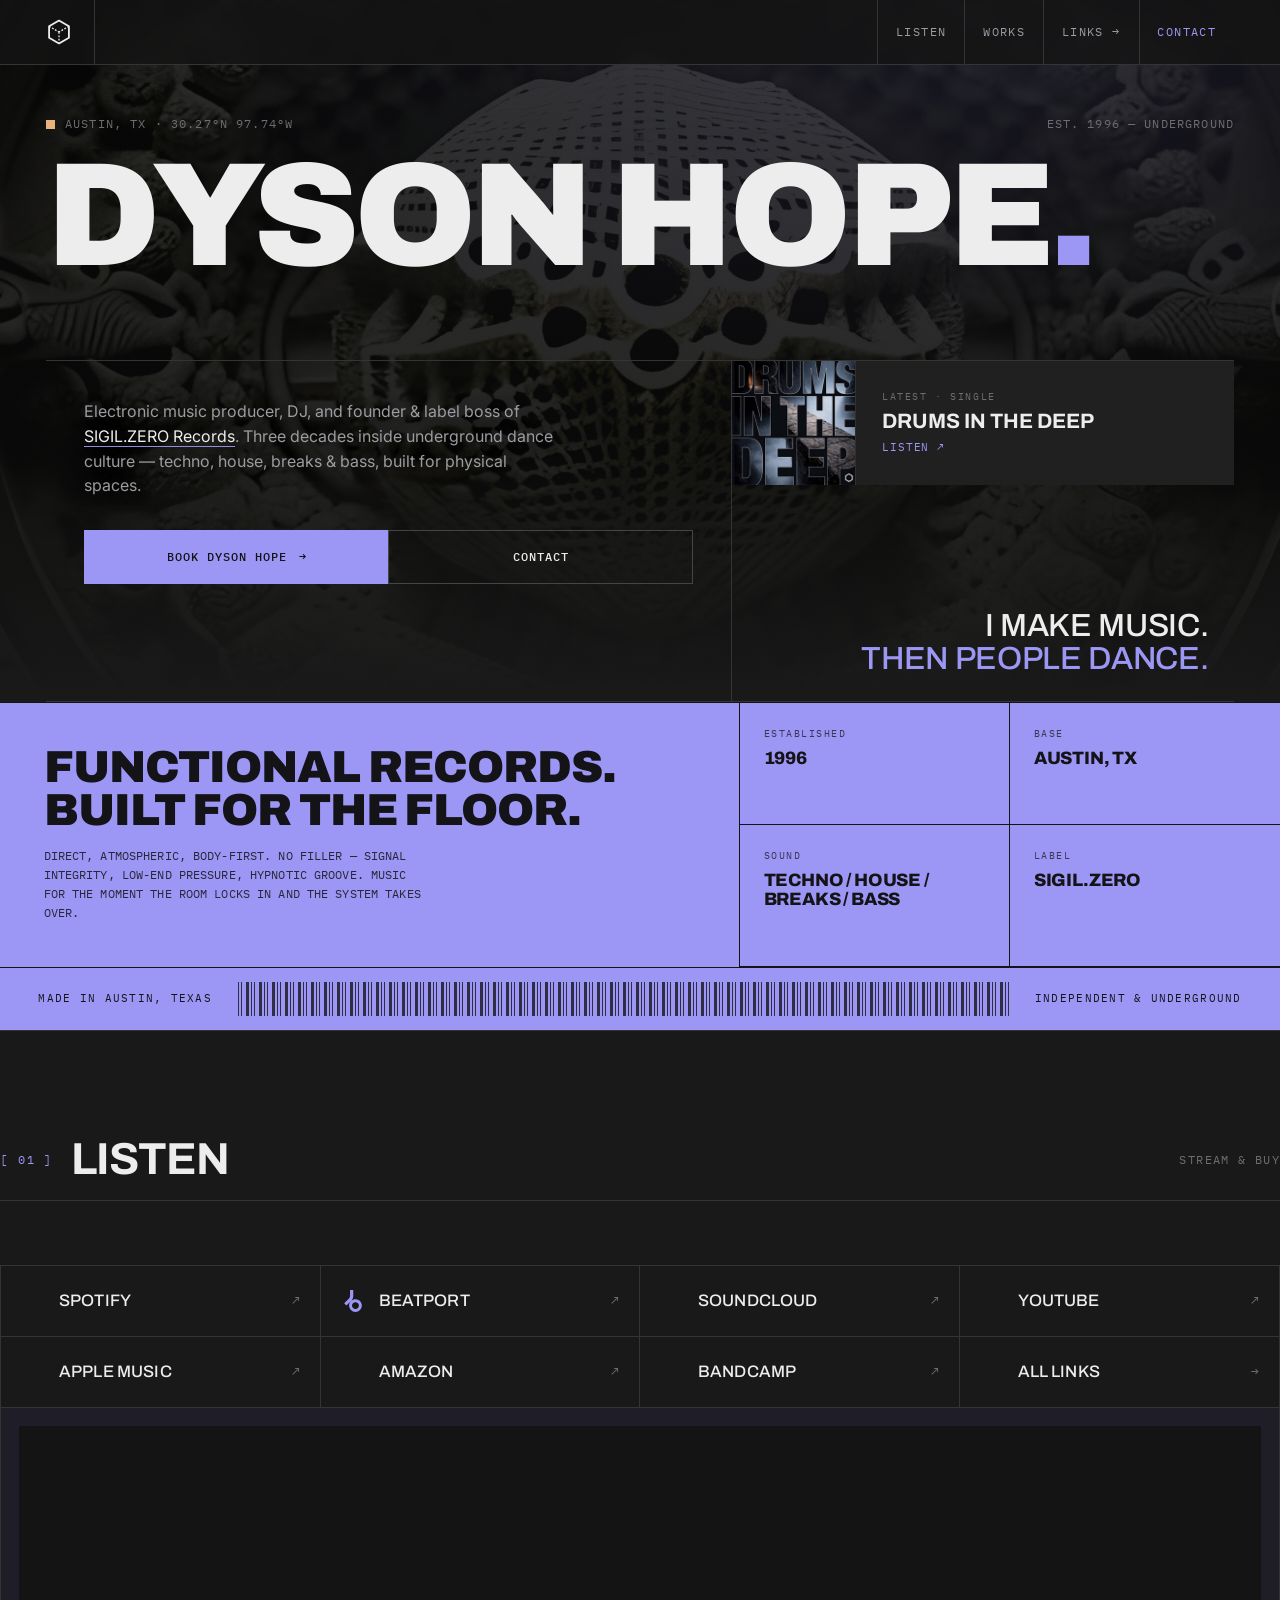
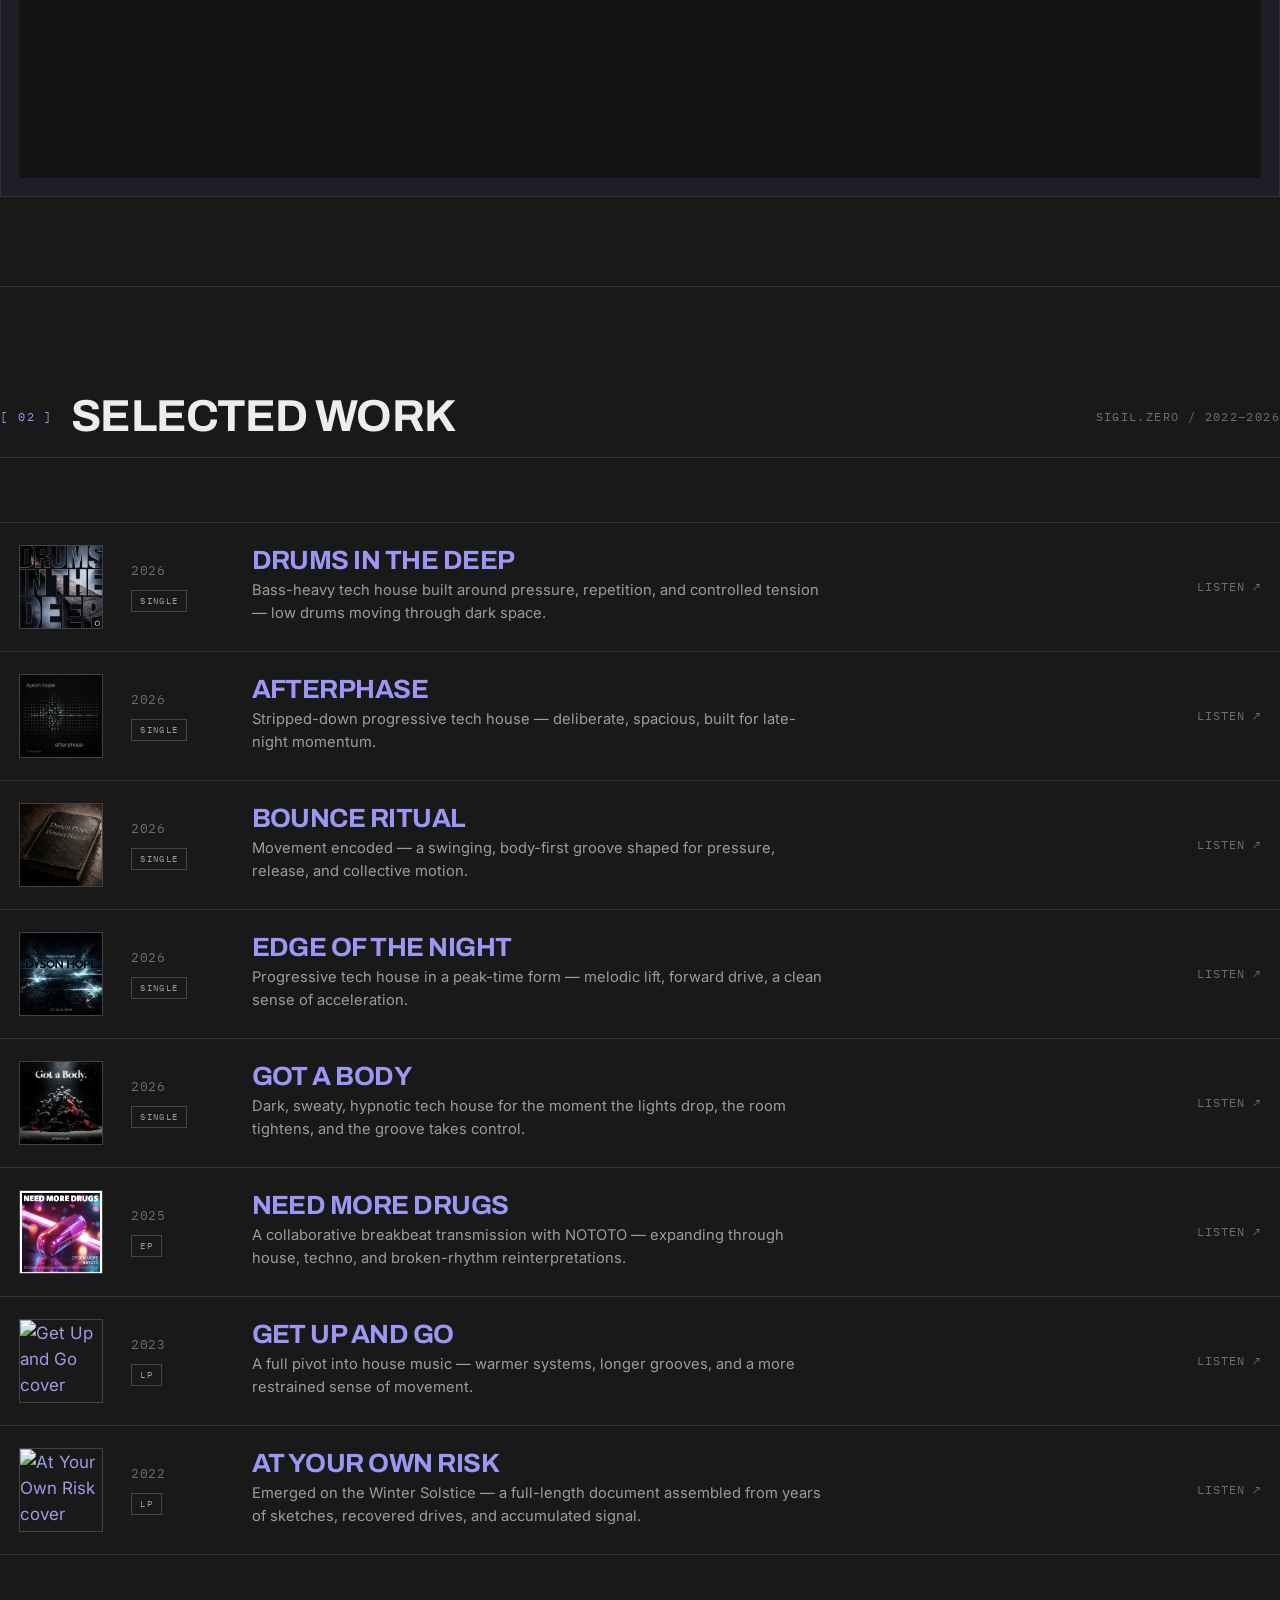
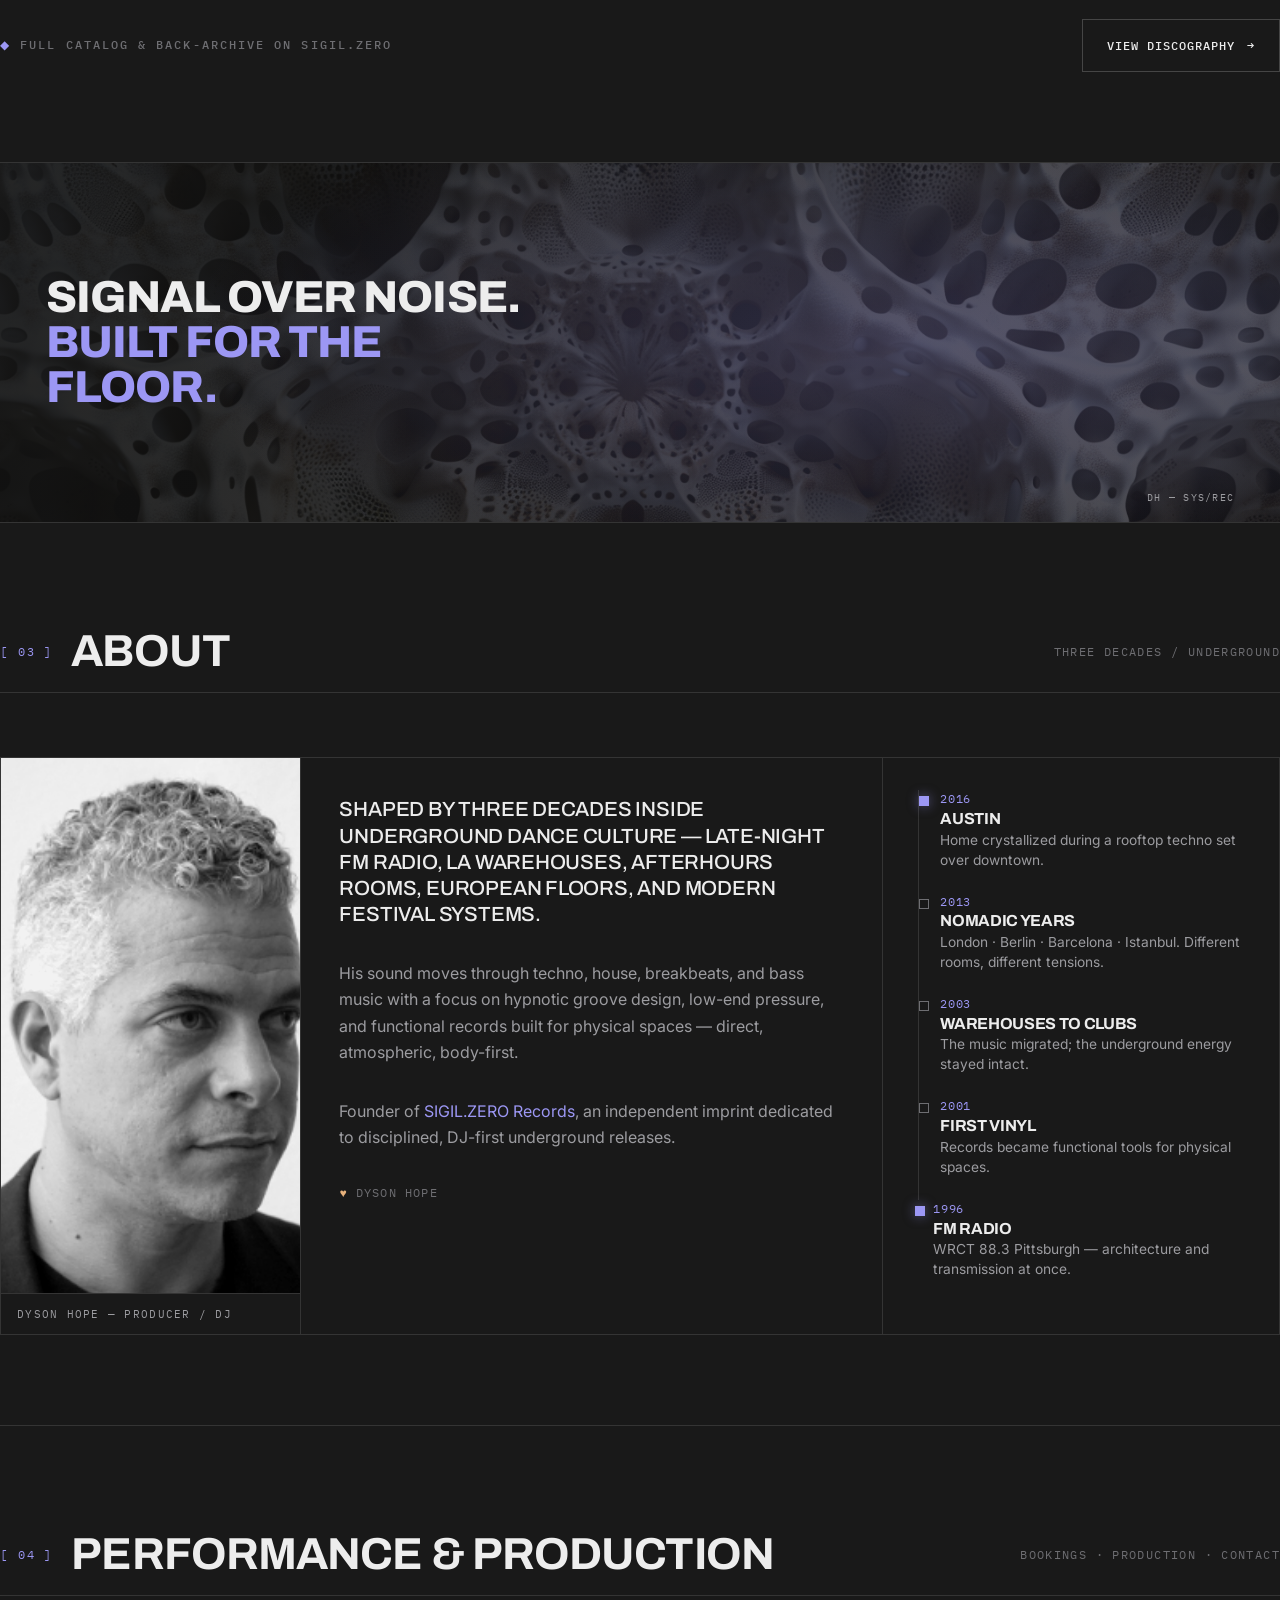
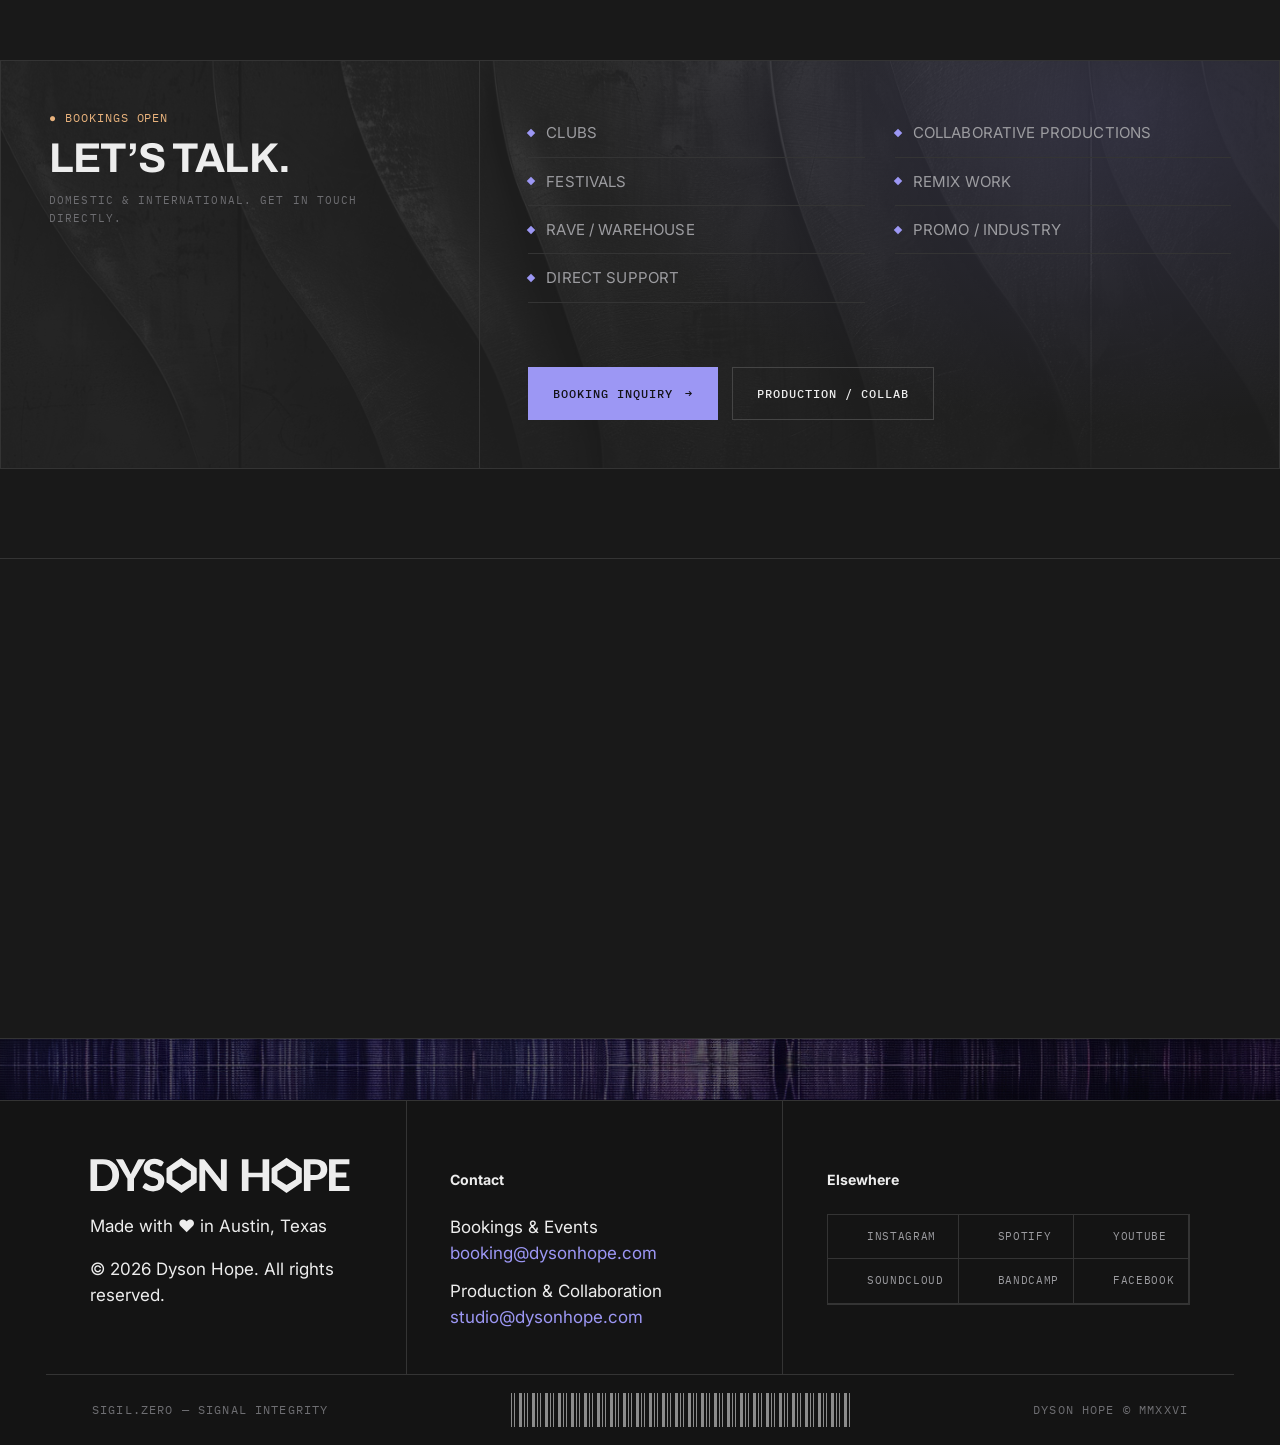
==== index.html @ 8efde8da "chore: flatten image asset folder" ====
<!DOCTYPE html>
<html lang="en">
<head>
	<!-- Google Tag Manager -->
	<script>(function(w,d,s,l,i){w[l]=w[l]||[];w[l].push({'gtm.start':
	new Date().getTime(),event:'gtm.js'});var f=d.getElementsByTagName(s)[0],
	j=d.createElement(s),dl=l!='dataLayer'?'&l='+l:'';j.async=true;j.src=
	'https://www.googletagmanager.com/gtm.js?id='+i+dl;f.parentNode.insertBefore(j,f);
	})(window,document,'script','dataLayer','GTM-5T87PLM6');</script>
	<!-- End Google Tag Manager -->
	<meta charset="utf-8">
	<meta name="viewport" content="width=device-width, initial-scale=1">
	<meta name="description" content="Dyson Hope — electronic music producer, DJ, and founder of SIGIL.ZERO Records.">
	<meta name="keywords" content="Dyson Hope, electronic music, techno, house, DJ, SIGIL.ZERO, Austin">
	<title>Dyson Hope</title>
	<!-- Favicon -->
	<link href="assets/images/favicon.png" rel="shortcut icon">
	<!-- Fonts -->
	<link rel="preconnect" href="https://fonts.googleapis.com">
	<link rel="preconnect" href="https://fonts.gstatic.com" crossorigin>
	<link href="https://fonts.googleapis.com/css2?family=Archivo:wght@500;600;700;800;900&family=Inter:wght@400;500;600&family=IBM+Plex+Mono:wght@400;500;600&display=swap" rel="stylesheet">
	<!-- Icons -->
	<link href="assets/plugins/font-awesome/css/all.css" rel="stylesheet">
	<!-- Design system -->
	<link rel="stylesheet" href="assets/css/dysonhope.css">
</head>
<body>
<!-- Google Tag Manager (noscript) -->
<noscript><iframe src="https://www.googletagmanager.com/ns.html?id=GTM-5T87PLM6"
height="0" width="0" style="display:none;visibility:hidden"></iframe></noscript>
<!-- End Google Tag Manager (noscript) -->

<a href="#listen" class="skip">Skip to content</a>
<div class="wrap">

<!-- NAV -->
<header class="nav" id="nav">
  <div class="container nav-inner">
    <a href="#home" class="brand" aria-label="Dyson Hope home">
      <svg class="mk" viewBox="0 0 100 100" fill="none" aria-hidden="true">
        <path d="M50 6 L88.1 28 L88.1 72 L50 94 L11.9 72 L11.9 28 Z" stroke-width="7" stroke-linejoin="round"/>
        <path d="M11.9 28 L50 50 M88.1 28 L50 50 M50 50 L50 94" stroke-width="5" stroke-linejoin="round" stroke-dasharray="7 6"/>
      </svg>
      <span class="wmwrap" aria-hidden="true"><svg viewBox="0 0 504 108"><path d="M73.22,53.27c0,4.13-.7,7.93-2.1,11.41-1.38,3.45-3.34,6.43-5.88,8.92-2.52,2.49-5.56,4.44-9.11,5.84s-7.5,2.1-11.84,2.1h-21.73V25.03h21.73c4.34,0,8.28.7,11.84,2.1,3.56,1.4,6.59,3.36,9.11,5.88,2.54,2.49,4.5,5.46,5.88,8.92,1.4,3.45,2.1,7.23,2.1,11.33h0ZM61.23,53.27c0-2.96-.39-5.62-1.17-7.98-.78-2.36-1.9-4.36-3.35-6-1.45-1.63-3.23-2.89-5.34-3.78-2.08-.88-4.44-1.32-7.09-1.32h-9.97v38.2h9.97c2.65,0,5.01-.43,7.09-1.29,2.1-.88,3.88-2.14,5.34-3.78,1.45-1.66,2.57-3.67,3.35-6.04.78-2.36,1.17-5.04,1.17-8.02h0Z"/><path d="M99.57,59.81v21.73h-11.68v-21.73l-20.52-34.78h10.28c1.01,0,1.82.25,2.41.74.62.47,1.12,1.08,1.48,1.83l9.27,17.8c.62,1.19,1.18,2.31,1.67,3.35.52,1.04.97,2.08,1.36,3.11.36-1.04.78-2.08,1.25-3.11.49-1.07,1.04-2.18,1.64-3.35l9.19-17.8c.31-.62.78-1.21,1.4-1.75.62-.55,1.43-.82,2.41-.82h10.36l-20.52,34.78h0Z"/><path d="M149.49,35.86c-.36.6-.74,1.04-1.13,1.33-.36.26-.84.39-1.44.39s-1.19-.2-1.87-.58c-.65-.42-1.42-.86-2.3-1.32-.88-.47-1.9-.9-3.04-1.29-1.14-.42-2.48-.62-4.01-.62-2.7,0-4.73.61-6.08,1.83-1.35,1.19-2.03,2.76-2.03,4.71,0,1.25.36,2.29,1.09,3.11.75.8,1.73,1.51,2.92,2.1,1.22.6,2.6,1.13,4.13,1.6,1.53.47,3.1.99,4.71,1.56,1.61.55,3.18,1.19,4.71,1.95,1.53.75,2.89,1.7,4.09,2.84,1.22,1.14,2.19,2.54,2.92,4.21.75,1.64,1.13,3.64,1.13,6,0,2.57-.45,4.99-1.36,7.24-.88,2.23-2.17,4.19-3.85,5.88-1.69,1.66-3.78,2.97-6.27,3.93-2.47.96-5.27,1.44-8.41,1.44-1.79,0-3.58-.18-5.37-.54-1.77-.36-3.48-.87-5.14-1.52-1.64-.65-3.18-1.43-4.63-2.34-1.45-.91-2.73-1.92-3.82-3.04l3.43-5.53c.29-.42.66-.75,1.13-1.01.47-.29.96-.43,1.48-.43.7,0,1.44.26,2.22.78.78.52,1.67,1.09,2.69,1.71,1.01.62,2.18,1.19,3.51,1.71,1.35.52,2.96.78,4.83.78,2.73,0,4.83-.62,6.31-1.87,1.51-1.25,2.26-3.1,2.26-5.57,0-1.43-.38-2.58-1.13-3.47-.73-.88-1.69-1.62-2.88-2.22-1.19-.6-2.56-1.1-4.09-1.52-1.53-.44-3.1-.92-4.71-1.44-1.61-.52-3.18-1.14-4.71-1.87-1.53-.73-2.9-1.69-4.09-2.88-1.19-1.19-2.17-2.67-2.92-4.44-.73-1.77-1.09-3.96-1.09-6.58,0-2.1.42-4.14,1.25-6.11.83-1.97,2.05-3.73,3.66-5.26,1.61-1.53,3.58-2.76,5.92-3.7,2.36-.93,5.06-1.4,8.1-1.4,3.4,0,6.54.53,9.42,1.6,2.91,1.04,5.36,2.49,7.36,4.36l-2.88,5.49h0Z"/><path d="M263.75,25.03v56.51h-6.04c-.91,0-1.67-.14-2.3-.43-.62-.31-1.23-.83-1.83-1.56l-28.16-35.83c.08.91.13,1.8.16,2.69.05.88.08,1.7.08,2.45v32.67h-10.32V25.03h6.15c.49,0,.91.03,1.25.08.36.03.69.12.97.27.28.13.56.31.82.54.26.23.55.55.86.93l28.35,35.98c-.1-.99-.18-1.93-.23-2.84-.05-.93-.08-1.82-.08-2.65V25.03h10.32Z"/><polygon points="338.9 25.03 338.9 81.54 327.14 81.54 327.14 57.2 302.26 57.2 302.26 81.54 290.5 81.54 290.5 25.03 302.26 25.03 302.26 49.02 327.14 49.02 327.14 25.03 338.9 25.03 338.9 25.03"/><path d="M419.38,53.15c3.66,0,6.33-.88,8.02-2.65,1.71-1.77,2.57-4.18,2.57-7.24,0-1.4-.22-2.67-.66-3.82-.42-1.17-1.06-2.15-1.95-2.96-.86-.83-1.95-1.47-3.27-1.91-1.32-.44-2.89-.66-4.71-.66h-7.4v19.24h7.4ZM419.38,25.03c3.87,0,7.2.45,10.01,1.36,2.83.91,5.15,2.18,6.97,3.82,1.82,1.61,3.15,3.53,4.01,5.76.88,2.23,1.32,4.66,1.32,7.28,0,2.78-.45,5.32-1.36,7.63-.91,2.31-2.28,4.3-4.13,5.96-1.84,1.66-4.17,2.96-6.97,3.89-2.8.91-6.09,1.36-9.85,1.36h-7.4v19.43h-11.68V25.03h19.08Z"/><polygon points="456.61 34.18 456.61 48.71 475.46 48.71 475.46 57.55 456.61 57.55 456.61 72.39 480.83 72.39 480.83 81.54 444.85 81.54 444.85 25.03 480.83 25.03 480.83 34.18 456.61 34.18 456.61 34.18"/><path d="M183.5,22.54l-26.36,18.42v25.5l26.36,18.42,27.07-18.42v-25.5l-27.07-18.42ZM200.2,60.79l-16.55,10.23-16.12-10.23v-14.16l16.12-10.23,16.55,10.23v14.16Z"/><path d="M369.5,22.54l-26.36,18.42v25.5l26.36,18.42,27.07-18.42v-25.5l-27.07-18.42ZM386.2,60.79l-16.55,10.23-16.12-10.23v-14.16l16.12-10.23,16.55,10.23v14.16Z"/></svg></span>
    </a>
    <div class="nav-right">
      <nav class="nav-links" id="navLinks" aria-label="Primary">
        <a href="#listen">Listen</a>
        <a href="#works">Works</a>
        <!--
        <a href="#calendar">Calendar</a>
        -->
        <a href="./links/index.html" data-track="true" data-entity="cta" data-action="click" data-target="links" data-page-type="home">Links &rarr;</a>
        <a href="#contact" class="cta">Contact</a>
      </nav>
      <button class="nav-toggle" id="navToggle" aria-label="Toggle menu" aria-expanded="false">&#9776;</button>
    </div>
  </div>
</header>

<!-- HERO -->
<section class="hero" id="home">
  <div class="hero-bg" aria-hidden="true">
    <video autoplay muted loop playsinline preload="metadata" poster="assets/images/background@2x.jpg">
      <source src="assets/video/hero-loop.mp4" type="video/mp4">
    </video>
    <div class="ov"></div>
  </div>
  <div class="hero-content">
    <div class="container">
      <div class="hero-top">
        <span class="status"><span class="pulse" aria-hidden="true"></span><span class="coord">Austin, TX &middot; 30.27&deg;N 97.74&deg;W</span></span>
        <span class="coord">EST. 1996 &mdash; UNDERGROUND</span>
      </div>
    </div>
    <div class="container"><h1 class="hero-name"><span class="nb">Dyson</span> <span class="nb">Hope<span class="dot">.</span></span></h1></div>
    <div class="container">
      <div class="hero-mid">
        <div class="hero-copy">
          <p class="sub">Electronic music producer, DJ, and founder &amp; label boss of <a href="https://sigilzero.com" target="_blank" rel="noopener" data-track="true" data-entity="label" data-action="click" data-target="sigilzero" data-platform="website" data-page-type="home">SIGIL.ZERO Records</a>. Three decades inside underground dance culture &mdash; techno, house, breaks &amp; bass, built for physical spaces.</p>
          <div class="hero-cta">
            <a href="#contact" class="btn btn--primary" data-track="true" data-entity="cta" data-action="click" data-target="booking" data-page-type="home" data-cta-type="booking">Book Dyson Hope <span class="arw">&rarr;</span></a>
            <a href="#contact" class="btn btn--ghost" data-track="true" data-entity="cta" data-action="click" data-target="contact" data-page-type="home" data-cta-type="contact">Contact</a>
          </div>
        </div>
        <div class="hero-right">
          <a class="hero-latest" href="https://sigilzero.com/releases/drums-in-the-deep/" target="_blank" rel="noopener" data-track="true" data-entity="release" data-action="click" data-target="drums-in-the-deep" data-platform="sigilzero" data-page-type="home">
            <img src="assets/images/drums-in-the-deep-cover-128@2x.jpg" alt="Drums in the Deep single cover">
            <span class="meta">
              <span class="k">Latest &middot; Single</span>
              <span class="v">Drums in the Deep</span>
              <span class="lk">Listen &#8599;</span>
            </span>
          </a>
          <p class="hero-quote">I make music.<br><span class="em">Then people dance.</span></p>
        </div>
      </div>
    </div>
  </div>
</section>

<!-- INFO BAR -->
<section class="infobar" aria-label="Statement" style="border-top:1.5px solid var(--accent-ink)">
  <div class="container infobar-in">
    <div class="lead">
      <h2>Functional records.<br>Built for the floor.</h2>
      <p>Direct, atmospheric, body-first. No filler &mdash; signal integrity, low-end pressure, hypnotic groove. Music for the moment the room locks in and the system takes over.</p>
    </div>
    <div class="spec">
      <div class="cell"><span class="k">Established</span><span class="v">1996</span></div>
      <div class="cell"><span class="k">Base</span><span class="v">Austin, TX</span></div>
      <div class="cell"><span class="k">Sound</span><span class="v">Techno / House / Breaks / Bass</span></div>
      <div class="cell"><span class="k">Label</span><span class="v">SIGIL.ZERO</span></div>
    </div>
    <div class="foot">
      <span class="sm">Made in Austin, Texas</span>
      <div class="barcode ink" aria-hidden="true"></div>
      <span class="sm">Independent &amp; Underground</span>
    </div>
  </div>
</section>

<!-- LISTEN -->
<section id="listen">
  <div class="container sec-pad">
    <div class="sec-head reveal"><span class="tag">[ 01 ]</span><h2>Listen</h2><span class="meta">Stream &amp; Buy</span></div>
    <div class="platforms reveal">
      <a class="platform" href="https://open.spotify.com/artist/61OXIOIVIfdZtFBZG4cY4J?si=xT6AT10GQ5CPuRu1Ahvf3A" target="_blank" rel="noopener" data-track="true" data-entity="release" data-action="click" data-target="spotify" data-platform="spotify" data-page-type="home"><span class="ico"><i class="fa-brands fa-spotify"></i></span><span class="nm">Spotify</span><span class="go">&#8599;</span></a>
      <a class="platform" href="https://www.beatport.com/artist/dyson-hope/2262866" target="_blank" rel="noopener" data-track="true" data-entity="release" data-action="click" data-target="beatport" data-platform="beatport" data-page-type="home"><span class="ico"><svg viewBox="217 233 601 748" aria-hidden="true"><path d="M817.7 763.3c0 120-95.8 217-217 217-120 0-215.8-94.6-215.8-217 0-57.6 21.8-108.5 56.4-146.7L294.6 763.3l-77-77 165.5-163.7c22.4-22.4 33.9-51.5 33.9-83.6V233.6H525.5V439c0 63-22.4 116.4-66.1 160l-4.9 4.8c38.2-35.2 90.3-56.4 146.1-56.4 123.2.1 217.1 97.7 217.1 215.9zm-98.2 0c0-64.3-53.3-116.4-118.8-116.4-66.1 0-117.6 54.6-117.6 116.4 0 63.6 52.1 117.6 117.6 117.6 67.9 0 118.8-55.1 118.8-117.6z"/></svg></span><span class="nm">Beatport</span><span class="go">&#8599;</span></a>
      <a class="platform" href="https://soundcloud.com/dyson-hope" target="_blank" rel="noopener" data-track="true" data-entity="release" data-action="click" data-target="soundcloud" data-platform="soundcloud" data-page-type="home"><span class="ico"><i class="fa-brands fa-soundcloud"></i></span><span class="nm">SoundCloud</span><span class="go">&#8599;</span></a>
      <a class="platform" href="https://www.youtube.com/@DysonHope" target="_blank" rel="noopener" data-track="true" data-entity="release" data-action="click" data-target="youtube_music" data-platform="youtube_music" data-page-type="home"><span class="ico"><i class="fa-brands fa-youtube"></i></span><span class="nm">YouTube</span><span class="go">&#8599;</span></a>
      <a class="platform" href="https://music.apple.com/us/artist/dyson-hope/1658448375" target="_blank" rel="noopener" data-track="true" data-entity="release" data-action="click" data-target="apple_music" data-platform="apple_music" data-page-type="home"><span class="ico"><i class="fa-brands fa-apple"></i></span><span class="nm">Apple Music</span><span class="go">&#8599;</span></a>
      <a class="platform" href="https://music.amazon.com/artists/B0BP9TJ341/dyson-hope" target="_blank" rel="noopener" data-track="true" data-entity="release" data-action="click" data-target="amazon_music" data-platform="amazon_music" data-page-type="home"><span class="ico"><i class="fa-brands fa-amazon"></i></span><span class="nm">Amazon</span><span class="go">&#8599;</span></a>
      <a class="platform" href="https://dysonhope.bandcamp.com/" target="_blank" rel="noopener" data-track="true" data-entity="release" data-action="click" data-target="bandcamp" data-platform="bandcamp" data-page-type="home"><span class="ico"><i class="fa-brands fa-bandcamp"></i></span><span class="nm">Bandcamp</span><span class="go">&#8599;</span></a>
      <a class="platform" href="/links/"><span class="ico"><i class="fa-solid fa-grip-lines"></i></span><span class="nm">All Links</span><span class="go">&rarr;</span></a>
    </div>
    <div class="player reveal">
      <iframe title="Dyson Hope on Spotify" src="https://open.spotify.com/embed/playlist/6sOvj1PPzyMHnnyarABhCi?utm_source=generator&theme=0&si=4611a723848744ea" height="352" frameBorder="0" allowfullscreen allow="autoplay; clipboard-write; encrypted-media; fullscreen; picture-in-picture" loading="lazy"></iframe>
    </div>
  </div>
</section>

<!-- WORKS -->
<section id="works">
  <div class="container sec-pad">
    <div class="sec-head reveal"><span class="tag">[ 02 ]</span><h2>Selected Work</h2><span class="meta">SIGIL.ZERO / 2022&ndash;2026</span></div>
    <div class="rel-list">

      <a class="rel reveal" href="https://sigilzero.com/releases/drums-in-the-deep/" target="_blank" rel="noopener" data-track="true" data-entity="release" data-action="click" data-target="drums-in-the-deep" data-platform="sigilzero" data-page-type="home">
        <img class="cover" src="assets/images/drums-in-the-deep-cover-128@2x.jpg" alt="Drums in the Deep cover">
        <span class="metacol"><span class="yr">2026</span><span class="badge">Single</span></span>
        <span class="body"><h3>Drums in the Deep</h3><p>Bass-heavy tech house built around pressure, repetition, and controlled tension &mdash; low drums moving through dark space.</p></span>
        <span class="listen">Listen &#8599;</span>
      </a>

      <a class="rel reveal" href="https://sigilzero.com/releases/afterphase/" target="_blank" rel="noopener" data-track="true" data-entity="release" data-action="click" data-target="afterphase" data-platform="sigilzero" data-page-type="home">
        <img class="cover" src="assets/images/afterphase-cover-128@2x.jpg" alt="Afterphase cover">
        <span class="metacol"><span class="yr">2026</span><span class="badge">Single</span></span>
        <span class="body"><h3>Afterphase</h3><p>Stripped-down progressive tech house &mdash; deliberate, spacious, built for late-night momentum.</p></span>
        <span class="listen">Listen &#8599;</span>
      </a>

      <a class="rel reveal" href="https://sigilzero.com/releases/bounce-ritual/" target="_blank" rel="noopener" data-track="true" data-entity="release" data-action="click" data-target="bounce-ritual" data-platform="sigilzero" data-page-type="home">
        <img class="cover" src="assets/images/bounce-ritual-cover-128@2x.jpg" alt="Bounce Ritual cover">
        <span class="metacol"><span class="yr">2026</span><span class="badge">Single</span></span>
        <span class="body"><h3>Bounce Ritual</h3><p>Movement encoded &mdash; a swinging, body-first groove shaped for pressure, release, and collective motion.</p></span>
        <span class="listen">Listen &#8599;</span>
      </a>

      <a class="rel reveal" href="https://sigilzero.com/releases/edge-of-the-night/" target="_blank" rel="noopener" data-track="true" data-entity="release" data-action="click" data-target="edge-of-the-night" data-platform="sigilzero" data-page-type="home">
        <img class="cover" src="assets/images/edge-of-the-night-cover-128@2x.jpg" alt="Edge of the Night cover">
        <span class="metacol"><span class="yr">2026</span><span class="badge">Single</span></span>
        <span class="body"><h3>Edge of the Night</h3><p>Progressive tech house in a peak-time form &mdash; melodic lift, forward drive, a clean sense of acceleration.</p></span>
        <span class="listen">Listen &#8599;</span>
      </a>

      <a class="rel reveal" href="https://sigilzero.com/releases/got-a-body/" target="_blank" rel="noopener" data-track="true" data-entity="release" data-action="click" data-target="got-a-body" data-platform="sigilzero" data-page-type="home">
        <img class="cover" src="assets/images/got-a-body-cover-128@2x.jpg" alt="Got a Body cover">
        <span class="metacol"><span class="yr">2026</span><span class="badge">Single</span></span>
        <span class="body"><h3>Got a Body</h3><p>Dark, sweaty, hypnotic tech house for the moment the lights drop, the room tightens, and the groove takes control.</p></span>
        <span class="listen">Listen &#8599;</span>
      </a>

      <a class="rel reveal" href="https://sigilzero.com/releases/need-more-drugs/" target="_blank" rel="noopener" data-track="true" data-entity="release" data-action="click" data-target="need-more-drugs" data-platform="sigilzero" data-page-type="home">
        <img class="cover" src="assets/images/need-more-drugs-cover-128@2x.jpg" alt="Need More Drugs cover">
        <span class="metacol"><span class="yr">2025</span><span class="badge">EP</span></span>
        <span class="body"><h3>Need More Drugs</h3><p>A collaborative breakbeat transmission with NOTOTO &mdash; expanding through house, techno, and broken-rhythm reinterpretations.</p></span>
        <span class="listen">Listen &#8599;</span>
      </a>

      <a class="rel reveal" href="https://sigilzero.com/releases/get-up-and-go/" target="_blank" rel="noopener" data-track="true" data-entity="release" data-action="click" data-target="get-up-and-go" data-platform="sigilzero" data-page-type="home">
        <img class="cover" src="assets/images/get-up-and-go-cover-128@2x.jpg" alt="Get Up and Go cover">
        <span class="metacol"><span class="yr">2023</span><span class="badge">LP</span></span>
        <span class="body"><h3>Get Up and Go</h3><p>A full pivot into house music &mdash; warmer systems, longer grooves, and a more restrained sense of movement.</p></span>
        <span class="listen">Listen &#8599;</span>
      </a>

      <a class="rel reveal" href="https://sigilzero.com/releases/at-your-own-risk/" target="_blank" rel="noopener" data-track="true" data-entity="release" data-action="click" data-target="at-your-own-risk" data-platform="sigilzero" data-page-type="home">
        <img class="cover" src="assets/images/at-your-own-risk-cover-128@2x.jpg" alt="At Your Own Risk cover">
        <span class="metacol"><span class="yr">2022</span><span class="badge">LP</span></span>
        <span class="body"><h3>At Your Own Risk</h3><p>Emerged on the Winter Solstice &mdash; a full-length document assembled from years of sketches, recovered drives, and accumulated signal.</p></span>
        <span class="listen">Listen &#8599;</span>
      </a>

    </div>
    <div class="work-foot reveal">
      <span class="eyebrow"><b>&#9670;</b> Full catalog &amp; back-archive on SIGIL.ZERO</span>
      <a href="https://sigilzero.com" target="_blank" rel="noopener" class="btn btn--ghost" data-track="true" data-entity="cta" data-action="click" data-target="sigilzero_discography" data-platform="sigilzero" data-page-type="home">View Discography <span class="arw">&rarr;</span></a>
    </div>
  </div>
</section>

<!-- INTERLUDE -->
<section class="interlude" aria-hidden="true">
  <img src="assets/images/sel-keyart.png" alt="">
  <div class="ov"></div>
  <div class="container">
    <p class="statement">Signal over noise.<br><span class="em">Built for the floor.</span></p>
  </div>
  <span class="reg">DH &mdash; SYS/REC</span>
</section>

<!-- ABOUT -->
<section id="about">
  <div class="container sec-pad">
    <div class="sec-head reveal"><span class="tag">[ 03 ]</span><h2>About</h2><span class="meta">Three Decades / Underground</span></div>
    <div class="about-grid reveal">
      <div class="about-fig">
        <img src="assets/images/img-mask-avatar-3xl@2x.jpg" alt="Portrait of Dyson Hope">
        <div class="nameplate">DYSON HOPE &mdash; PRODUCER / DJ</div>
      </div>
      <div class="bio">
        <p class="lead">Shaped by three decades inside underground dance culture &mdash; late-night FM radio, LA warehouses, afterhours rooms, European floors, and modern festival systems.</p>
        <p>His sound moves through techno, house, breakbeats, and bass music with a focus on hypnotic groove design, low-end pressure, and functional records built for physical spaces &mdash; direct, atmospheric, body-first.</p>
        <p>Founder of <a href="https://sigilzero.com" target="_blank" rel="noopener" data-track="true" data-entity="label" data-action="click" data-target="sigilzero" data-platform="website" data-page-type="home">SIGIL.ZERO Records</a>, an independent imprint dedicated to disciplined, DJ-first underground releases.</p>
        <p class="sig"><span class="hr">&hearts;</span> Dyson Hope</p>
      </div>
      <div class="lineage" aria-label="Career lineage">
        <div class="ln key"><div class="yr">2016</div><h4>Austin</h4><p>Home crystallized during a rooftop techno set over downtown.</p></div>
        <div class="ln"><div class="yr">2013</div><h4>Nomadic Years</h4><p>London &middot; Berlin &middot; Barcelona &middot; Istanbul. Different rooms, different tensions.</p></div>
        <div class="ln"><div class="yr">2003</div><h4>Warehouses to Clubs</h4><p>The music migrated; the underground energy stayed intact.</p></div>
        <div class="ln"><div class="yr">2001</div><h4>First Vinyl</h4><p>Records became functional tools for physical spaces.</p></div>
        <div class="ln key"><div class="yr">1996</div><h4>FM Radio</h4><p>WRCT 88.3 Pittsburgh &mdash; architecture and transmission at once.</p></div>
      </div>
    </div>
  </div>
</section>

<!-- CONTACT -->
<section id="contact">
  <div class="container sec-pad">
    <div class="sec-head reveal"><span class="tag">[ 04 ]</span><h2>Performance &amp; Production</h2><span class="meta">Bookings &middot; Production &middot; Contact</span></div>
    <div class="book reveal">
      <div class="lead">
        <p class="avail">&#9679; Bookings open</p>
        <h2>Let&rsquo;s talk.</h2>
        <p class="sub2">Domestic &amp; international. Get in touch directly.</p>
      </div>
      <div class="body">
        <div class="book-cols">
          <ul>
            <li>Clubs</li>
            <li>Festivals</li>
            <li>Rave / Warehouse</li>
            <li>Direct Support</li>
          </ul>
          <ul>
            <li>Collaborative Productions</li>
            <li>Remix Work</li>
            <li>Promo / Industry</li>
          </ul>
        </div>
        <div class="book-cta">
          <a href="mailto:booking@dysonhope.com?subject=Booking%20Inquiry%20-%20Dyson%20Hope" class="btn btn--primary" data-track="true" data-entity="cta" data-action="click" data-target="booking" data-page-type="home" data-cta-type="booking">Booking Inquiry <span class="arw">&rarr;</span></a>
          <a href="mailto:studio@dysonhope.com?subject=Production%20/%20Collaboration%20Inquiry" class="btn btn--ghost" data-track="true" data-entity="cta" data-action="click" data-target="studio_work" data-page-type="home" data-cta-type="studio_work">Production / Collab</a>
        </div>
      </div>
    </div>
  </div>
</section>

<!-- CALENDAR -->
<!-- Live event dates: populate .events div when confirmed dates exist. Remove section + nav link when empty. -->
<!--
<section id="calendar">
  <div class="container sec-pad">
    <div class="sec-head reveal"><span class="tag">[ 05 ]</span><h2>Calendar</h2><span class="meta">Upcoming &middot; Where &amp; When</span></div>
    <div class="work-foot reveal" style="padding-top:0">
      <span class="eyebrow"><b>&#9670;</b> Experience Dyson Hope live</span>
      <a href="/calendar/" class="btn btn--ghost" data-track="true" data-entity="cta" data-action="click" data-target="calendar" data-page-type="home" data-cta-type="calendar">Open Booking Calendar <span class="arw">&rarr;</span></a>
    </div>
  </div>
</section>
-->

<!-- CONNECTIONS -->
<section id="connections">
  <div class="container sec-pad">
    <div class="sec-head reveal"><span class="tag">[ 06 ]</span><h2>Connections</h2><span class="meta">Ecosystem</span></div>
    <div class="eco reveal">
      <a href="https://sigilzero.com" target="_blank" rel="noopener" data-track="true" data-entity="label" data-action="click" data-target="sigilzero" data-platform="website" data-page-type="home"><span class="role">Record Label</span><span class="nm">SIGIL.ZERO</span><span class="arw2">Disciplined, DJ-first releases &#8599;</span></a>
      <a href="./links/index.html" data-track="true" data-entity="cta" data-action="click" data-target="links" data-page-type="home"><span class="role">All Platforms</span><span class="nm">Links</span><span class="arw2">Every destination, one page &rarr;</span></a>
      <a href="#contact" data-track="true" data-entity="cta" data-action="click" data-target="contact" data-page-type="home"><span class="role">Bookings &amp; Production</span><span class="nm">Contact</span><span class="arw2">Reach out directly &rarr;</span></a>
    </div>
  </div>
</section>

<!-- FOOTER -->
<footer>
  <div class="signal-band" aria-hidden="true"><img src="assets/images/sel-signal.png" alt=""></div>
  <div class="container">
    <div class="foot-top">
      <div class="foot-cell">
        <svg class="wmlogo" viewBox="21.73 0 482.27 108" aria-label="Dyson Hope"><path d="M73.22,53.27c0,4.13-.7,7.93-2.1,11.41-1.38,3.45-3.34,6.43-5.88,8.92-2.52,2.49-5.56,4.44-9.11,5.84s-7.5,2.1-11.84,2.1h-21.73V25.03h21.73c4.34,0,8.28.7,11.84,2.1,3.56,1.4,6.59,3.36,9.11,5.88,2.54,2.49,4.5,5.46,5.88,8.92,1.4,3.45,2.1,7.23,2.1,11.33h0ZM61.23,53.27c0-2.96-.39-5.62-1.17-7.98-.78-2.36-1.9-4.36-3.35-6-1.45-1.63-3.23-2.89-5.34-3.78-2.08-.88-4.44-1.32-7.09-1.32h-9.97v38.2h9.97c2.65,0,5.01-.43,7.09-1.29,2.1-.88,3.88-2.14,5.34-3.78,1.45-1.66,2.57-3.67,3.35-6.04.78-2.36,1.17-5.04,1.17-8.02h0Z"/><path d="M99.57,59.81v21.73h-11.68v-21.73l-20.52-34.78h10.28c1.01,0,1.82.25,2.41.74.62.47,1.12,1.08,1.48,1.83l9.27,17.8c.62,1.19,1.18,2.31,1.67,3.35.52,1.04.97,2.08,1.36,3.11.36-1.04.78-2.08,1.25-3.11.49-1.07,1.04-2.18,1.64-3.35l9.19-17.8c.31-.62.78-1.21,1.4-1.75.62-.55,1.43-.82,2.41-.82h10.36l-20.52,34.78h0Z"/><path d="M149.49,35.86c-.36.6-.74,1.04-1.13,1.33-.36.26-.84.39-1.44.39s-1.19-.2-1.87-.58c-.65-.42-1.42-.86-2.3-1.32-.88-.47-1.9-.9-3.04-1.29-1.14-.42-2.48-.62-4.01-.62-2.7,0-4.73.61-6.08,1.83-1.35,1.19-2.03,2.76-2.03,4.71,0,1.25.36,2.29,1.09,3.11.75.8,1.73,1.51,2.92,2.1,1.22.6,2.6,1.13,4.13,1.6,1.53.47,3.1.99,4.71,1.56,1.61.55,3.18,1.19,4.71,1.95,1.53.75,2.89,1.7,4.09,2.84,1.22,1.14,2.19,2.54,2.92,4.21.75,1.64,1.13,3.64,1.13,6,0,2.57-.45,4.99-1.36,7.24-.88,2.23-2.17,4.19-3.85,5.88-1.69,1.66-3.78,2.97-6.27,3.93-2.47.96-5.27,1.44-8.41,1.44-1.79,0-3.58-.18-5.37-.54-1.77-.36-3.48-.87-5.14-1.52-1.64-.65-3.18-1.43-4.63-2.34-1.45-.91-2.73-1.92-3.82-3.04l3.43-5.53c.29-.42.66-.75,1.13-1.01.47-.29.96-.43,1.48-.43.7,0,1.44.26,2.22.78.78.52,1.67,1.09,2.69,1.71,1.01.62,2.18,1.19,3.51,1.71,1.35.52,2.96.78,4.83.78,2.73,0,4.83-.62,6.31-1.87,1.51-1.25,2.26-3.1,2.26-5.57,0-1.43-.38-2.58-1.13-3.47-.73-.88-1.69-1.62-2.88-2.22-1.19-.6-2.56-1.1-4.09-1.52-1.53-.44-3.1-.92-4.71-1.44-1.61-.52-3.18-1.14-4.71-1.87-1.53-.73-2.9-1.69-4.09-2.88-1.19-1.19-2.17-2.67-2.92-4.44-.73-1.77-1.09-3.96-1.09-6.58,0-2.1.42-4.14,1.25-6.11.83-1.97,2.05-3.73,3.66-5.26,1.61-1.53,3.58-2.76,5.92-3.7,2.36-.93,5.06-1.4,8.1-1.4,3.4,0,6.54.53,9.42,1.6,2.91,1.04,5.36,2.49,7.36,4.36l-2.88,5.49h0Z"/><path d="M263.75,25.03v56.51h-6.04c-.91,0-1.67-.14-2.3-.43-.62-.31-1.23-.83-1.83-1.56l-28.16-35.83c.08.91.13,1.8.16,2.69.05.88.08,1.7.08,2.45v32.67h-10.32V25.03h6.15c.49,0,.91.03,1.25.08.36.03.69.12.97.27.28.13.56.31.82.54.26.23.55.55.86.93l28.35,35.98c-.1-.99-.18-1.93-.23-2.84-.05-.93-.08-1.82-.08-2.65V25.03h10.32Z"/><polygon points="338.9 25.03 338.9 81.54 327.14 81.54 327.14 57.2 302.26 57.2 302.26 81.54 290.5 81.54 290.5 25.03 302.26 25.03 302.26 49.02 327.14 49.02 327.14 25.03 338.9 25.03 338.9 25.03"/><path d="M419.38,53.15c3.66,0,6.33-.88,8.02-2.65,1.71-1.77,2.57-4.18,2.57-7.24,0-1.4-.22-2.67-.66-3.82-.42-1.17-1.06-2.15-1.95-2.96-.86-.83-1.95-1.47-3.27-1.91-1.32-.44-2.89-.66-4.71-.66h-7.4v19.24h7.4ZM419.38,25.03c3.87,0,7.2.45,10.01,1.36,2.83.91,5.15,2.18,6.97,3.82,1.82,1.61,3.15,3.53,4.01,5.76.88,2.23,1.32,4.66,1.32,7.28,0,2.78-.45,5.32-1.36,7.63-.91,2.31-2.28,4.3-4.13,5.96-1.84,1.66-4.17,2.96-6.97,3.89-2.8.91-6.09,1.36-9.85,1.36h-7.4v19.43h-11.68V25.03h19.08Z"/><polygon points="456.61 34.18 456.61 48.71 475.46 48.71 475.46 57.55 456.61 57.55 456.61 72.39 480.83 72.39 480.83 81.54 444.85 81.54 444.85 25.03 480.83 25.03 480.83 34.18 456.61 34.18 456.61 34.18"/><path d="M183.5,22.54l-26.36,18.42v25.5l26.36,18.42,27.07-18.42v-25.5l-27.07-18.42ZM200.2,60.79l-16.55,10.23-16.12-10.23v-14.16l16.12-10.23,16.55,10.23v14.16Z"/><path d="M369.5,22.54l-26.36,18.42v25.5l26.36,18.42,27.07-18.42v-25.5l-27.07-18.42ZM386.2,60.79l-16.55,10.23-16.12-10.23v-14.16l16.12-10.23,16.55,10.23v14.16Z"/></svg>
        <p class="made">Made with <span class="hr">&hearts;</span> in Austin, Texas</p>
        <p class="copy">&copy; 2026 Dyson Hope. All rights reserved.</p>
      </div>
      <div class="foot-cell">
        <h5>Contact</h5>
        <div class="chan-group">
          <span class="label">Bookings &amp; Events</span>
          <a class="chan" href="mailto:booking@dysonhope.com" data-track="true" data-entity="cta" data-action="click" data-target="booking_email" data-page-type="home">booking@dysonhope.com</a>
        </div>
        <div class="chan-group">
          <span class="label">Production &amp; Collaboration</span>
          <a class="chan" href="mailto:studio@dysonhope.com" data-track="true" data-entity="cta" data-action="click" data-target="studio_email" data-page-type="home">studio@dysonhope.com</a>
        </div>
      </div>
      <div class="foot-cell">
        <h5>Elsewhere</h5>
        <div class="socials">
          <a href="http://instagram.com/DysonHopeMusic" target="_blank" rel="noopener" data-track="true" data-entity="social" data-action="click" data-target="instagram" data-platform="instagram" data-page-type="home"><i class="fa-brands fa-instagram"></i> Instagram</a>
          <a href="https://open.spotify.com/artist/61OXIOIVIfdZtFBZG4cY4J?si=xT6AT10GQ5CPuRu1Ahvf3A" target="_blank" rel="noopener" data-track="true" data-entity="release" data-action="click" data-target="spotify" data-platform="spotify" data-page-type="home"><i class="fa-brands fa-spotify"></i> Spotify</a>
          <a href="https://www.youtube.com/@DysonHope" target="_blank" rel="noopener" data-track="true" data-entity="release" data-action="click" data-target="youtube_music" data-platform="youtube_music" data-page-type="home"><i class="fa-brands fa-youtube"></i> YouTube</a>
          <a href="https://soundcloud.com/dyson-hope" target="_blank" rel="noopener" data-track="true" data-entity="release" data-action="click" data-target="soundcloud" data-platform="soundcloud" data-page-type="home"><i class="fa-brands fa-soundcloud"></i> SoundCloud</a>
          <a href="https://dysonhope.bandcamp.com/" target="_blank" rel="noopener" data-track="true" data-entity="release" data-action="click" data-target="bandcamp" data-platform="bandcamp" data-page-type="home"><i class="fa-brands fa-bandcamp"></i> Bandcamp</a>
          <a href="https://facebook.com/dysonhopemusic" target="_blank" rel="noopener" data-track="true" data-entity="social" data-action="click" data-target="facebook" data-platform="facebook" data-page-type="home"><i class="fa-brands fa-facebook"></i> Facebook</a>
        </div>
      </div>
    </div>
    <div class="foot-base">
      <span class="c">SIGIL.ZERO &mdash; SIGNAL INTEGRITY</span>
      <div class="barcode" aria-hidden="true"></div>
      <span class="c">DYSON HOPE &copy; MMXXVI</span>
    </div>
  </div>
</footer>

</div>
<script>
var nav=document.getElementById('nav');
addEventListener('scroll',function(){nav.classList.toggle('scrolled',scrollY>20)},{passive:true});
var t=document.getElementById('navToggle'),l=document.getElementById('navLinks');
t.addEventListener('click',function(){var o=l.classList.toggle('open');t.setAttribute('aria-expanded',o)});
l.querySelectorAll('a').forEach(function(a){a.addEventListener('click',function(){l.classList.remove('open');t.setAttribute('aria-expanded',false)})});
var rm=matchMedia('(prefers-reduced-motion:reduce)').matches;
var els=document.querySelectorAll('.reveal');
if(rm){var hv=document.querySelector('.hero-bg video');if(hv){hv.removeAttribute('autoplay');try{hv.pause()}catch(e){}}}
if(rm||!('IntersectionObserver'in window)){els.forEach(function(e){e.classList.add('in')})}
else{var io=new IntersectionObserver(function(es){es.forEach(function(e){if(e.isIntersecting){e.target.classList.add('in');io.unobserve(e.target)}})},{threshold:.1});els.forEach(function(e){io.observe(e)})}
</script>
</body>
</html>
---- assets/css/dysonhope.css ----
/* Dyson Hope — Industrial Brutalism design language (INI-041)
   Extracted from the homepage; shared across Links / Calendar / 404 / 500. */
/* ============================================================
   DYSON HOPE — Phase 4 v4 · Industrial Brutalism (INI-041)
   ============================================================ */
:root{
  --ground:#191919;--ground-2:#141414;--surface:#202020;--surface-2:#262626;--surface-glow:#1f1d27;
  --line:#343434;--line-2:#454545;--edge:#e9e9e9;
  --text:#EDEDED;--text-2:#9C9CA0;--text-3:#6E6E72;
  --accent:#9C97F4;--accent-bright:#B7B2FF;--accent-ink:#141318;--warm:#E8B27C;
  --xs:4px;--sm:8px;--md:16px;--lg:32px;--xl:64px;--xxl:120px;
  --display:'Archivo','Helvetica Neue',Arial,sans-serif;
  --body:'Inter','Helvetica Neue',Arial,sans-serif;
  --mono:'IBM Plex Mono',ui-monospace,'Courier New',monospace;
  --ease:cubic-bezier(.2,.7,.2,1);
}
*{box-sizing:border-box}
html{scroll-behavior:smooth}
@media (prefers-reduced-motion:reduce){html{scroll-behavior:auto}}
body{margin:0;background:var(--ground);color:var(--text);font-family:var(--body);
  font-size:1.0625rem;line-height:1.55;-webkit-font-smoothing:antialiased;overflow-x:hidden}
body::after{content:"";position:fixed;inset:0;z-index:0;pointer-events:none;opacity:.045;
  background-image:url("data:image/svg+xml,%3Csvg xmlns='http://www.w3.org/2000/svg' width='160' height='160'%3E%3Cfilter id='n'%3E%3CfeTurbulence type='fractalNoise' baseFrequency='.85' numOctaves='2'/%3E%3C/filter%3E%3Crect width='100%25' height='100%25' filter='url(%23n)'/%3E%3C/svg%3E")}
.wrap{position:relative;z-index:1}
.container{width:100%;max-width:1320px;margin:0 auto;padding:0 clamp(22px,3.6vw,46px)}

h1,h2,h3,h4{font-family:var(--display);font-weight:700;line-height:.98;margin:0;letter-spacing:-.02em;text-transform:uppercase}
p{margin:0 0 var(--md)}
a{color:var(--accent);text-decoration:none}
.eyebrow{font-family:var(--mono);font-size:.72rem;font-weight:500;letter-spacing:.18em;text-transform:uppercase;color:var(--text-3)}
.eyebrow b{color:var(--accent);font-weight:500}
.barcode{height:34px;background-image:repeating-linear-gradient(90deg,var(--text) 0 1px,transparent 1px 3px,var(--text) 3px 4px,transparent 4px 8px,var(--text) 8px 11px,transparent 11px 13px);opacity:.55}
.barcode.ink{background-image:repeating-linear-gradient(90deg,var(--accent-ink) 0 1px,transparent 1px 3px,var(--accent-ink) 3px 4px,transparent 4px 8px,var(--accent-ink) 8px 11px,transparent 11px 13px);opacity:.8}

/* ---------- NAV ---------- */
header.nav{position:fixed;inset:0 0 auto 0;z-index:60;background:rgba(20,20,20,.82);
  backdrop-filter:blur(10px);border-bottom:1.5px solid var(--line);transition:border-color .4s var(--ease)}
header.nav.scrolled{border-bottom-color:var(--line-2)}
.nav-inner{display:flex;align-items:stretch;justify-content:space-between;height:64px}
.brand{display:flex;align-items:center;padding-right:22px;border-right:1.5px solid var(--line);color:var(--text)}
.brand .mk{width:26px;height:26px;flex:none;display:block}
.brand .mk path{stroke:currentColor;transition:stroke .3s var(--ease)}
.brand .wmwrap{max-width:0;overflow:hidden;opacity:0;display:flex;align-items:center;
  transition:max-width .5s var(--ease),opacity .4s var(--ease),margin-left .5s var(--ease)}
.brand .wmwrap svg{height:15px;width:auto;display:block}
.brand .wmwrap svg path,.brand .wmwrap svg polygon{fill:var(--text)}
.brand:hover{color:var(--accent)}
.brand:hover .wmwrap{max-width:240px;opacity:1;margin-left:13px}
.brand:hover .wmwrap svg path,.brand:hover .wmwrap svg polygon{fill:var(--accent)}
.nav-right{display:flex;align-items:stretch}
.nav-links{display:flex;align-items:stretch}
.nav-links a{display:flex;align-items:center;padding:0 clamp(11px,1.4vw,21px);font-family:var(--mono);
  font-size:.72rem;letter-spacing:.12em;text-transform:uppercase;color:var(--text-2);
  border-left:1.5px solid var(--line);transition:background .3s var(--ease),color .3s var(--ease)}
.nav-links a:hover{background:var(--accent);color:var(--accent-ink)}
.nav-links a.cta{color:var(--accent)}
.nav-links a.cta:hover{background:var(--accent);color:var(--accent-ink)}
.nav-toggle{display:none;align-items:center;justify-content:center;width:56px;background:none;
  border:0;border-left:1.5px solid var(--line);color:var(--text);font-size:1.2rem;cursor:pointer}

/* ---------- BUTTONS ---------- */
.btn{display:inline-flex;align-items:center;gap:12px;font-family:var(--mono);font-size:.78rem;font-weight:500;
  letter-spacing:.08em;text-transform:uppercase;padding:16px 24px;border:1.5px solid var(--accent);
  transition:background .35s var(--ease),color .35s var(--ease),border-color .35s var(--ease),transform .35s var(--ease);cursor:pointer}
.btn .arw{transition:transform .35s var(--ease)}
.btn:hover .arw{transform:translateX(5px)}
.btn--primary{background:var(--accent);color:var(--accent-ink)}
.btn--primary:hover{background:var(--accent-bright);border-color:var(--accent-bright)}
.btn--ghost{background:transparent;color:var(--text);border-color:var(--line-2)}
.btn--ghost:hover{border-color:var(--accent);color:var(--accent);background:var(--surface-glow)}

/* ---------- SECTION SCAFFOLD ---------- */
section{position:relative;border-top:1.5px solid var(--line)}
.sec-pad{padding:clamp(56px,7vw,104px) 0}
.sec-head{display:flex;align-items:center;gap:18px;padding:18px 0;border-bottom:1.5px solid var(--line);margin-bottom:var(--xl);flex-wrap:wrap}
.sec-head .tag{font-family:var(--mono);font-size:.74rem;letter-spacing:.16em;color:var(--accent);text-transform:uppercase}
.sec-head h2{font-size:clamp(1.6rem,4vw,2.8rem);flex:1;min-width:200px}
.sec-head .meta{font-family:var(--mono);font-size:.72rem;letter-spacing:.12em;color:var(--text-3);text-transform:uppercase}

/* ---------- HERO ---------- */
.hero{position:relative;padding-top:64px;border-top:0;overflow:hidden}
.hero-bg{position:absolute;inset:0;z-index:0;background:var(--ground-2)}
.hero-bg video,.hero-bg img.poster{position:absolute;inset:0;width:100%;height:100%;object-fit:cover;
  filter:grayscale(.1) contrast(1.03) brightness(.86) saturate(1)}
.hero-bg .ov{position:absolute;inset:0;background:
  radial-gradient(120% 90% at 78% 6%,rgba(156,151,244,.12),transparent 58%),
  linear-gradient(180deg,rgba(20,20,20,.28) 0%,rgba(20,20,20,.46) 66%,var(--ground) 100%)}
.hero-content{position:relative;z-index:1}
.hero-top{display:flex;justify-content:space-between;align-items:flex-end;gap:20px;padding:clamp(26px,4vw,52px) 0 22px;flex-wrap:wrap}
.hero-top .status{display:inline-flex;align-items:center;gap:10px}
.hero-top .pulse{width:9px;height:9px;background:var(--warm);box-shadow:0 0 0 0 rgba(232,178,124,.55);animation:pulse 2.6s infinite}
@keyframes pulse{70%{box-shadow:0 0 0 10px rgba(232,178,124,0)}100%{box-shadow:0 0 0 0 rgba(232,178,124,0)}}
@media (prefers-reduced-motion:reduce){.pulse{animation:none}}
.hero-top .coord{font-family:var(--mono);font-size:.72rem;letter-spacing:.1em;color:var(--text-3);text-transform:uppercase}
.hero-name{display:block;width:100%;font-family:var(--display);font-weight:900;text-transform:uppercase;
  line-height:.84;letter-spacing:-.035em;font-size:clamp(2.6rem,12.5vw,9.2rem);margin:0;color:var(--text);overflow-wrap:normal}
.hero-name .nb{white-space:nowrap}
.hero-name .dot{color:var(--accent)}
.hero-mid{display:grid;grid-template-columns:1.3fr .95fr;gap:0;align-items:stretch;min-height:clamp(300px,38vh,440px);border-top:1.5px solid var(--line);border-bottom:1.5px solid var(--line);margin-top:clamp(48px,9vh,128px)}
.hero-copy{padding:clamp(24px,3vw,40px);border-right:1.5px solid var(--line);display:flex;flex-direction:column;justify-content:flex-start;gap:var(--lg)}
.hero-right{display:flex;flex-direction:column;justify-content:space-between;gap:var(--lg);min-height:0}
.hero-quote{font-family:var(--display);font-weight:500;font-size:clamp(1.4rem,2.5vw,2.1rem);line-height:1.04;text-transform:uppercase;letter-spacing:-.01em;text-align:right;color:var(--text);margin:0;padding:clamp(18px,2vw,28px);align-self:stretch}
.hero-quote .em{color:var(--accent)}
.hero-copy .sub{font-size:1rem;color:var(--text-2);max-width:48ch;margin:0;text-shadow:0 1px 14px rgba(20,20,20,.55)}
.hero-copy .sub a{color:var(--text);border-bottom:1.5px solid var(--accent);transition:color .3s var(--ease)}
.hero-copy .sub a:hover{color:var(--accent)}
.hero-cta{display:flex;flex-wrap:wrap;gap:0}
.hero-cta .btn{flex:1;justify-content:center;border-right-width:0;min-width:max-content}
.hero-cta .btn:last-child{border-right-width:1.5px}
.hero-latest{display:flex;align-items:stretch;width:100%;background:var(--surface);color:var(--text)}
.hero-latest img{width:124px;height:124px;object-fit:cover;flex:none;border-right:1.5px solid var(--line);filter:grayscale(.2) contrast(1.05);transition:filter .4s var(--ease)}
.hero-latest .meta{padding:clamp(16px,2vw,26px);display:flex;flex-direction:column;justify-content:center;gap:7px}
.hero-latest .k{font-family:var(--mono);font-size:.62rem;letter-spacing:.16em;text-transform:uppercase;color:var(--text-3)}
.hero-latest .v{font-family:var(--display);font-weight:700;font-size:1.3rem;text-transform:uppercase;line-height:.98}
.hero-latest .lk{font-family:var(--mono);font-size:.7rem;letter-spacing:.08em;text-transform:uppercase;color:var(--accent);transition:color .3s var(--ease)}
.hero-latest:hover{background:var(--surface-2)}
.hero-latest:hover .lk{color:var(--accent-bright)}
.hero-latest:hover img{filter:none}

/* ---------- INFO BAR ---------- */
.infobar{background:var(--accent);color:var(--accent-ink)}
.infobar-in{display:grid;grid-template-columns:1.3fr .95fr;gap:0;padding:0}
.infobar .lead{padding:clamp(26px,3.4vw,48px);border-right:1.5px solid var(--accent-ink);display:flex;flex-direction:column;justify-content:center}
.infobar .lead h2{font-family:var(--display);font-weight:900;text-transform:uppercase;line-height:.95;letter-spacing:-.02em;font-size:clamp(1.7rem,3.5vw,2.9rem);margin:0 0 16px}
.infobar .lead p{font-family:var(--mono);font-size:.74rem;line-height:1.6;letter-spacing:.01em;text-transform:uppercase;max-width:54ch;margin:0;opacity:.85}
.infobar .spec{display:grid;grid-template-columns:1fr 1fr}
.infobar .spec .cell{padding:clamp(16px,1.9vw,24px);border-bottom:1.5px solid var(--accent-ink);border-right:1.5px solid var(--accent-ink)}
.infobar .spec .cell:nth-child(2n){border-right:0}
.infobar .spec .k{font-family:var(--mono);font-size:.6rem;letter-spacing:.16em;text-transform:uppercase;opacity:.72;display:block;margin-bottom:7px}
.infobar .spec .v{font-family:var(--display);font-weight:800;font-size:1.12rem;text-transform:uppercase;line-height:1.05;letter-spacing:-.01em;display:block}
.infobar .foot{grid-column:1 / -1;display:flex;align-items:center;gap:clamp(14px,2vw,28px);padding:14px clamp(20px,3vw,40px);border-top:1.5px solid var(--accent-ink)}
.infobar .foot .barcode{flex:1}
.infobar .foot .sm{font-family:var(--mono);font-size:.66rem;letter-spacing:.12em;text-transform:uppercase;white-space:nowrap}

/* ---------- LISTEN ---------- */
.platforms{display:grid;grid-template-columns:repeat(4,1fr);border:1.5px solid var(--line);border-bottom:0}
.platform{display:flex;align-items:center;gap:14px;padding:22px 20px;color:var(--text);border-bottom:1.5px solid var(--line);border-right:1.5px solid var(--line);transition:background .3s var(--ease),color .3s var(--ease)}
.platform:nth-child(4n){border-right:0}
.platform .ico{width:24px;height:24px;display:flex;align-items:center;justify-content:center;font-size:1.25rem;color:var(--accent);transition:color .3s var(--ease)}
.platform .ico svg{width:22px;height:22px;fill:currentColor}
.platform .nm{flex:1;font-family:var(--display);font-weight:500;font-size:1.04rem;text-transform:uppercase;letter-spacing:.01em}
.platform .go{font-family:var(--mono);font-size:.82rem;color:var(--text-3);transition:color .3s var(--ease),transform .3s var(--ease)}
.platform:hover{background:var(--accent);color:var(--accent-ink)}
.platform:hover .ico,.platform:hover .go{color:var(--accent-ink)}
.platform:hover .go{transform:translate(3px,-3px)}
.player{border:1.5px solid var(--line);border-top:0;background:var(--surface-glow);padding:18px}
.player iframe{display:block;border:0;width:100%;height:352px;background:var(--ground-2)}

/* ---------- SELECTED WORK ---------- */
.rel-list{border-top:1.5px solid var(--line)}
.rel{position:relative;display:grid;grid-template-columns:84px 92px 1fr auto;gap:clamp(14px,2.2vw,32px);align-items:center;padding:clamp(16px,2vw,22px) clamp(10px,1.5vw,20px);border-bottom:1.5px solid var(--line);overflow:hidden;transition:transform .45s var(--ease),background .45s var(--ease)}
.rel::before{content:"";position:absolute;inset:0;z-index:0;pointer-events:none;opacity:0;background:radial-gradient(60% 140% at 18% 50%,rgba(156,151,244,.22),transparent 70%);transition:opacity .55s var(--ease) .12s}
.rel:hover{transform:translateX(12px);background:var(--surface)}
.rel:hover::before{opacity:1}
.rel>*{position:relative;z-index:1}
.rel .cover{width:84px;height:84px;border:1.5px solid var(--line-2);object-fit:cover;filter:grayscale(.25) contrast(1.05);transition:filter .45s var(--ease),border-color .45s var(--ease)}
.rel:hover .cover{filter:none;border-color:var(--accent)}
.rel .metacol{display:flex;flex-direction:column;gap:8px;align-items:flex-start}
.rel .yr{font-family:var(--mono);font-size:.82rem;color:var(--text-3);letter-spacing:.04em}
.rel .badge{font-family:var(--mono);font-size:.58rem;letter-spacing:.14em;text-transform:uppercase;border:1.5px solid var(--line-2);padding:3px 8px;color:var(--text-2);transition:border-color .45s var(--ease),color .45s var(--ease)}
.rel:hover .badge{border-color:var(--accent);color:var(--accent)}
.rel .body h3{font-size:clamp(1.2rem,2.2vw,1.65rem);text-transform:uppercase;margin-bottom:5px;transition:color .45s var(--ease)}
.rel .body p{color:var(--text-2);margin:0;max-width:64ch;font-size:.92rem}
.rel:hover .body h3{color:var(--accent-bright)}
.rel .listen{font-family:var(--mono);font-size:.74rem;letter-spacing:.08em;text-transform:uppercase;color:var(--text-3);white-space:nowrap;transition:color .45s var(--ease)}
.rel:hover .listen{color:var(--accent)}
.work-foot{display:flex;justify-content:space-between;align-items:center;flex-wrap:wrap;gap:18px;padding-top:var(--xl)}

/* ---------- ABOUT ---------- */
.about-grid{display:grid;grid-template-columns:300px 1.25fr .85fr;gap:0;border:1.5px solid var(--line)}
.about-fig{border-right:1.5px solid var(--line);background:var(--ground-2);position:relative;min-height:340px;overflow:hidden}
.about-fig img{width:100%;height:100%;object-fit:cover;filter:grayscale(1) contrast(1.06) brightness(.95)}
.about-fig .nameplate{position:absolute;left:0;bottom:0;width:100%;background:var(--ground);border-top:1.5px solid var(--line);padding:12px 16px;font-family:var(--mono);font-size:.66rem;letter-spacing:.12em;text-transform:uppercase;color:var(--text-2)}
.bio{padding:clamp(24px,3vw,40px);border-right:1.5px solid var(--line)}
.bio p{color:var(--text-2);font-size:1rem;line-height:1.66;margin-bottom:var(--lg);max-width:58ch}
.bio p.lead{color:var(--text);font-family:var(--display);font-weight:500;font-size:1.28rem;line-height:1.28;text-transform:uppercase;letter-spacing:-.01em}
.bio .sig{font-family:var(--mono);font-size:.74rem;letter-spacing:.1em;text-transform:uppercase;color:var(--text-3)}
.bio .sig .hr{color:var(--warm)}
.lineage{padding:clamp(24px,3vw,32px)}
.lineage .ln{padding:0 0 22px 18px;position:relative}
.lineage .ln::before{content:"";position:absolute;left:0;top:6px;width:8px;height:8px;background:var(--ground);border:1.5px solid var(--text-3)}
.lineage .ln.key::before{background:var(--accent);border-color:var(--accent);box-shadow:0 0 12px rgba(156,151,244,.5)}
.lineage .ln:not(:last-child){border-left:1.5px solid var(--line);margin-left:3px;padding-left:21px}
.lineage .yr{font-family:var(--mono);font-size:.72rem;color:var(--accent);letter-spacing:.06em}
.lineage h4{font-size:1rem;text-transform:uppercase;margin:3px 0 4px;color:var(--text)}
.lineage p{font-size:.86rem;color:var(--text-2);margin:0;line-height:1.45}

/* ---------- CONTACT / PERFORMANCE ---------- */
.book{position:relative;overflow:hidden;border:1.5px solid var(--line);display:grid;grid-template-columns:.9fr 1.5fr;background:radial-gradient(70% 130% at 88% 12%,rgba(156,151,244,.16),transparent 60%),var(--surface)}
.book::after{content:"";position:absolute;inset:0;z-index:0;background:url(../images/sel-metal.png) center/cover;opacity:.12;mix-blend-mode:luminosity;pointer-events:none}
.book>*{position:relative;z-index:1}
.book .lead{padding:clamp(28px,4vw,48px);border-right:1.5px solid var(--line)}
.book .lead h2{font-size:clamp(1.7rem,3.4vw,2.6rem);margin-bottom:14px}
.book .avail{font-family:var(--mono);font-size:.74rem;letter-spacing:.08em;text-transform:uppercase;color:var(--warm);margin-bottom:10px}
.book .sub2{font-family:var(--mono);font-size:.7rem;letter-spacing:.1em;text-transform:uppercase;color:var(--text-3)}
.book .body{padding:clamp(28px,4vw,48px)}
.book-cols{display:grid;grid-template-columns:1fr 1fr;gap:0 30px;margin-bottom:var(--xl)}
.book-cols ul{list-style:none;margin:0;padding:0}
.book-cols li{display:flex;align-items:center;gap:12px;padding:12px 0;border-bottom:1.5px solid var(--line);color:var(--text-2);font-size:.94rem;text-transform:uppercase;letter-spacing:.01em}
.book-cols li::before{content:"";width:6px;height:6px;background:var(--accent);transform:rotate(45deg);flex:none}
.book-cta{display:flex;flex-wrap:wrap;gap:14px}

/* ---------- CONNECTIONS ---------- */
.eco{display:grid;grid-template-columns:repeat(3,1fr);border:1.5px solid var(--line);border-bottom:0}
.eco a{padding:30px;display:flex;flex-direction:column;gap:8px;color:var(--text);border-bottom:1.5px solid var(--line);border-right:1.5px solid var(--line);transition:background .35s var(--ease),color .35s var(--ease)}
.eco a:last-child{border-right:0}
.eco .role{font-family:var(--mono);font-size:.68rem;letter-spacing:.13em;text-transform:uppercase;color:var(--text-3);transition:color .35s var(--ease)}
.eco .nm{font-family:var(--display);font-weight:700;font-size:1.4rem;text-transform:uppercase}
.eco .arw2{font-family:var(--mono);font-size:.78rem;color:var(--accent);margin-top:6px;transition:color .35s var(--ease)}
.eco a:hover{background:var(--accent);color:var(--accent-ink)}
.eco a:hover .role,.eco a:hover .arw2{color:var(--accent-ink)}

/* ---------- MEDIA BANDS (bespoke Midjourney art) ---------- */
.interlude{position:relative;border-top:1.5px solid var(--line);overflow:hidden;min-height:clamp(220px,30vw,360px);display:flex;align-items:center}
.interlude img{position:absolute;inset:0;width:100%;height:100%;object-fit:cover;filter:grayscale(.35) brightness(.5) contrast(1.06)}
.interlude .ov{position:absolute;inset:0;background:radial-gradient(90% 120% at 70% 50%,rgba(156,151,244,.24),transparent 62%),linear-gradient(90deg,rgba(20,20,20,.84),rgba(20,20,20,.5))}
.interlude .container{position:relative;z-index:1}
.interlude .statement{font-family:var(--display);font-weight:800;text-transform:uppercase;font-size:clamp(1.5rem,3.6vw,2.8rem);line-height:1;letter-spacing:-.02em;max-width:18ch;margin:0;color:var(--text)}
.interlude .statement .em{color:var(--accent)}
.interlude .reg{position:absolute;right:clamp(20px,3.6vw,46px);bottom:16px;z-index:1;font-family:var(--mono);font-size:.64rem;letter-spacing:.12em;text-transform:uppercase;color:var(--text-2)}
.signal-band{height:62px;overflow:hidden;border-bottom:1.5px solid var(--line);background:var(--ground-2)}
.signal-band img{width:100%;height:100%;object-fit:cover;object-position:center 50%;opacity:.8;filter:brightness(.5) saturate(.9) contrast(1.05)}

/* ---------- EVENTS / CALENDAR ---------- */
.events{border-top:1.5px solid var(--line)}
.event{display:grid;grid-template-columns:118px 1fr auto;gap:clamp(16px,2.4vw,40px);align-items:center;padding:clamp(18px,2.2vw,26px) clamp(10px,1.5vw,20px);border-bottom:1.5px solid var(--line);transition:background .4s var(--ease)}
.event:hover{background:var(--surface)}
.event .date .d{font-family:var(--display);font-weight:800;font-size:1.7rem;line-height:.95;display:block;color:var(--text)}
.event .date .m{font-family:var(--mono);font-size:.7rem;letter-spacing:.14em;text-transform:uppercase;color:var(--accent)}
.event .ev h3{font-size:clamp(1.1rem,2vw,1.45rem);text-transform:uppercase;margin-bottom:5px;transition:color .4s var(--ease)}
.event:hover .ev h3{color:var(--accent-bright)}
.event .ev .loc{font-family:var(--mono);font-size:.76rem;letter-spacing:.04em;color:var(--text-2);text-transform:uppercase}
.event .act{display:flex;align-items:center;gap:14px;white-space:nowrap}
.event .tag{font-family:var(--mono);font-size:.62rem;letter-spacing:.12em;text-transform:uppercase;padding:6px 10px;border:1.5px solid var(--line-2);color:var(--text-3)}
.event .tag.free{border-color:var(--warm);color:var(--warm)}
.event .tickets{font-family:var(--mono);font-size:.7rem;letter-spacing:.08em;text-transform:uppercase;color:var(--accent);border-bottom:1.5px solid transparent;transition:border-color .3s var(--ease)}
.event:hover .tickets{border-bottom-color:var(--accent)}
.events-note{margin-top:var(--lg);font-family:var(--mono);font-size:.68rem;letter-spacing:.06em;text-transform:uppercase;color:var(--text-3)}

/* ---------- FOOTER ---------- */
footer{border-top:1.5px solid var(--line);background:var(--ground-2)}
.foot-top{display:grid;grid-template-columns:1.1fr 1.15fr 1.25fr;border-bottom:1.5px solid var(--line)}
.foot-cell{padding:clamp(28px,3.4vw,44px);border-right:1.5px solid var(--line)}
.foot-cell:last-child{border-right:0}
.foot .wmlogo{height:22px;width:auto;display:block;margin-bottom:18px}
.foot .wmlogo path,.foot .wmlogo polygon{fill:var(--text)}
footer .foot-top .wmlogo path,footer .foot-top .wmlogo polygon{fill:var(--text)}
.foot .made{color:var(--text-2);font-size:.92rem;font-weight:500}
.foot .made .hr{color:var(--warm)}
.foot .copy{color:var(--text-3);font-size:.78rem;margin-top:8px;font-family:var(--mono);letter-spacing:.03em}
.foot h5{font-family:var(--mono);font-size:.7rem;letter-spacing:.14em;text-transform:uppercase;color:var(--text-3);margin:0 0 18px;font-weight:500}
.foot .chan-group{padding:22px 0;border-top:1.5px solid var(--line-2)}
.foot .chan-group:first-of-type{border-top:0;padding-top:0}
.foot .chan-group:last-child{padding-bottom:0}
footer .foot-top .foot-cell:nth-child(2) .chan-group + .chan-group{margin-top:11px}
.foot .label{font-family:var(--mono);font-size:.6rem;letter-spacing:.2em;text-transform:uppercase;color:var(--text-3);margin:0 0 12px;display:block}
.foot a.chan{display:inline-block;color:var(--text);font-size:1.02rem;font-weight:600;letter-spacing:-.01em;border-bottom:1.5px solid var(--line-2);padding-bottom:4px;transition:color .3s var(--ease),border-color .3s var(--ease)}
.foot a.chan:hover{color:var(--accent);border-bottom-color:var(--accent)}
.socials{display:grid;grid-template-columns:repeat(3,1fr);border:1.5px solid var(--line)}
.socials a{display:flex;align-items:center;gap:9px;padding:13px 14px;color:var(--text-2);font-family:var(--mono);font-size:.7rem;letter-spacing:.06em;text-transform:uppercase;border-right:1.5px solid var(--line);border-bottom:1.5px solid var(--line);transition:background .3s var(--ease),color .3s var(--ease)}
.socials a i,.socials a svg{font-size:1rem;width:16px;text-align:center;fill:currentColor}
.socials a:hover{background:var(--accent);color:var(--accent-ink)}
.foot-base{display:flex;justify-content:space-between;align-items:center;gap:16px;padding:18px clamp(20px,3.6vw,46px);flex-wrap:wrap}
.foot-base .barcode{flex:1;min-width:160px;max-width:340px}
.foot-base .c{font-family:var(--mono);font-size:.72rem;letter-spacing:.1em;color:var(--text-3);text-transform:uppercase}

/* ---------- REVEAL ---------- */
.reveal{opacity:0;transform:translateY(20px);transition:opacity .7s var(--ease),transform .7s var(--ease)}
.reveal.in{opacity:1;transform:none}
@media (prefers-reduced-motion:reduce){.reveal{opacity:1;transform:none;transition:none}}
:focus-visible{outline:2px solid var(--accent-bright);outline-offset:2px}
.skip{position:absolute;left:-999px}.skip:focus{left:14px;top:14px;z-index:99;background:var(--accent);color:var(--accent-ink);padding:10px 16px}

/* ---------- RESPONSIVE ---------- */
@media (max-width:980px){
  .hero-mid{grid-template-columns:1fr;min-height:0;margin-top:clamp(28px,5vh,56px)}.hero-copy{border-right:0;border-bottom:1.5px solid var(--line)}.hero-quote{text-align:left;border-top:1.5px solid var(--line)}
  .about-grid{grid-template-columns:1fr}.about-fig{border-right:0;border-bottom:1.5px solid var(--line);min-height:300px}
  .bio{border-right:0;border-bottom:1.5px solid var(--line)}
  .book{grid-template-columns:1fr}.book .lead{border-right:0;border-bottom:1.5px solid var(--line)}
  .infobar-in{grid-template-columns:1fr}.infobar .lead{border-right:0;border-bottom:1.5px solid var(--accent-ink)}
  .platforms{grid-template-columns:repeat(2,1fr)}.platform:nth-child(4n){border-right:1.5px solid var(--line)}.platform:nth-child(2n){border-right:0}
  .eco{grid-template-columns:1fr}.eco a{border-right:0}
  .foot-top{grid-template-columns:1fr}.foot-cell{border-right:0;border-bottom:1.5px solid var(--line)}
  .nav-links{display:none}.nav-toggle{display:flex}
  .nav-links.open{display:flex;position:fixed;inset:64px 0 auto 0;flex-direction:column;background:rgba(20,20,20,.98);border-bottom:1.5px solid var(--line)}
  .nav-links.open a{border-left:0;border-bottom:1.5px solid var(--line);padding:16px 24px}
}
@media (max-width:640px){
  .hero-name{font-size:clamp(2.2rem,14vw,4.6rem);letter-spacing:-.03em}
  .hero-cta{flex-direction:column}.hero-cta .btn{border-right-width:1.5px;border-bottom-width:0}.hero-cta .btn:last-child{border-bottom-width:1.5px}
  .rel{grid-template-columns:60px 1fr;gap:14px}.rel .metacol{display:none}.rel .listen{display:none}
  .rel .cover{width:60px;height:60px}
  .book-cols{grid-template-columns:1fr}.socials{grid-template-columns:repeat(2,1fr)}
}
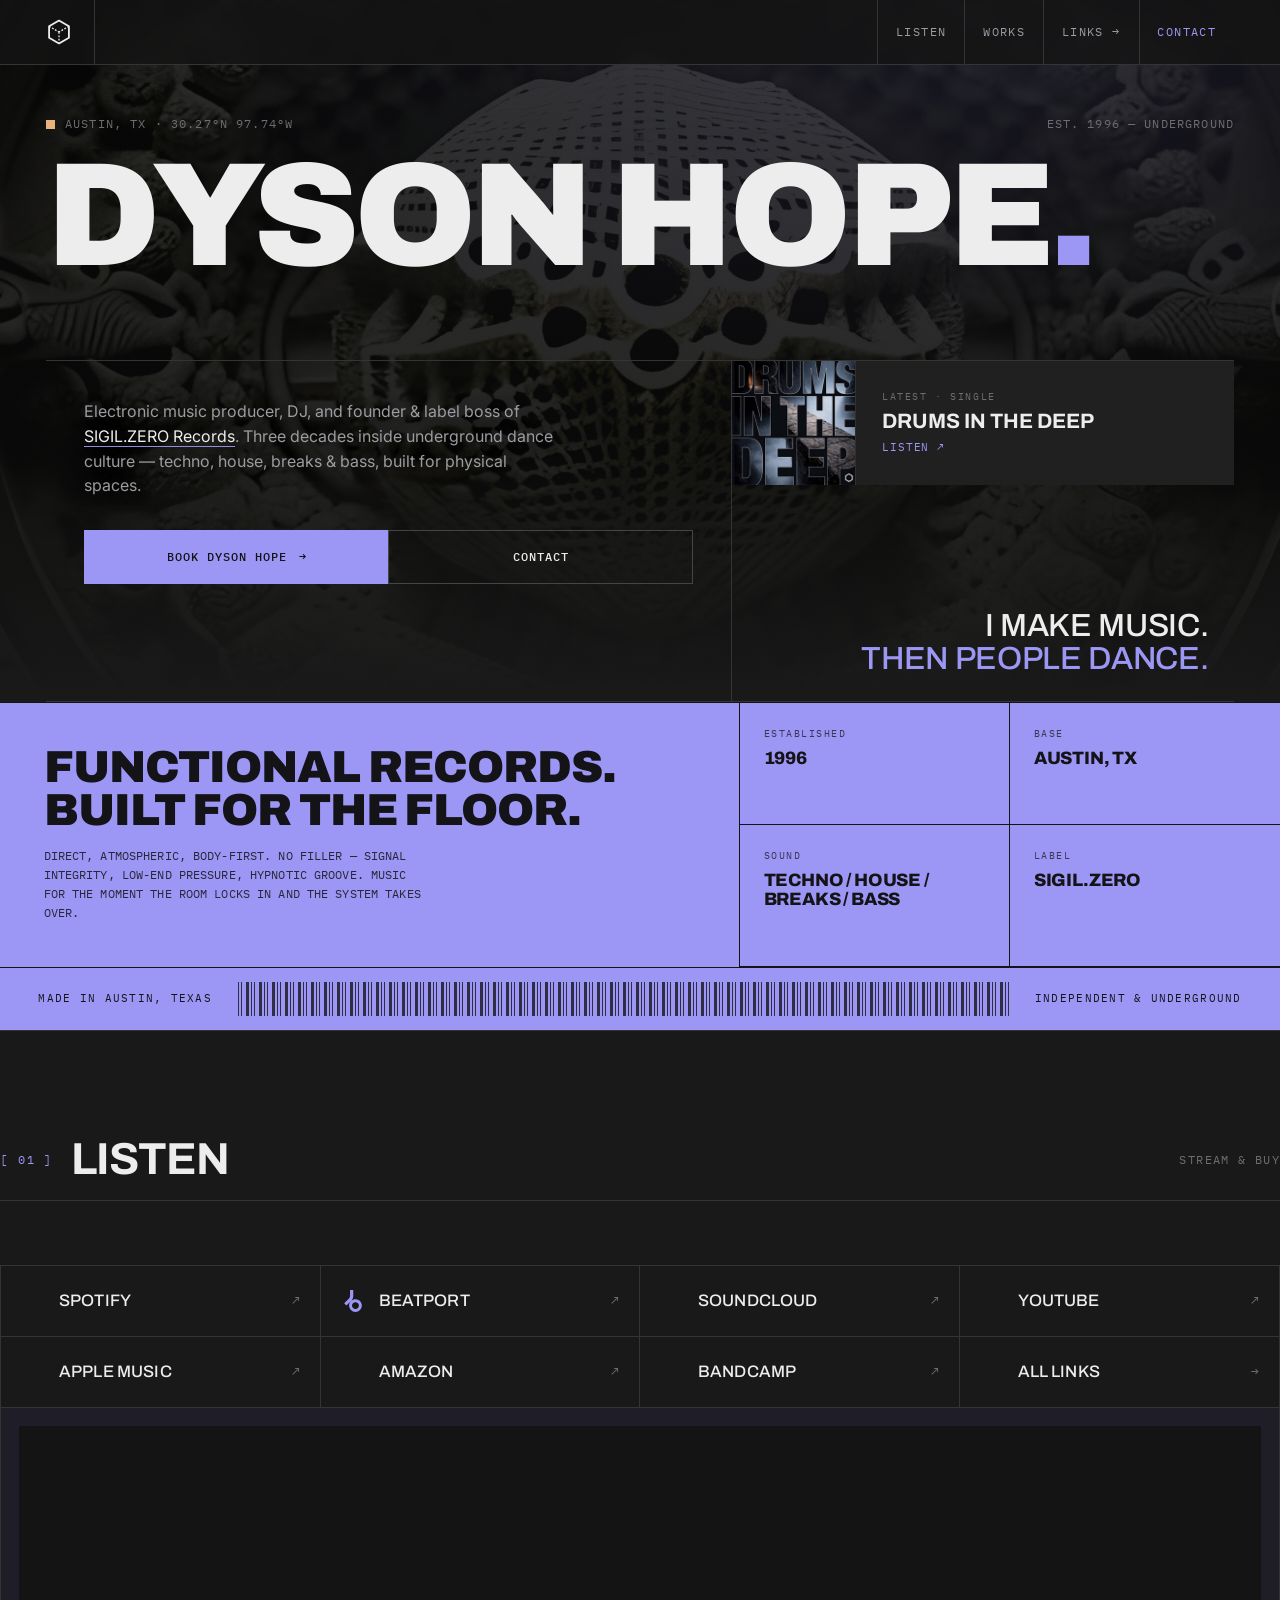
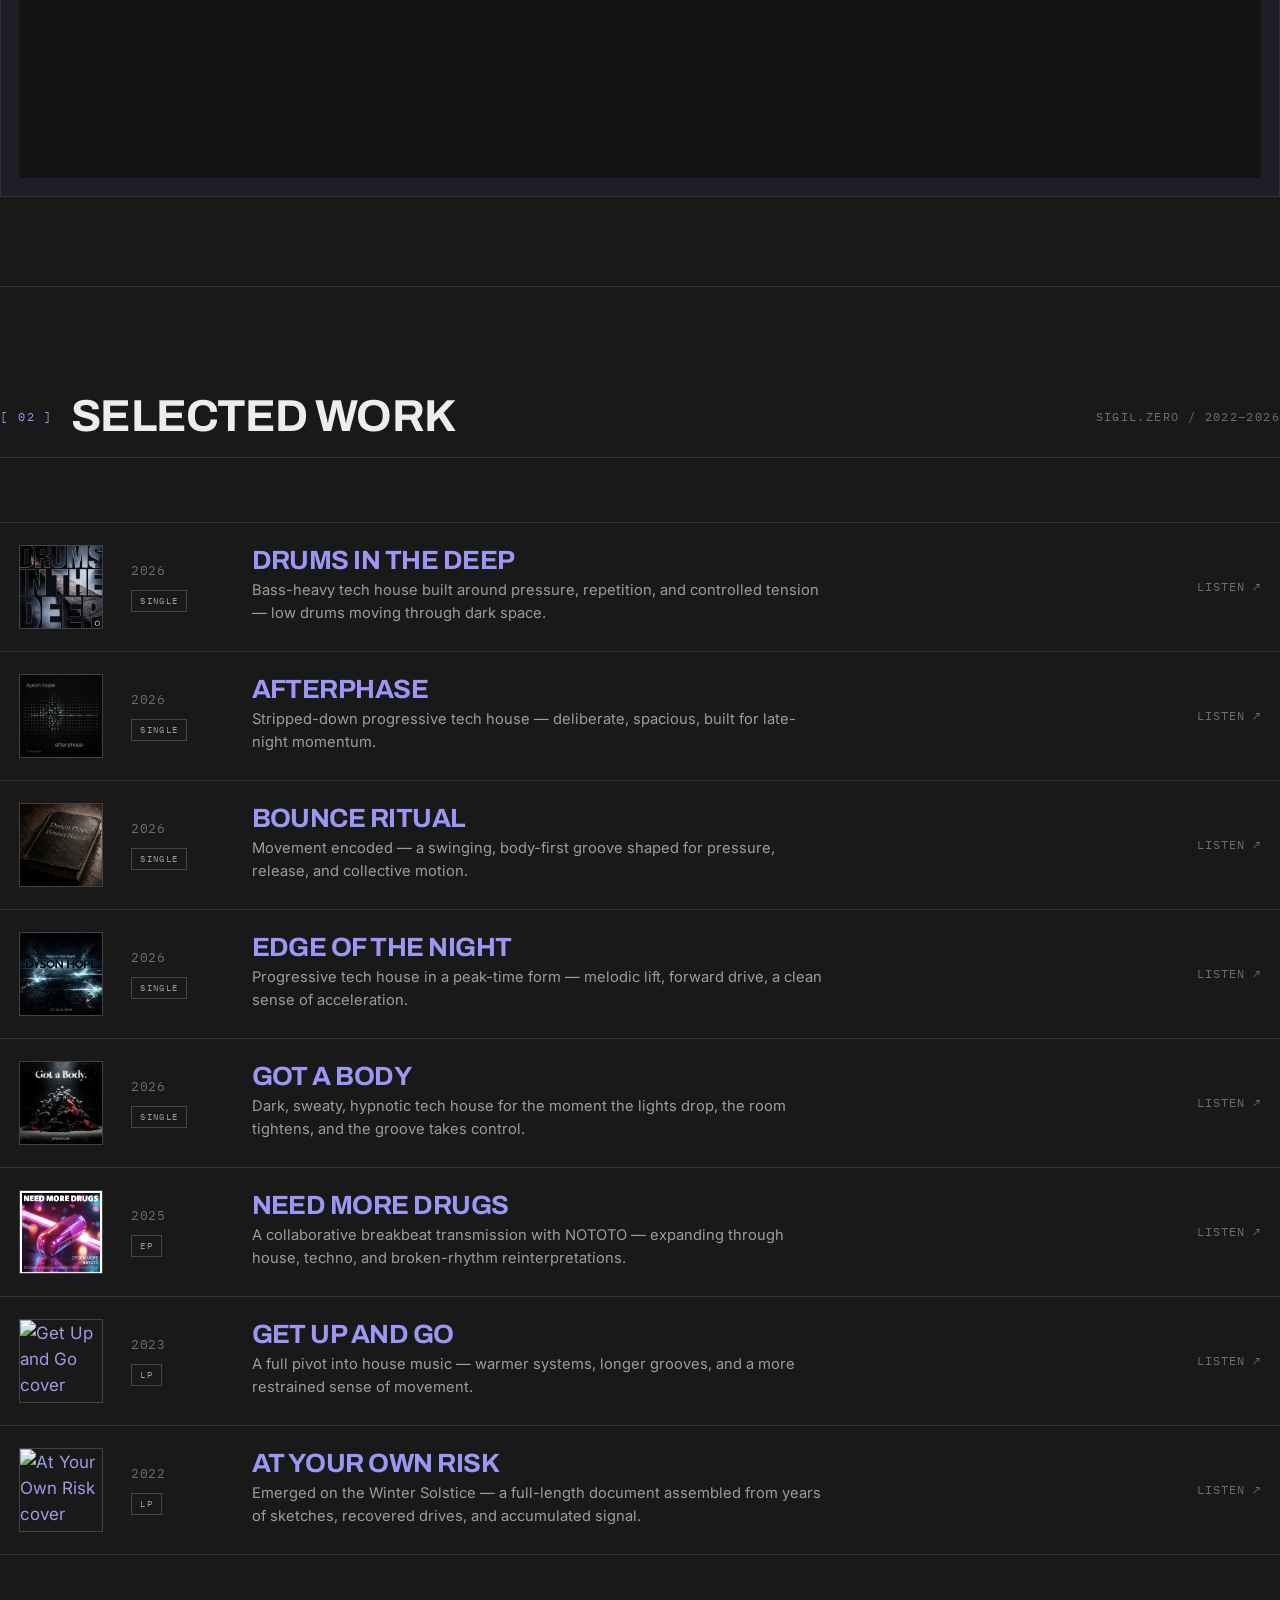
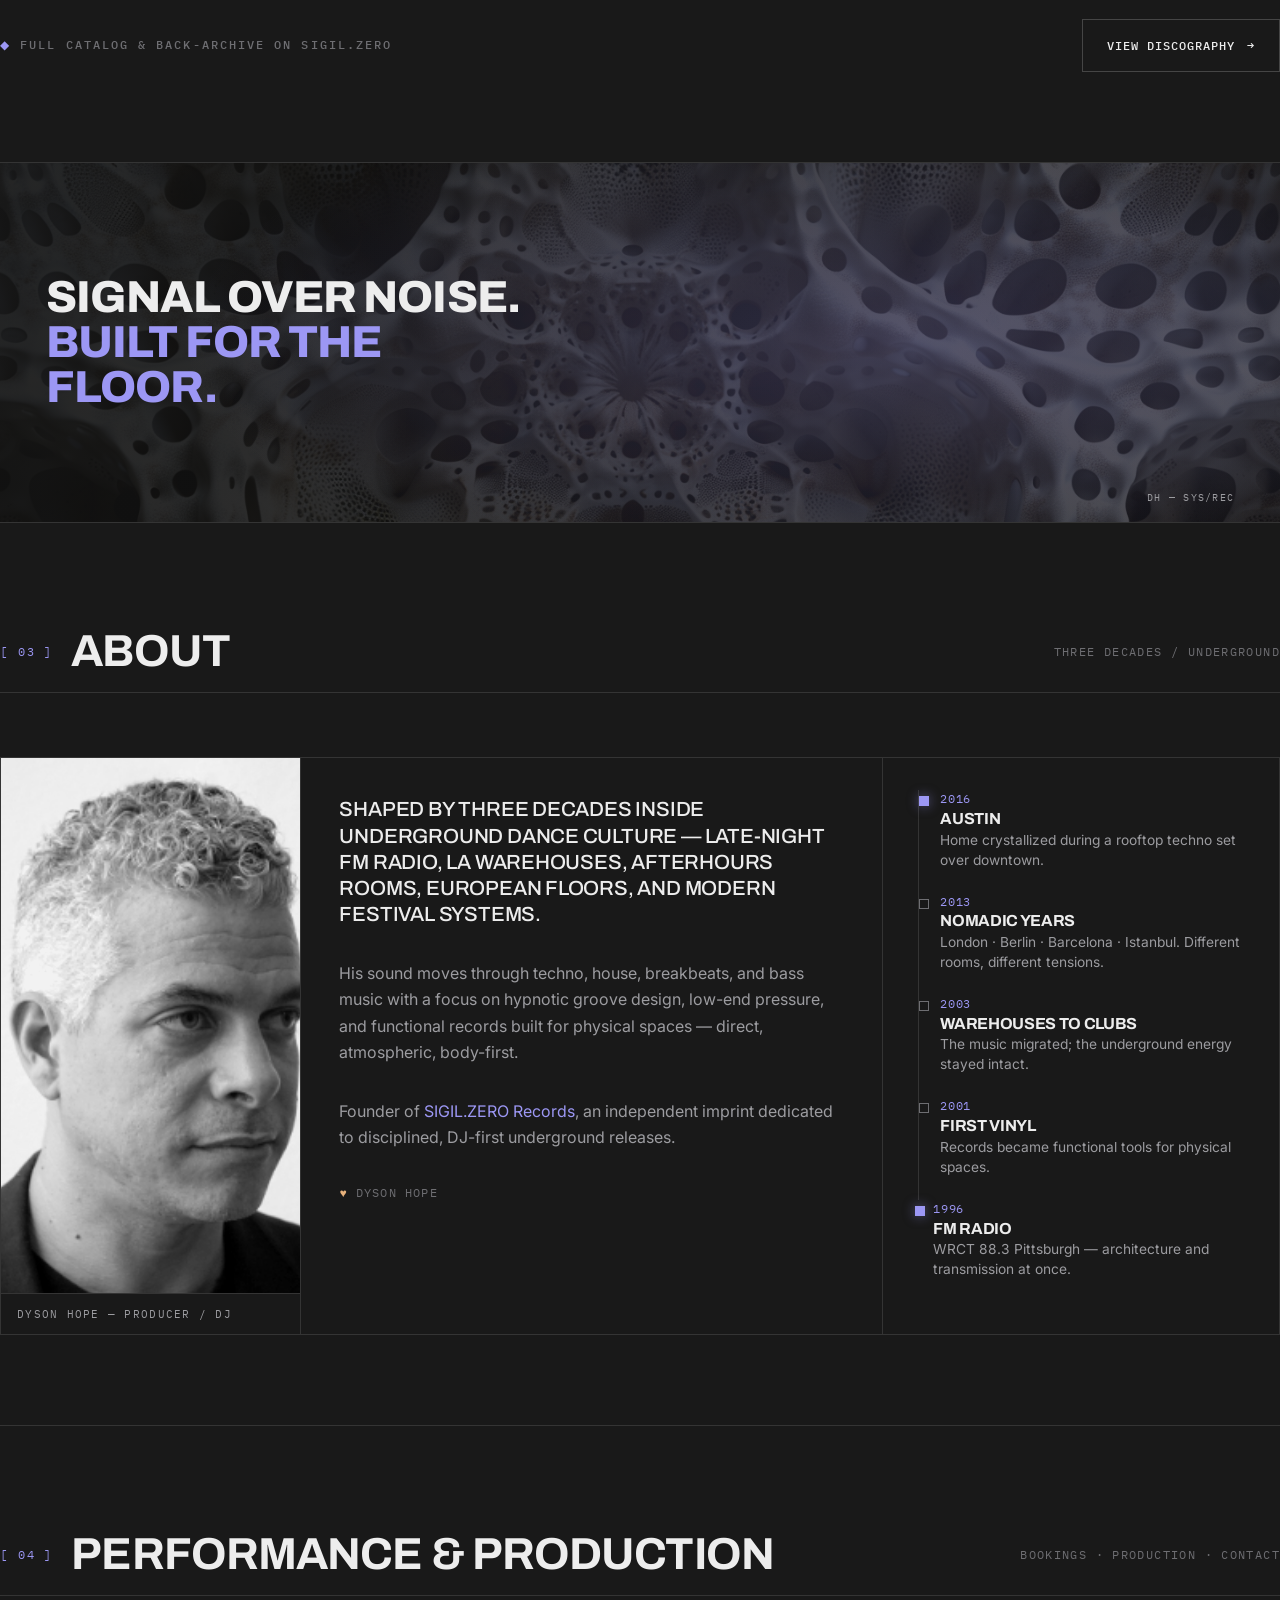
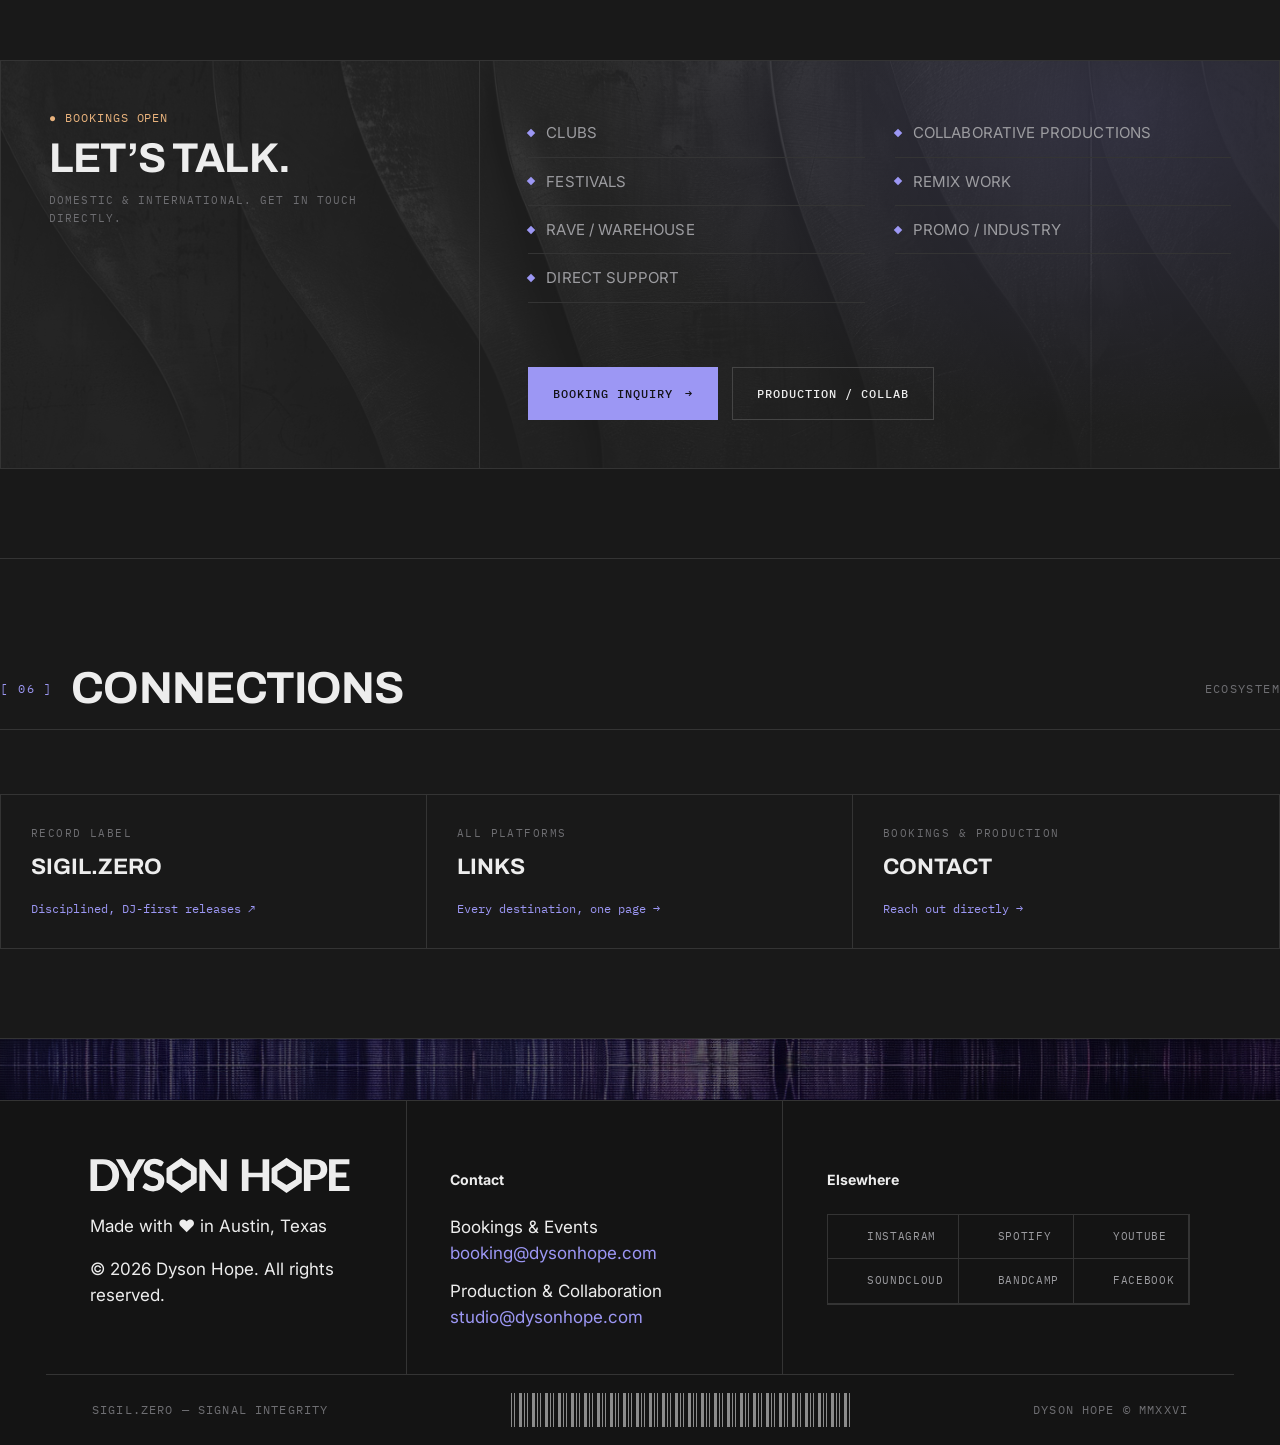
==== commit cf1bfac1: "feat: add Open Graph and Twitter Card meta tags to all pages Adds og:* and twitter:* tags to index.h" ====
--- a/index.html
+++ b/index.html
@@ -12,6 +12,18 @@
 	<meta name="viewport" content="width=device-width, initial-scale=1">
 	<meta name="description" content="Dyson Hope — electronic music producer, DJ, and founder of SIGIL.ZERO Records.">
 	<meta name="keywords" content="Dyson Hope, electronic music, techno, house, DJ, SIGIL.ZERO, Austin">
+	<!-- Open Graph -->
+	<meta property="og:site_name" content="Dyson Hope">
+	<meta property="og:type" content="website">
+	<meta property="og:url" content="https://dysonhope.com">
+	<meta property="og:title" content="Dyson Hope">
+	<meta property="og:description" content="Electronic music producer, DJ, and founder of SIGIL.ZERO Records.">
+	<meta property="og:image" content="https://dysonhope.com/assets/images/dh-social-card-1200x630.jpg">
+	<!-- Twitter Card -->
+	<meta name="twitter:card" content="summary_large_image">
+	<meta name="twitter:title" content="Dyson Hope">
+	<meta name="twitter:description" content="Electronic music producer, DJ, and founder of SIGIL.ZERO Records.">
+	<meta name="twitter:image" content="https://dysonhope.com/assets/images/dh-social-card-1200x630.jpg">
 	<title>Dyson Hope</title>
 	<!-- Favicon -->
 	<link href="assets/images/favicon.png" rel="shortcut icon">
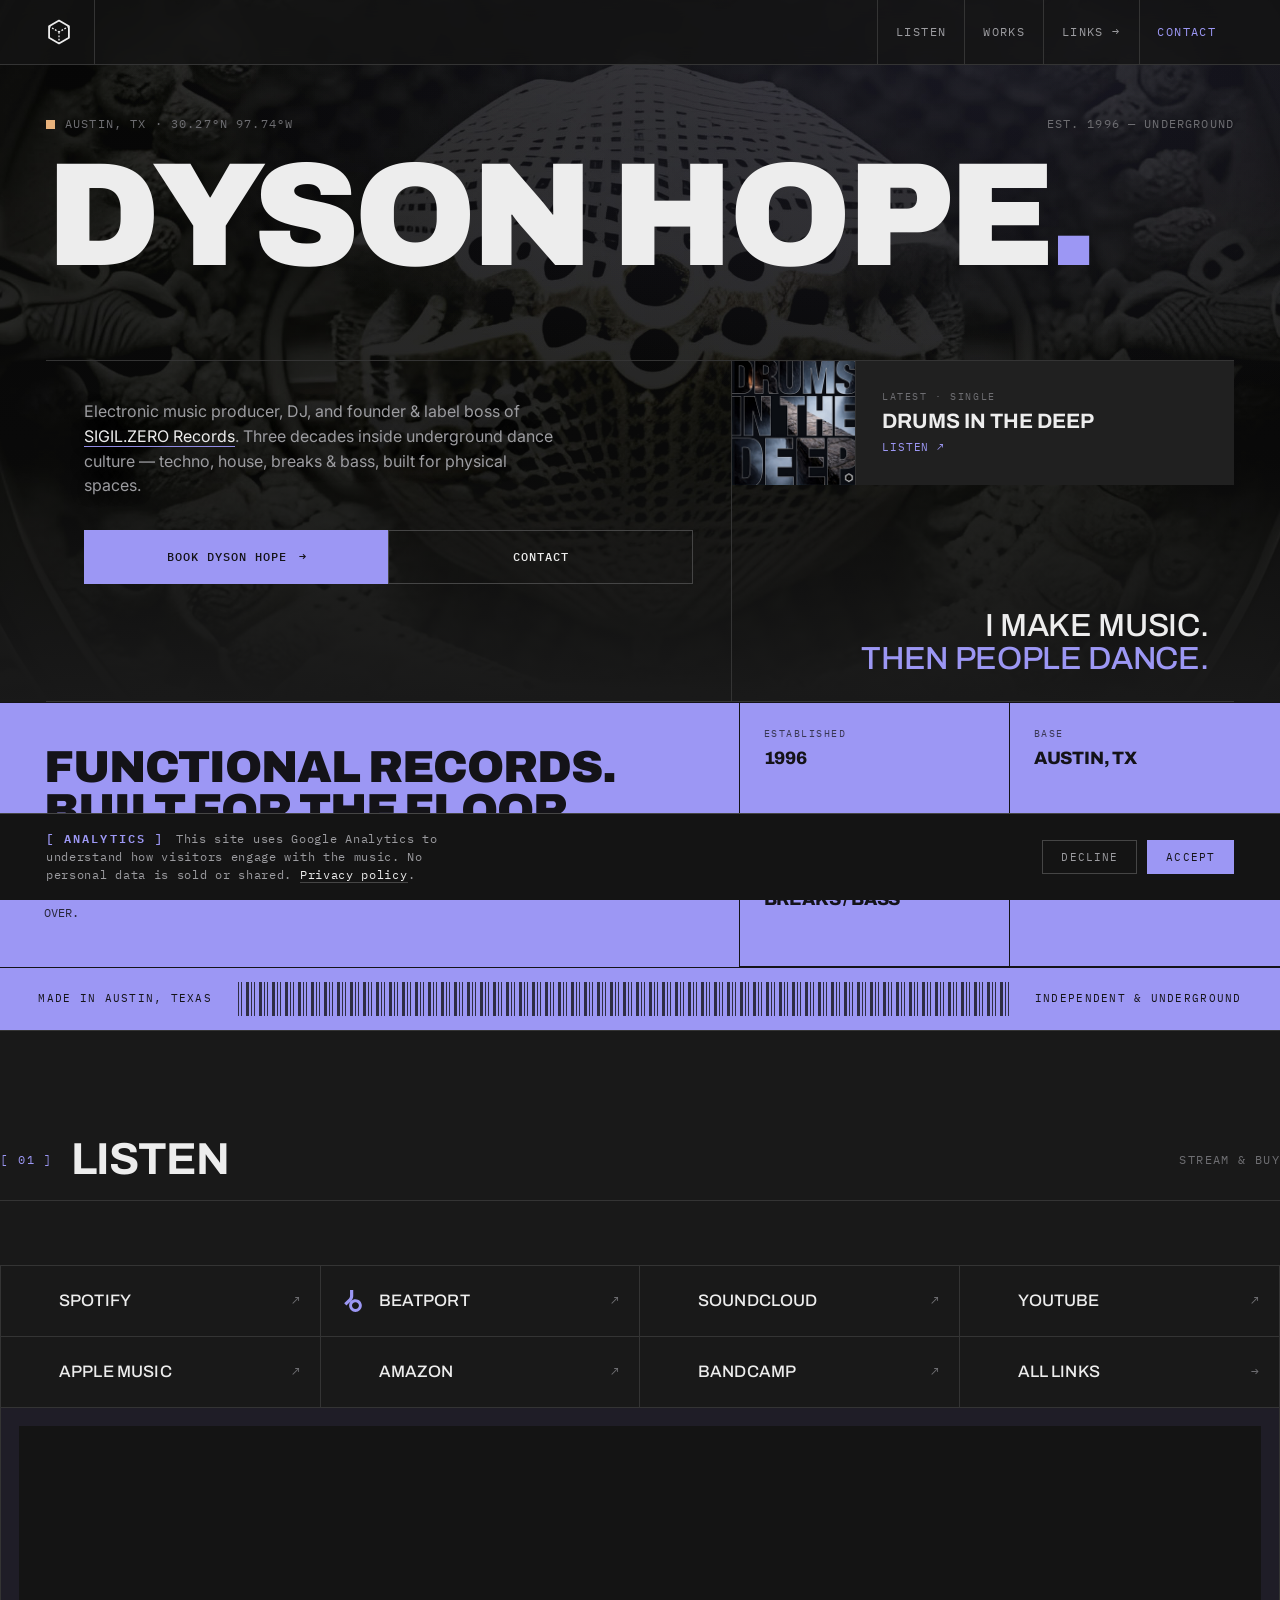
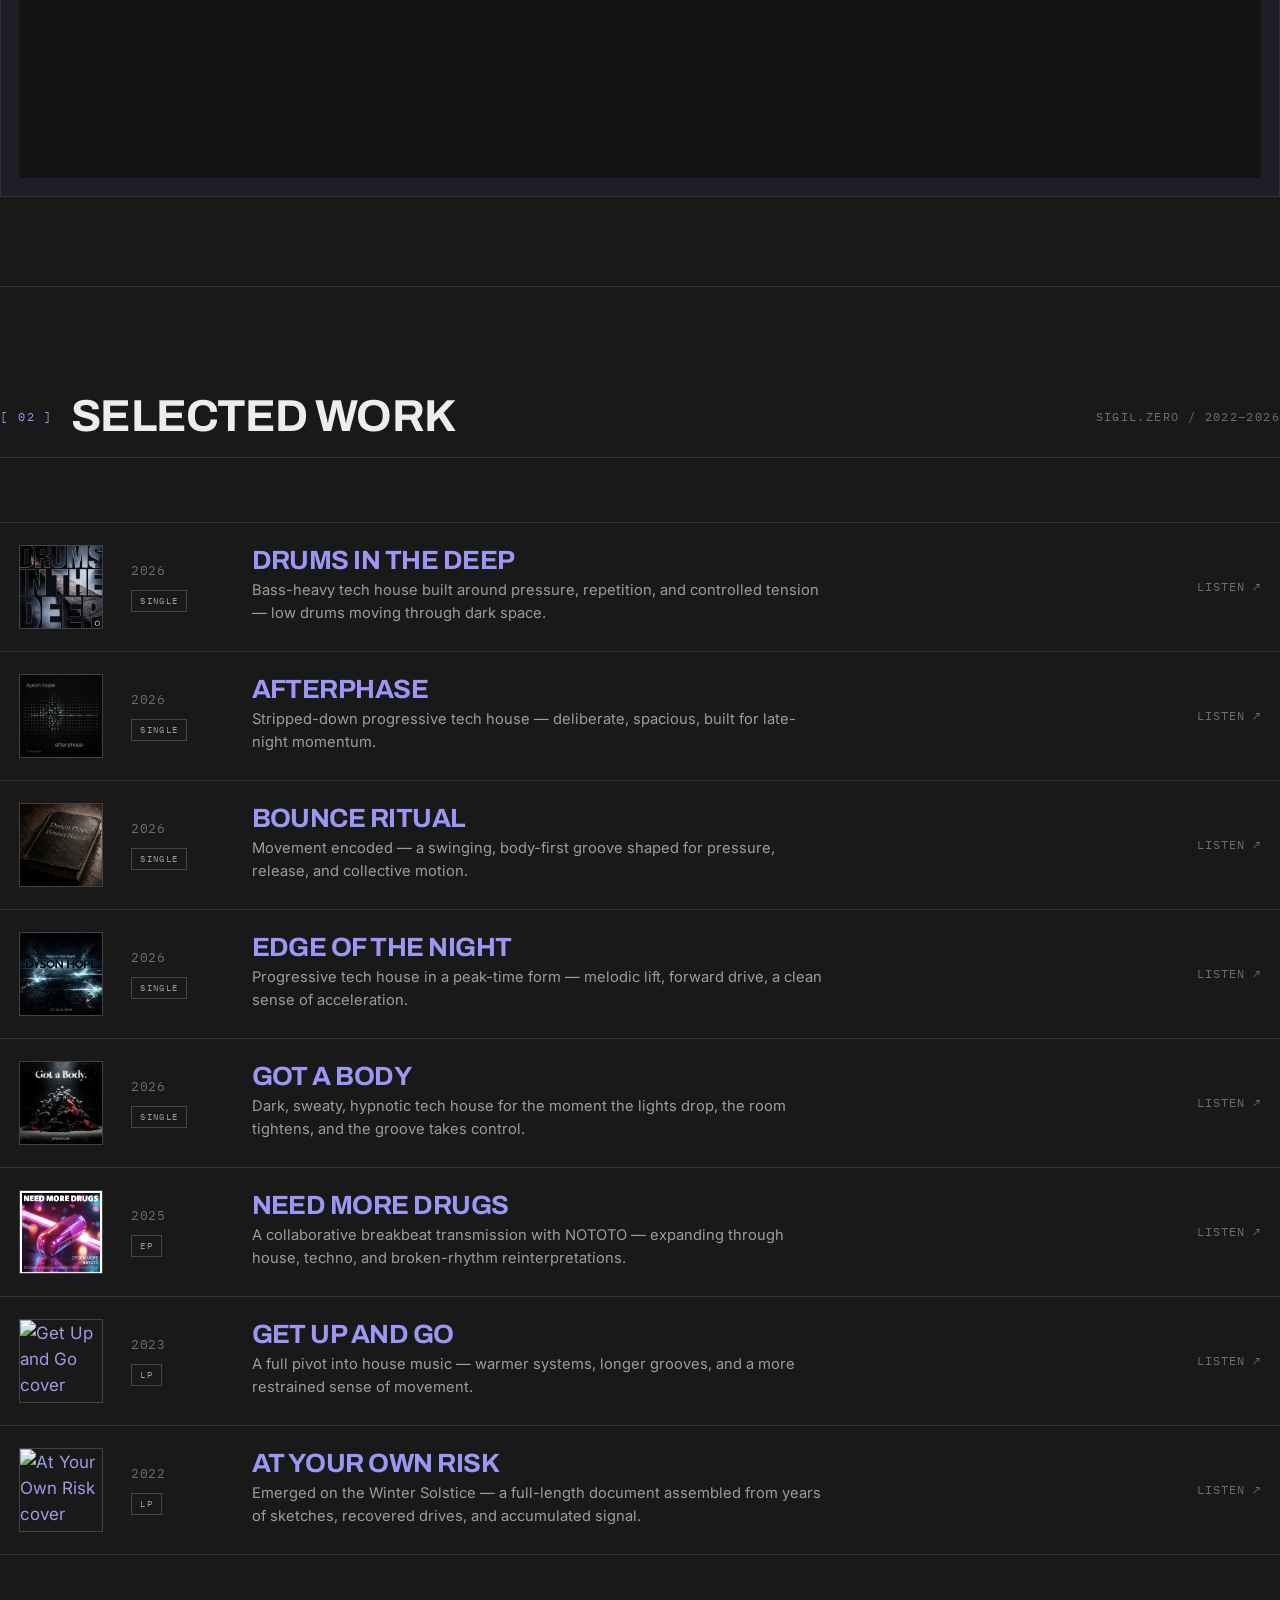
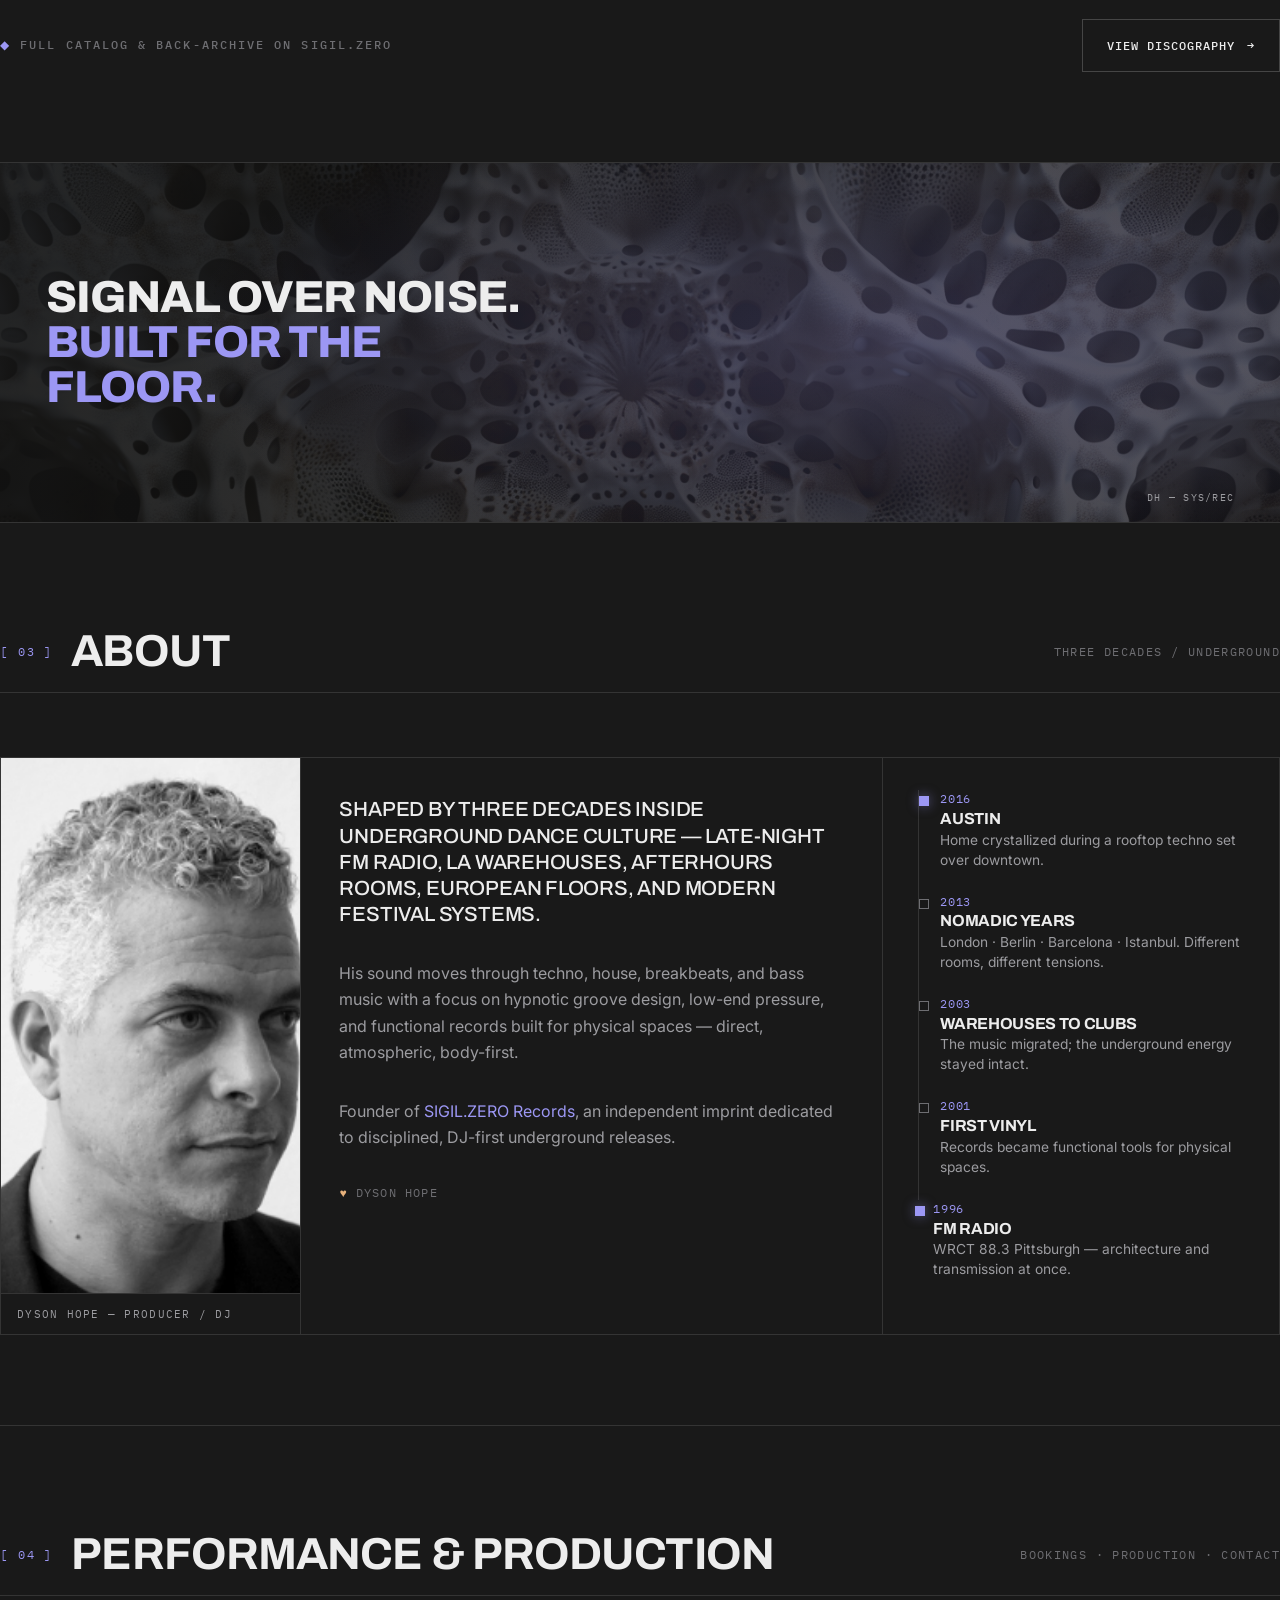
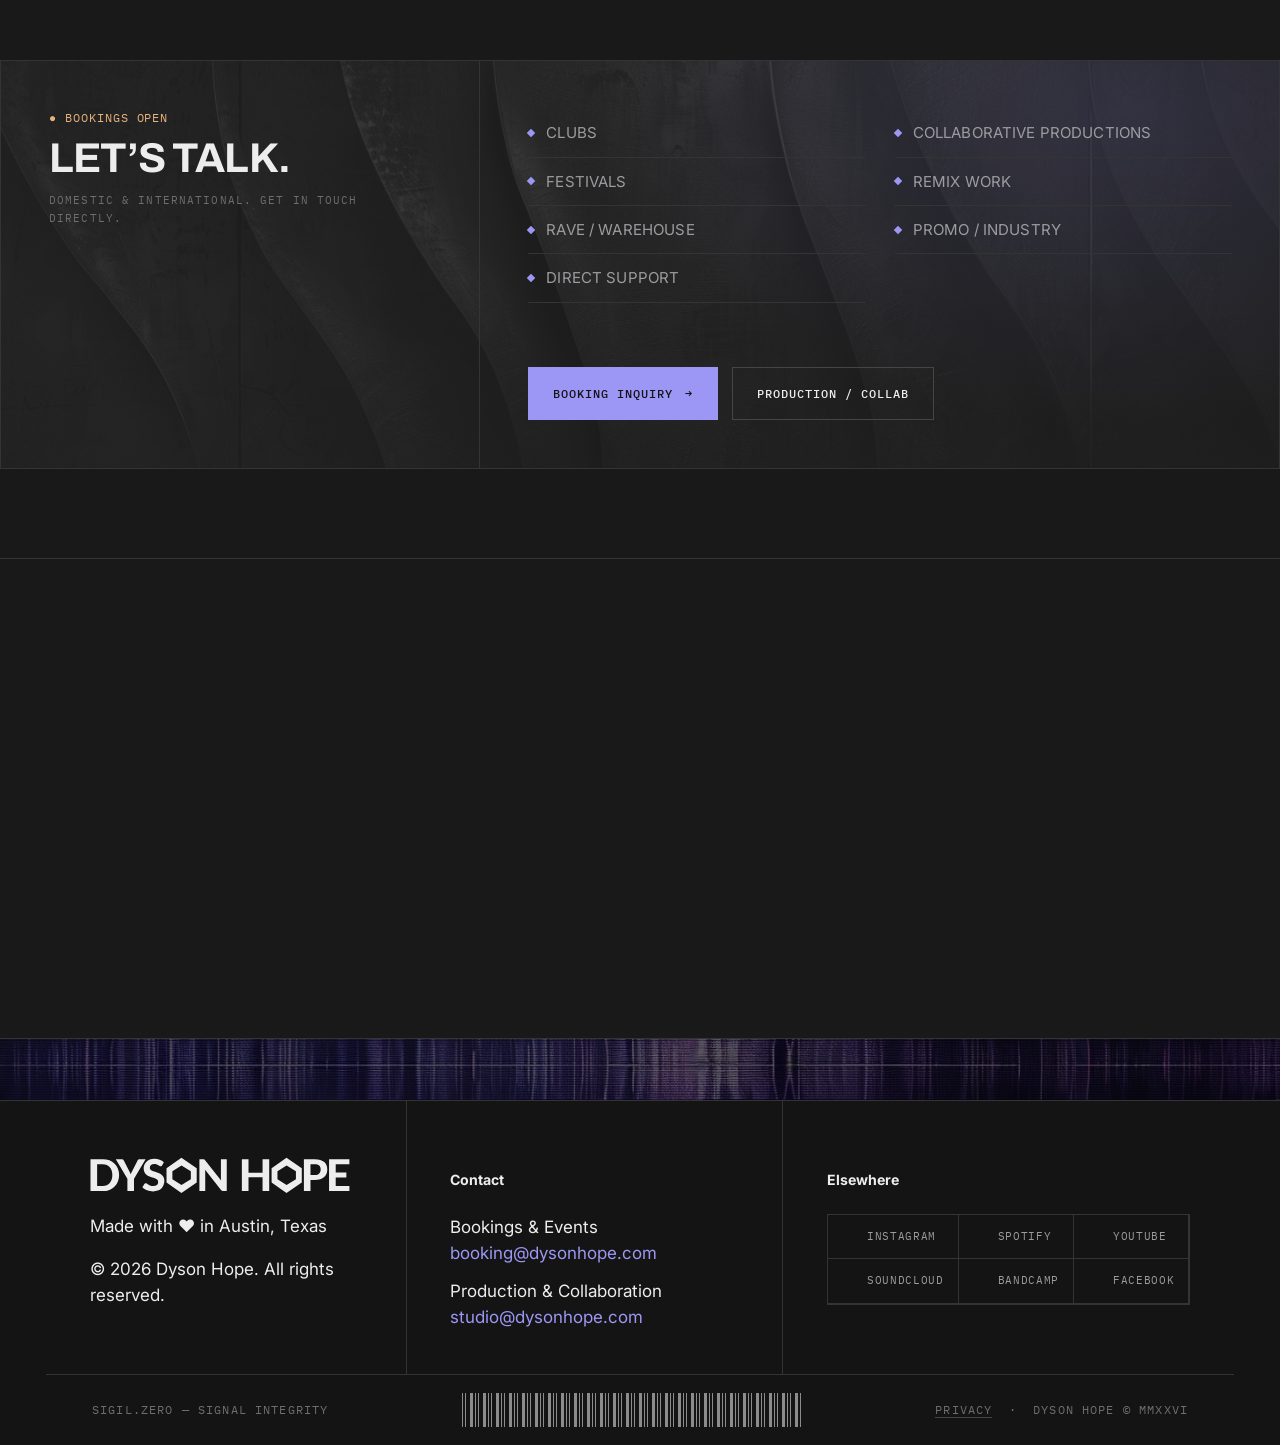
==== commit 595e368b: "feat(privacy): add cookie consent banner, privacy page, footer links" ====
--- a/index.html
+++ b/index.html
@@ -1,13 +1,30 @@
 <!DOCTYPE html>
 <html lang="en">
 <head>
-	<!-- Google Tag Manager -->
-	<script>(function(w,d,s,l,i){w[l]=w[l]||[];w[l].push({'gtm.start':
-	new Date().getTime(),event:'gtm.js'});var f=d.getElementsByTagName(s)[0],
-	j=d.createElement(s),dl=l!='dataLayer'?'&l='+l:'';j.async=true;j.src=
-	'https://www.googletagmanager.com/gtm.js?id='+i+dl;f.parentNode.insertBefore(j,f);
-	})(window,document,'script','dataLayer','GTM-5T87PLM6');</script>
-	<!-- End Google Tag Manager -->
+	<!-- Cookie consent + GTM loader -->
+	<script>
+	(function(){
+	  var CONSENT_KEY='dh_cookie_consent';
+	  var GTM_ID='GTM-5T87PLM6';
+	  function loadGTM(){
+	    window.dataLayer=window.dataLayer||[];
+	    window.dataLayer.push({'gtm.start':new Date().getTime(),event:'gtm.js'});
+	    var f=document.getElementsByTagName('script')[0],j=document.createElement('script');
+	    j.async=true;j.src='https://www.googletagmanager.com/gtm.js?id='+GTM_ID;
+	    f.parentNode.insertBefore(j,f);
+	  }
+	  window.dhConsent={
+	    accept:function(){localStorage.setItem(CONSENT_KEY,'accepted');loadGTM();dhConsent._hide()},
+	    decline:function(){localStorage.setItem(CONSENT_KEY,'declined');dhConsent._hide()},
+	    _hide:function(){var b=document.getElementById('dh-cookie-bar');if(b)b.style.display='none'}
+	  };
+	  var saved=localStorage.getItem(CONSENT_KEY);
+	  if(saved==='accepted'){loadGTM()}
+	  else if(!saved){document.addEventListener('DOMContentLoaded',function(){
+	    var b=document.getElementById('dh-cookie-bar');if(b)b.style.display='flex';
+	  })}
+	})();
+	</script>
 	<meta charset="utf-8">
 	<meta name="viewport" content="width=device-width, initial-scale=1">
 	<meta name="description" content="Dyson Hope — electronic music producer, DJ, and founder of SIGIL.ZERO Records.">
@@ -37,10 +54,14 @@
 	<link rel="stylesheet" href="assets/css/dysonhope.css">
 </head>
 <body>
-<!-- Google Tag Manager (noscript) -->
-<noscript><iframe src="https://www.googletagmanager.com/ns.html?id=GTM-5T87PLM6"
-height="0" width="0" style="display:none;visibility:hidden"></iframe></noscript>
-<!-- End Google Tag Manager (noscript) -->
+<!-- Cookie consent bar -->
+<div id="dh-cookie-bar" role="dialog" aria-label="Cookie consent" aria-live="polite" style="display:none;position:fixed;bottom:0;left:0;right:0;z-index:9999;background:var(--ground-2);border-top:1.5px solid var(--line-2);padding:16px clamp(22px,3.6vw,46px);align-items:center;justify-content:space-between;gap:16px;flex-wrap:wrap;">
+  <p style="margin:0;font-family:var(--mono);font-size:.72rem;letter-spacing:.06em;color:var(--text-2);max-width:60ch;"><span style="color:var(--accent);font-weight:600;letter-spacing:.18em;text-transform:uppercase;margin-right:12px;">[ Analytics ]</span>This site uses Google Analytics to understand how visitors engage with the music. No personal data is sold or shared. <a href="/privacy/" style="color:var(--text);border-bottom:1px solid var(--line-2);">Privacy policy</a>.</p>
+  <div style="display:flex;gap:10px;flex-shrink:0;">
+    <button onclick="dhConsent.decline()" style="font-family:var(--mono);font-size:.7rem;letter-spacing:.1em;text-transform:uppercase;background:transparent;border:1.5px solid var(--line-2);color:var(--text-2);padding:9px 18px;cursor:pointer;">Decline</button>
+    <button onclick="dhConsent.accept()" style="font-family:var(--mono);font-size:.7rem;letter-spacing:.1em;text-transform:uppercase;background:var(--accent);border:1.5px solid var(--accent);color:var(--accent-ink);padding:9px 18px;cursor:pointer;">Accept</button>
+  </div>
+</div>
 
 <a href="#listen" class="skip">Skip to content</a>
 <div class="wrap">
@@ -353,7 +374,7 @@
     <div class="foot-base">
       <span class="c">SIGIL.ZERO &mdash; SIGNAL INTEGRITY</span>
       <div class="barcode" aria-hidden="true"></div>
-      <span class="c">DYSON HOPE &copy; MMXXVI</span>
+      <span class="c"><a href="/privacy/" style="color:inherit;border-bottom:1px solid var(--line-2);">Privacy</a> &nbsp;&middot;&nbsp; DYSON HOPE &copy; MMXXVI</span>
     </div>
   </div>
 </footer>
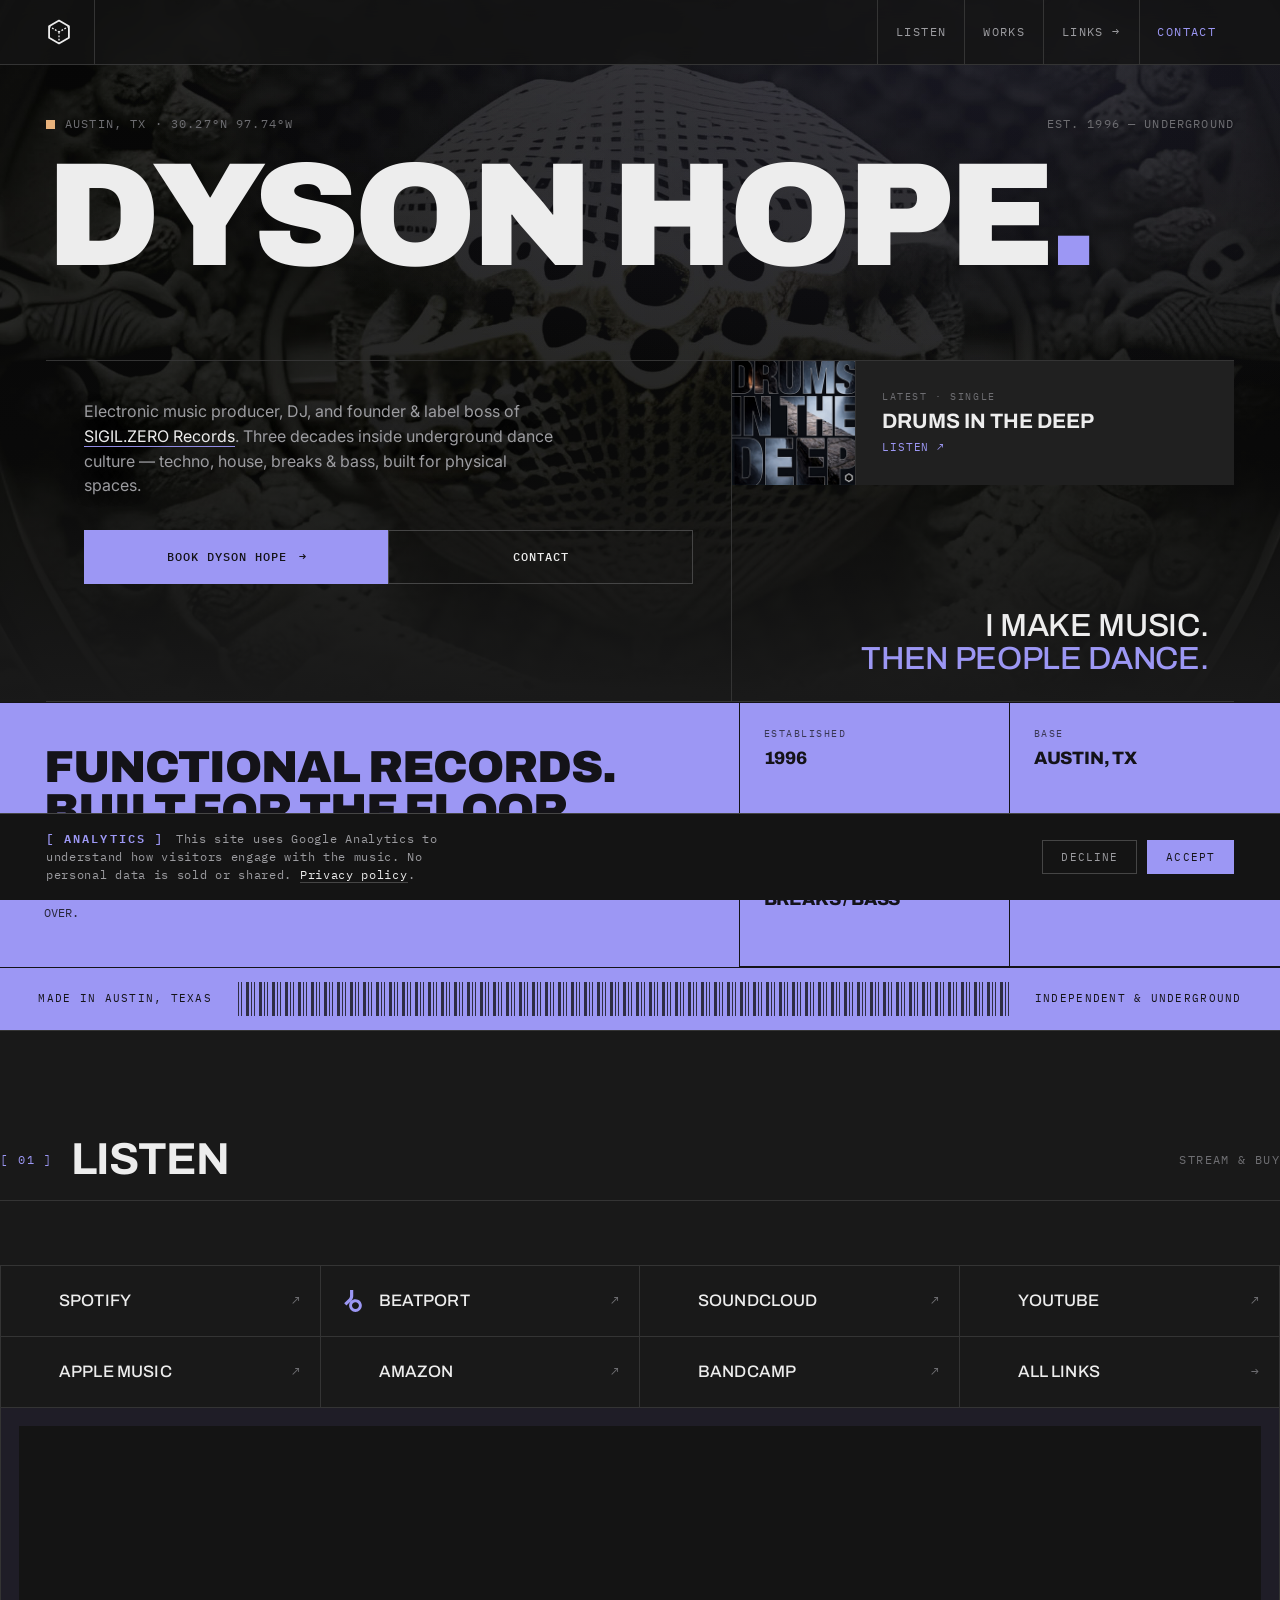
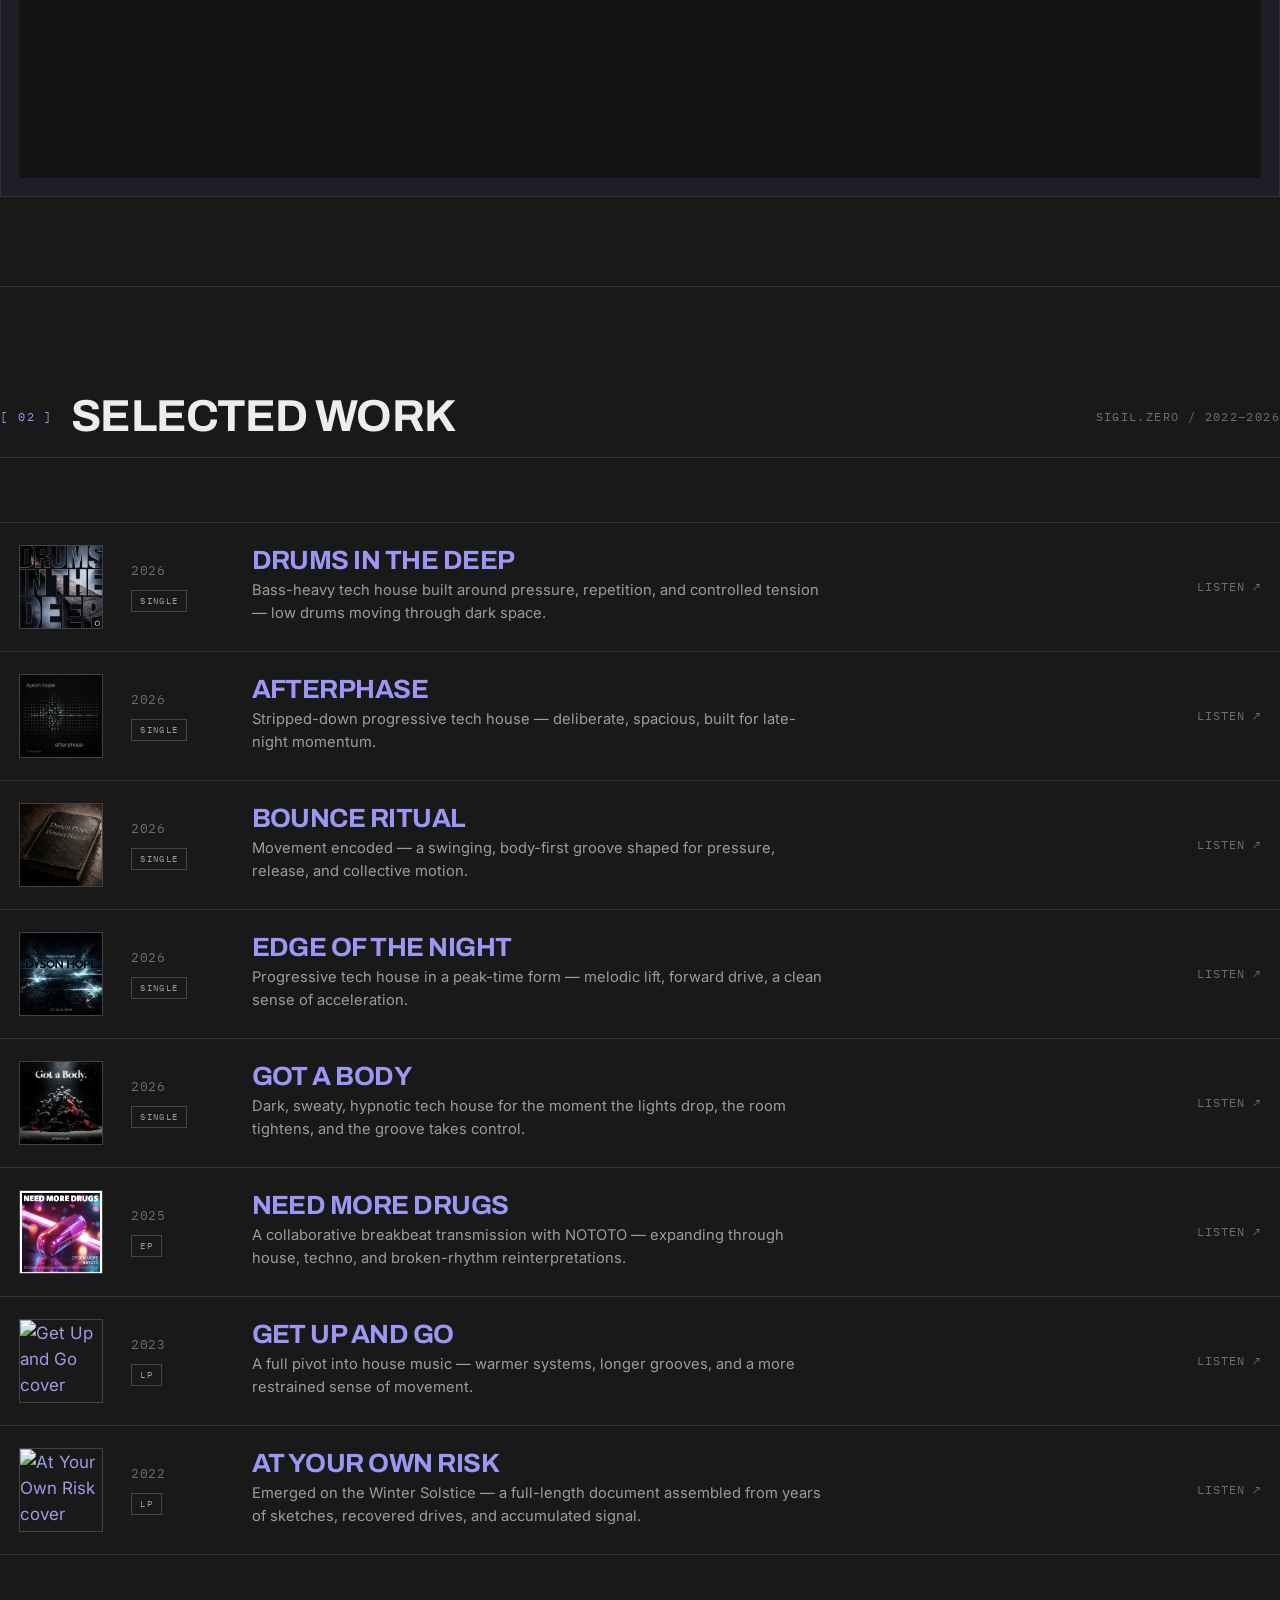
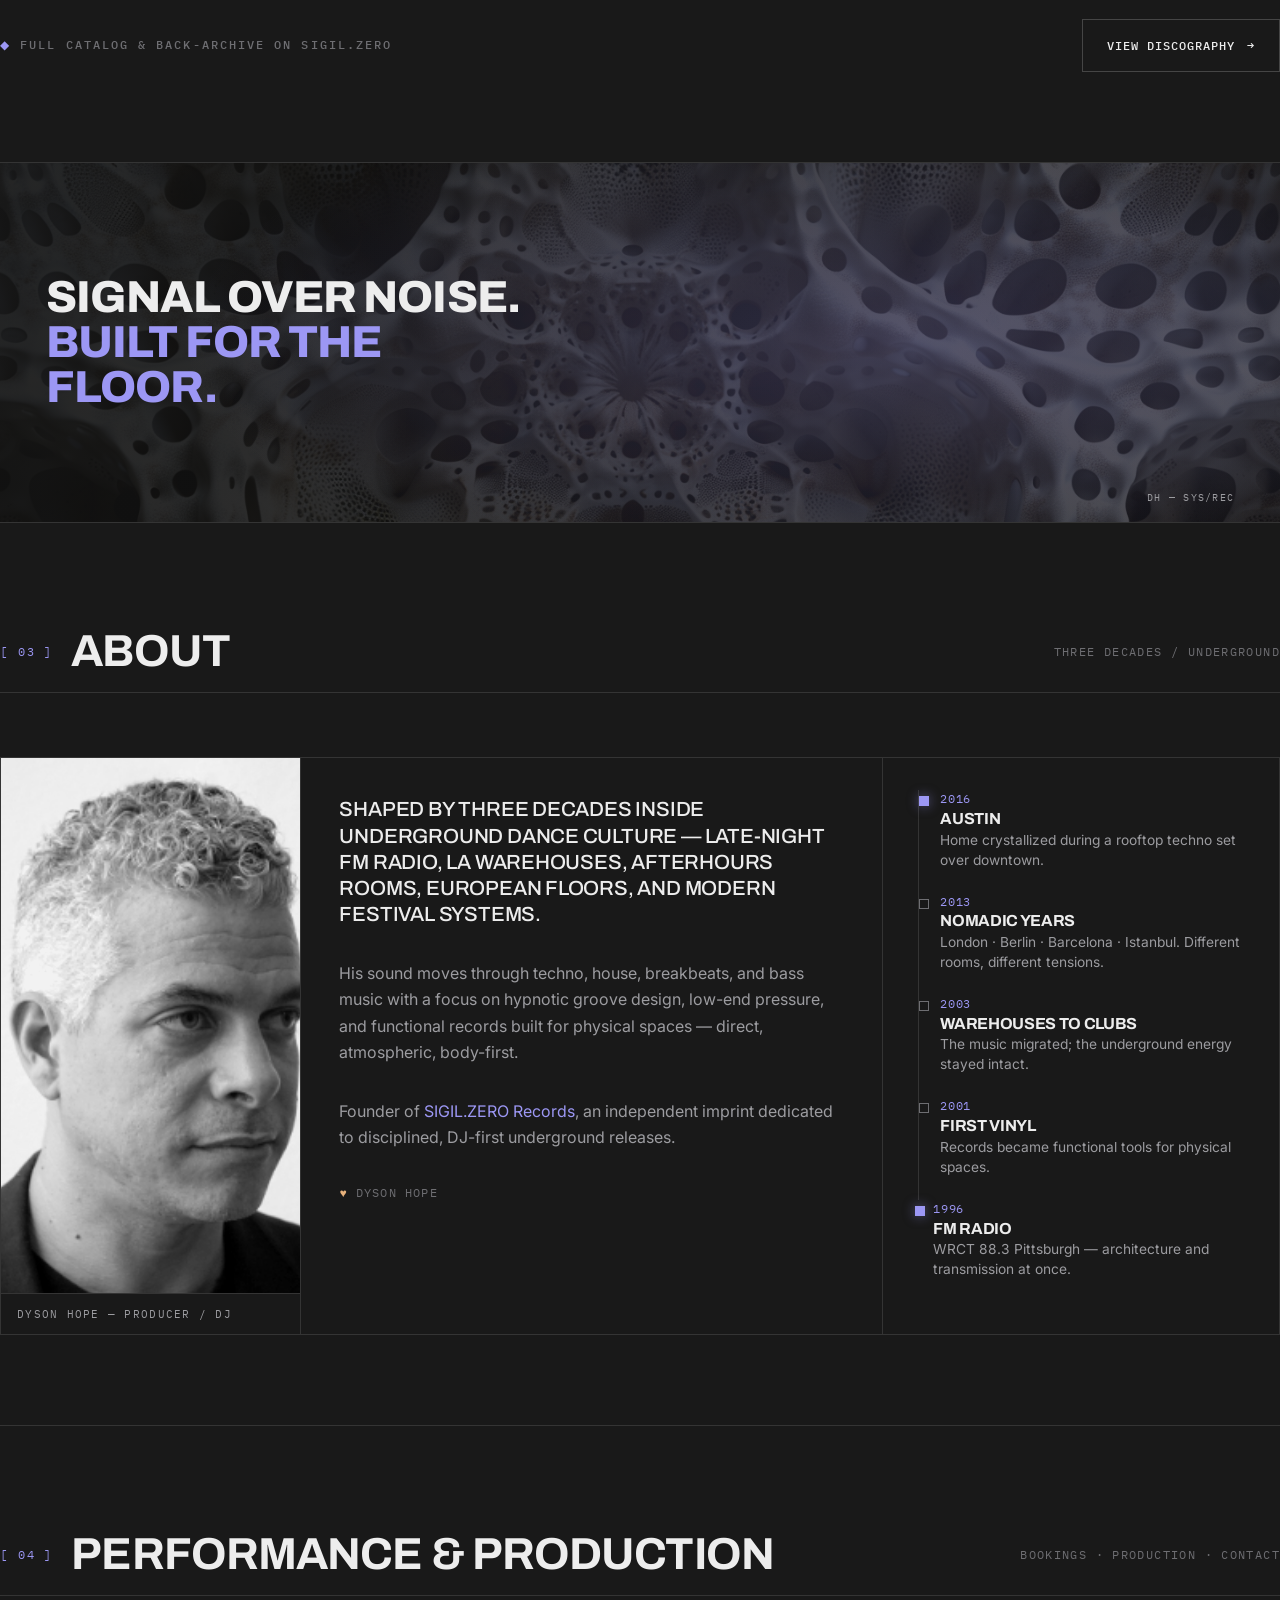
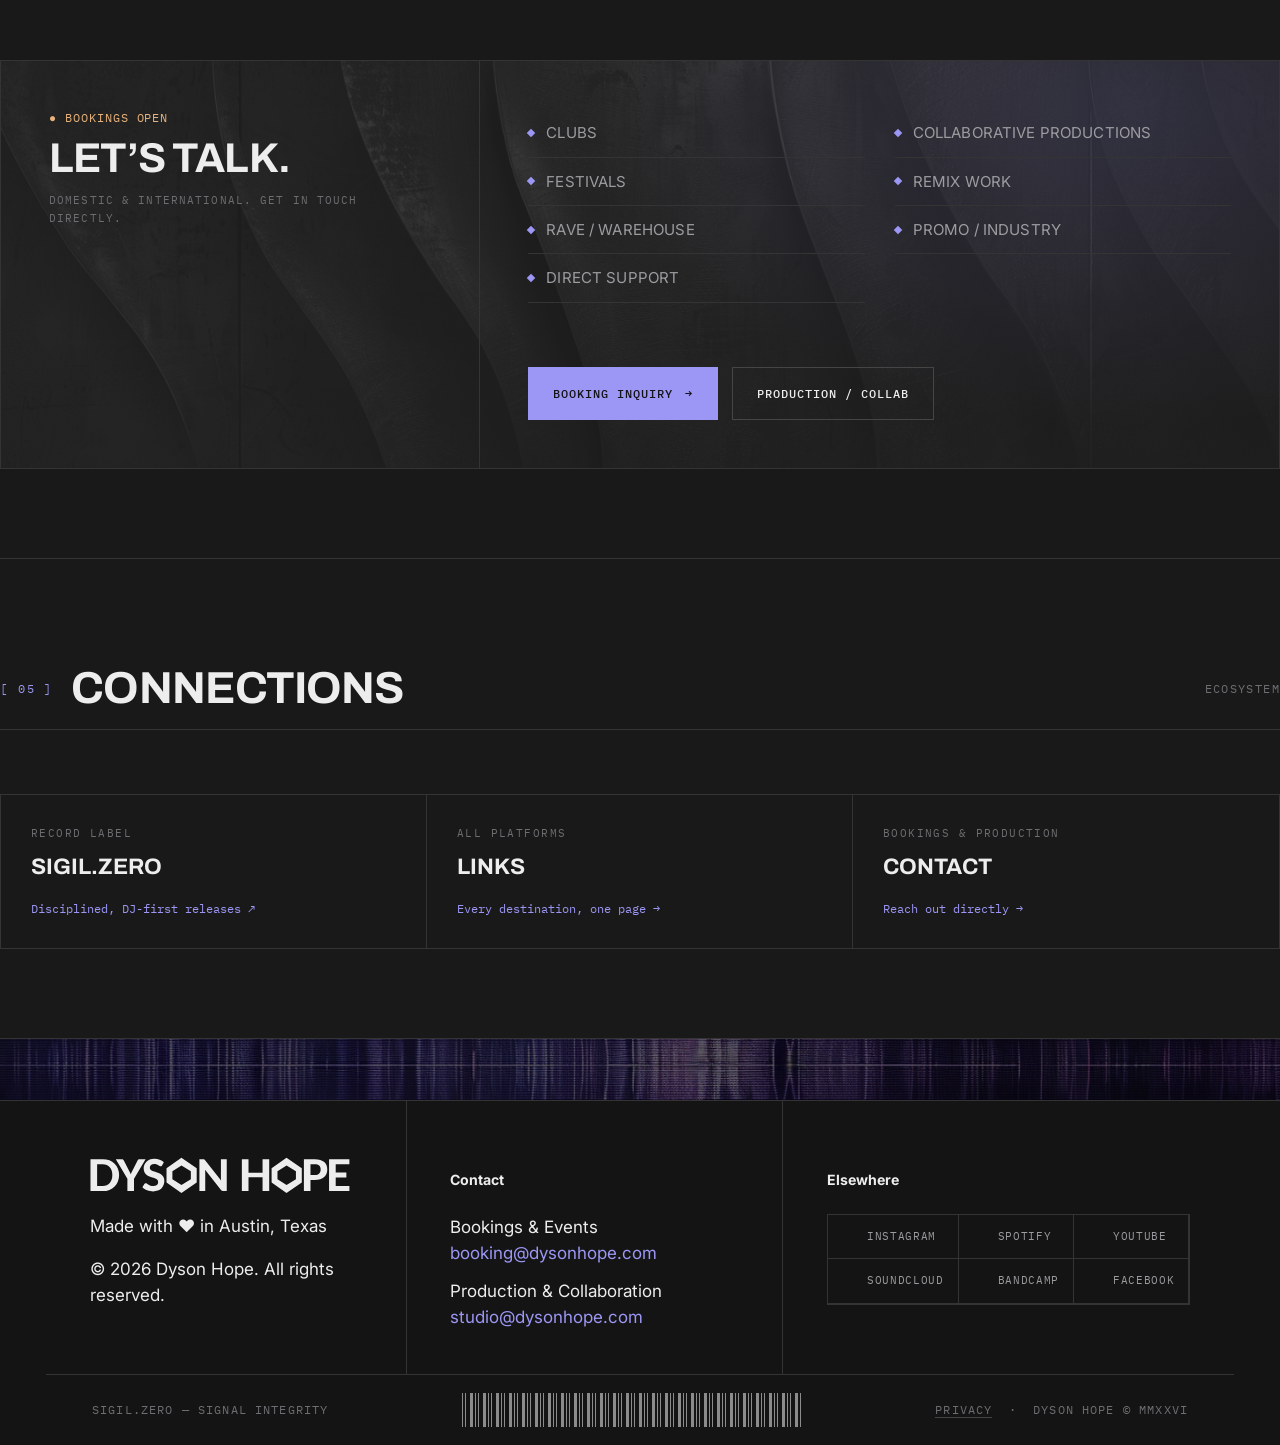
==== commit 431750e4: "fix:correct section numbering" ====
--- a/index.html
+++ b/index.html
@@ -329,7 +329,7 @@
 <!-- CONNECTIONS -->
 <section id="connections">
   <div class="container sec-pad">
-    <div class="sec-head reveal"><span class="tag">[ 06 ]</span><h2>Connections</h2><span class="meta">Ecosystem</span></div>
+    <div class="sec-head reveal"><span class="tag">[ 05 ]</span><h2>Connections</h2><span class="meta">Ecosystem</span></div>
     <div class="eco reveal">
       <a href="https://sigilzero.com" target="_blank" rel="noopener" data-track="true" data-entity="label" data-action="click" data-target="sigilzero" data-platform="website" data-page-type="home"><span class="role">Record Label</span><span class="nm">SIGIL.ZERO</span><span class="arw2">Disciplined, DJ-first releases &#8599;</span></a>
       <a href="./links/index.html" data-track="true" data-entity="cta" data-action="click" data-target="links" data-page-type="home"><span class="role">All Platforms</span><span class="nm">Links</span><span class="arw2">Every destination, one page &rarr;</span></a>
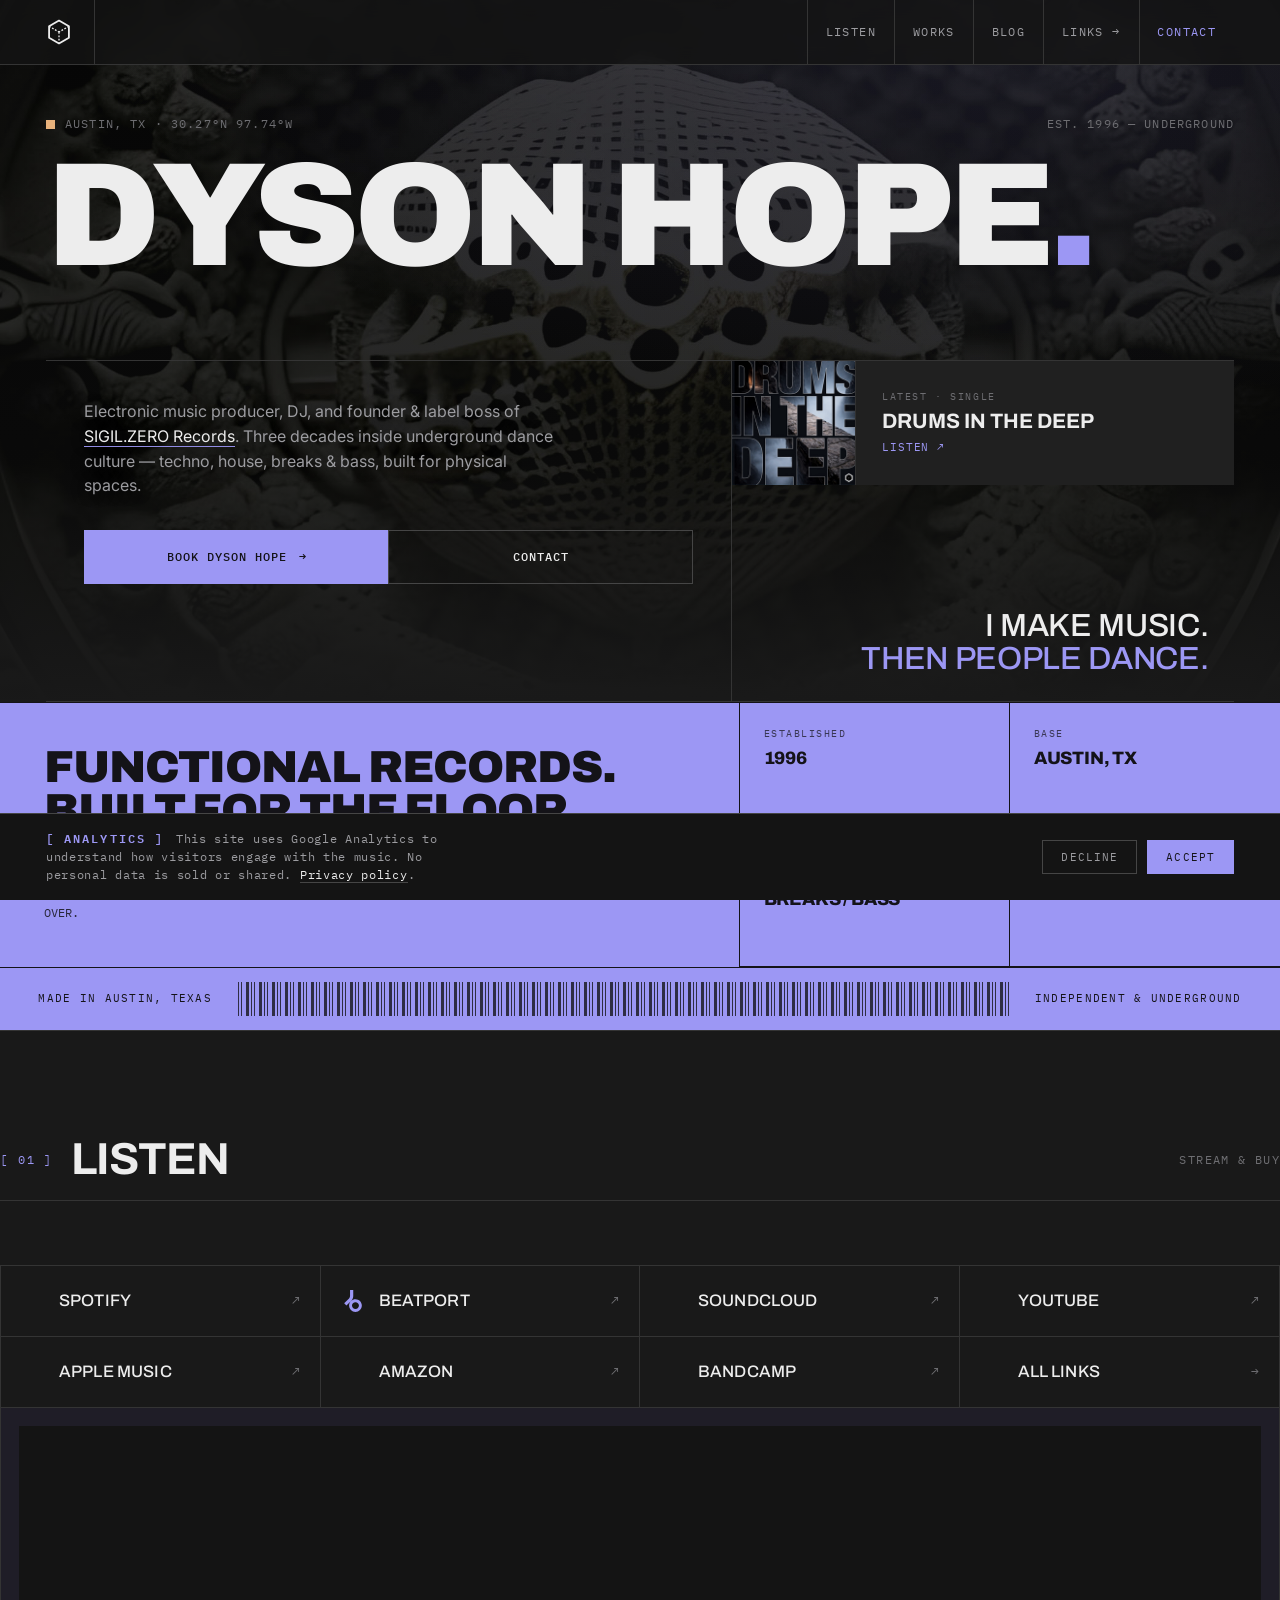
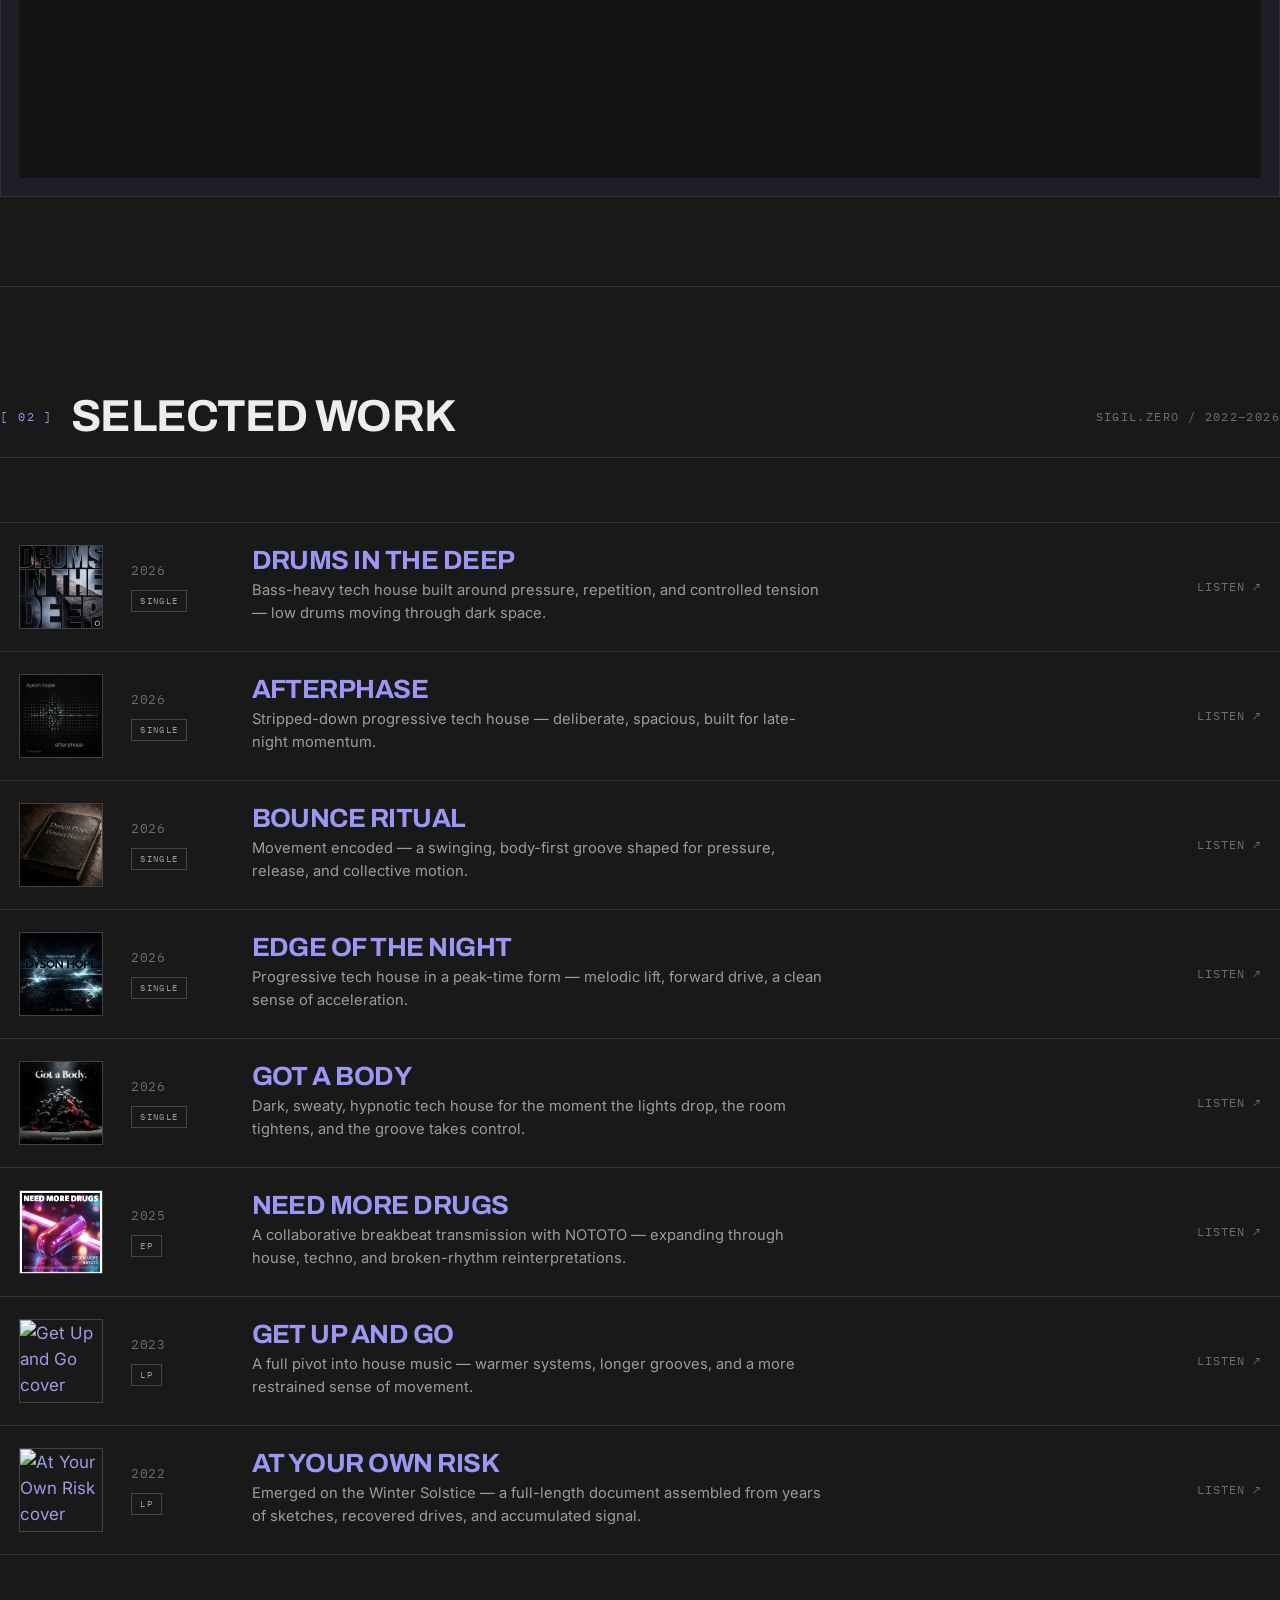
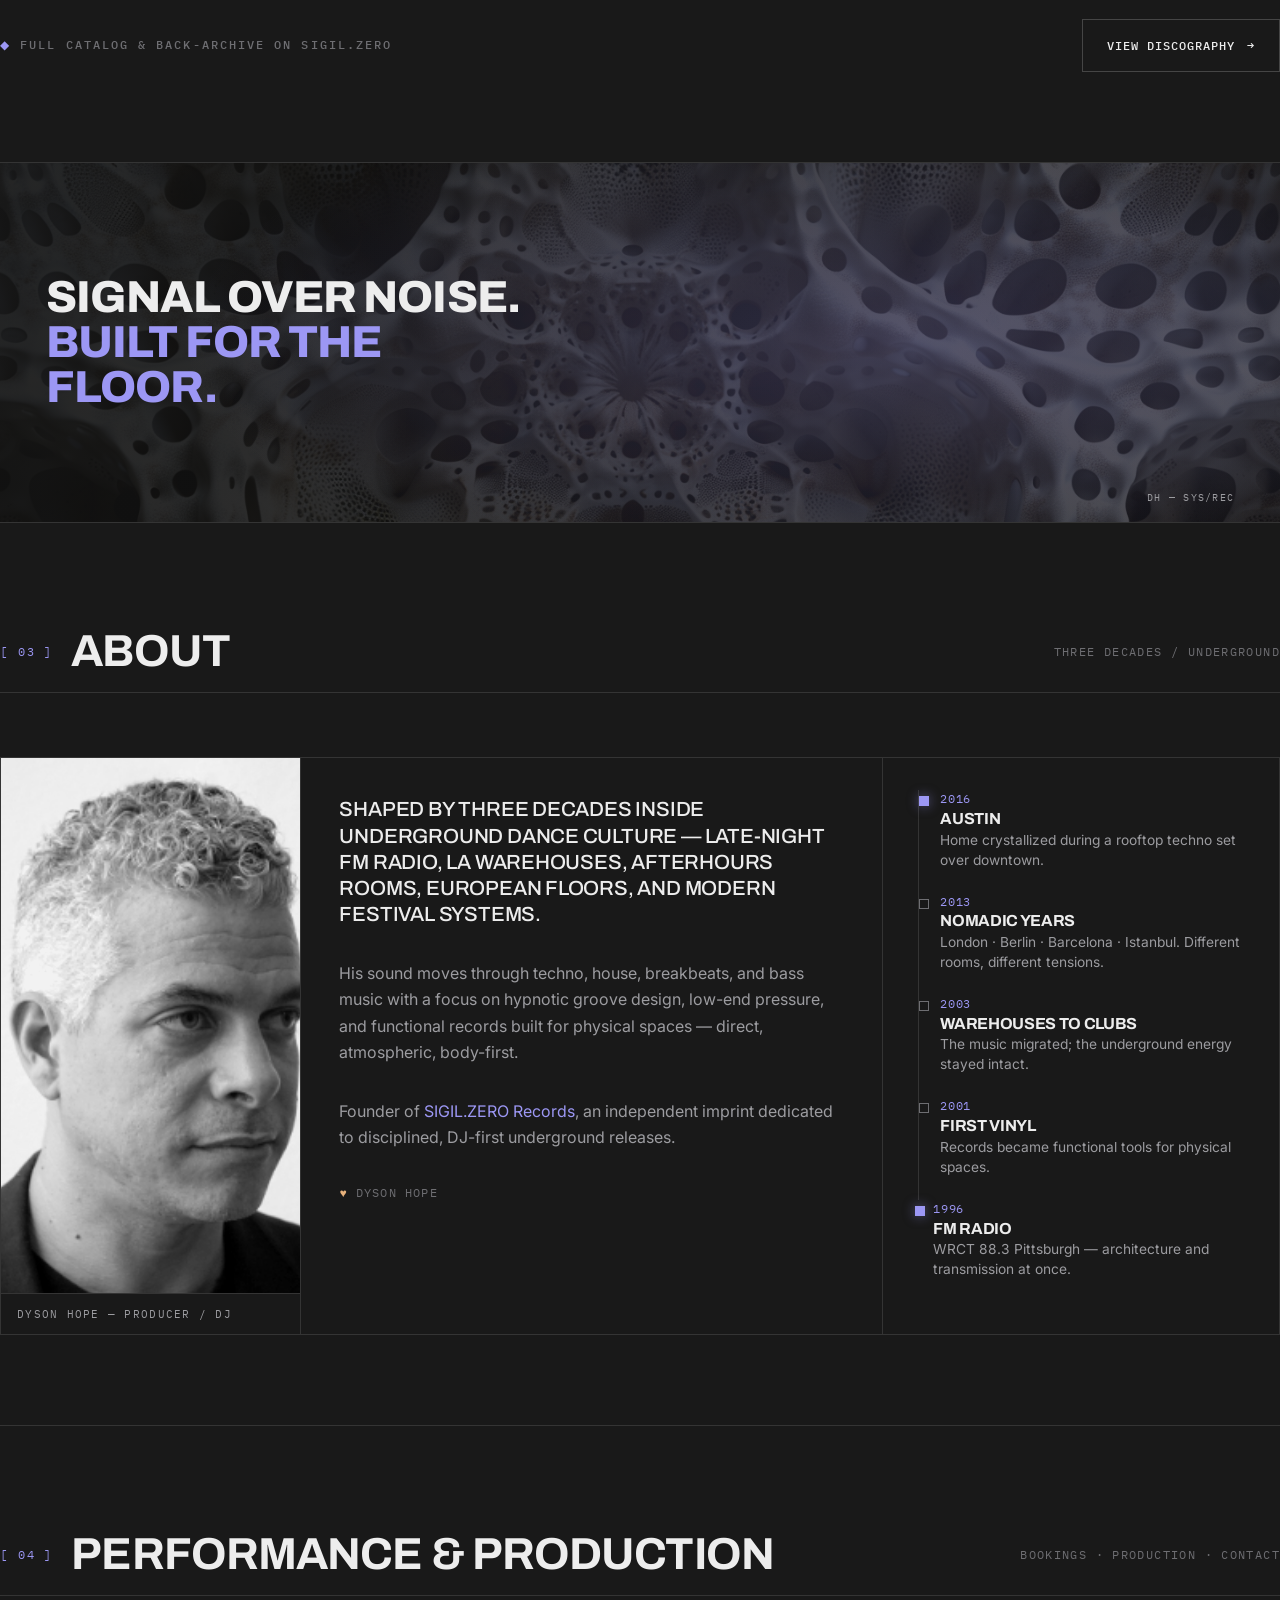
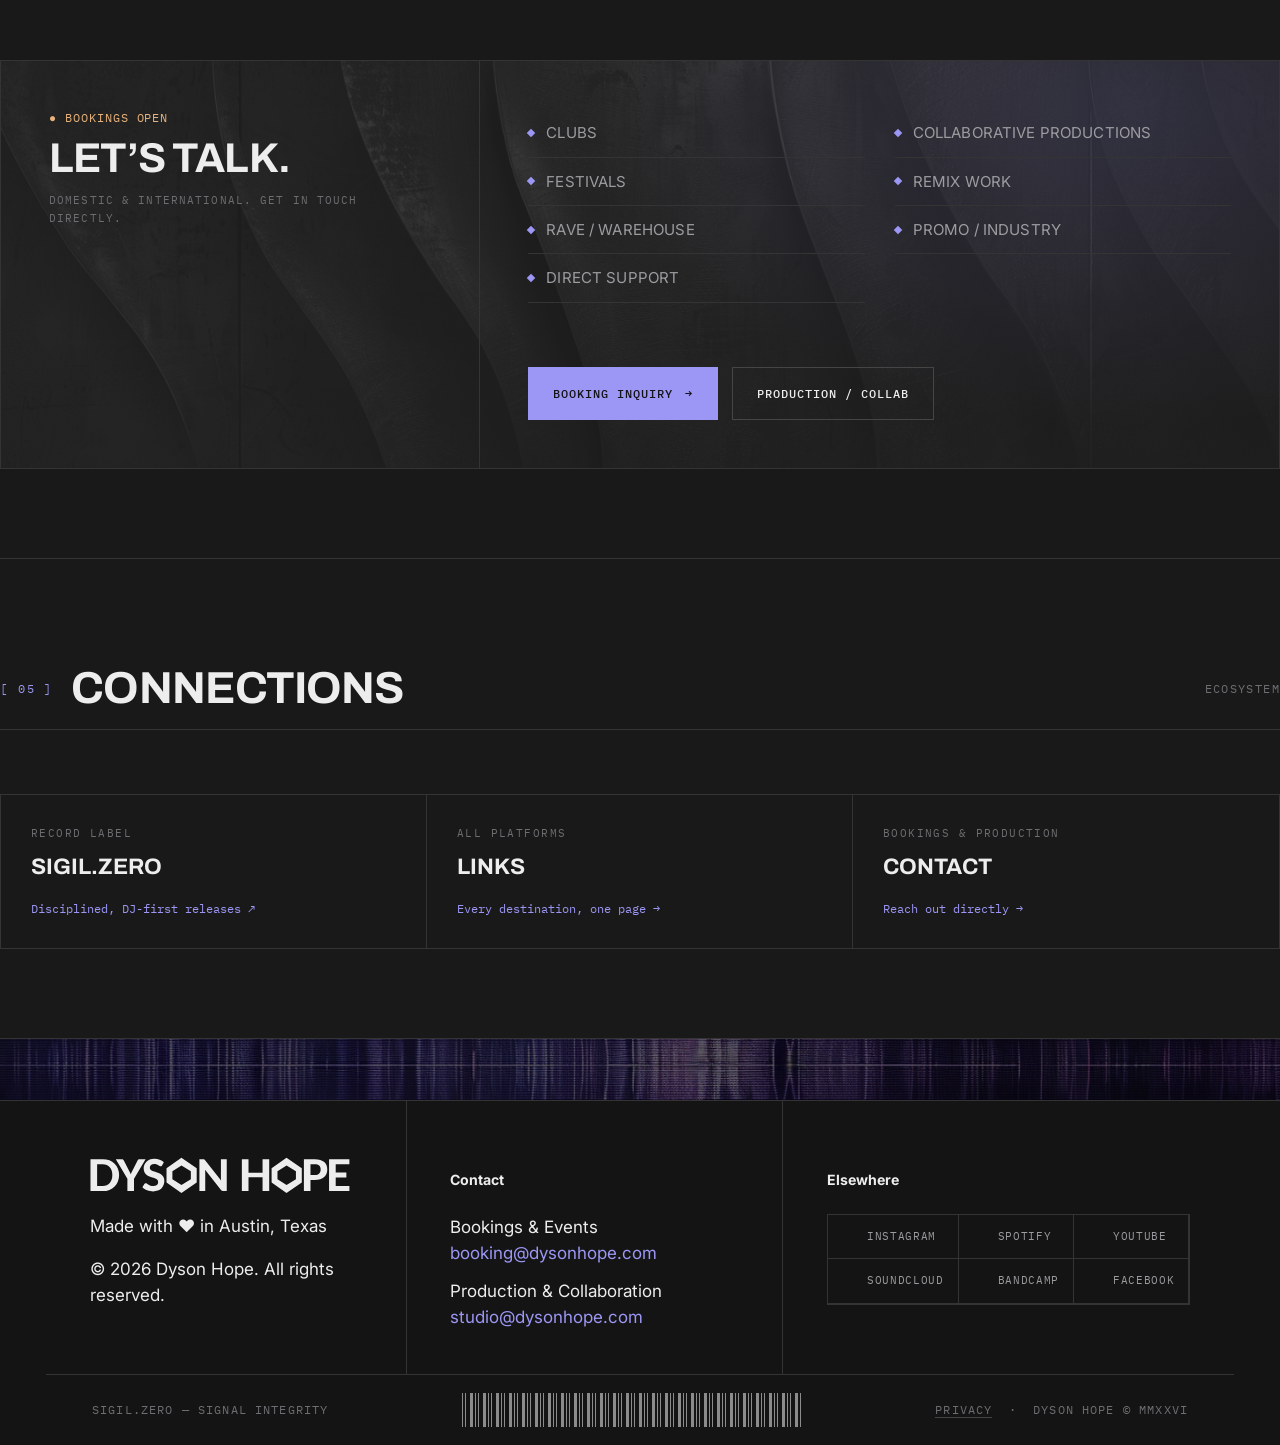
==== commit 53a79956: "feat(blog): add blog section (Markdown→HTML generator reuse, brutalist template, BLOG nav, seed post" ====
--- a/index.html
+++ b/index.html
@@ -83,6 +83,7 @@
         <!--
         <a href="#calendar">Calendar</a>
         -->
+        <a href="./blog/" data-track="true" data-entity="cta" data-action="click" data-target="blog" data-page-type="home">Blog</a>
         <a href="./links/index.html" data-track="true" data-entity="cta" data-action="click" data-target="links" data-page-type="home">Links &rarr;</a>
         <a href="#contact" class="cta">Contact</a>
       </nav>
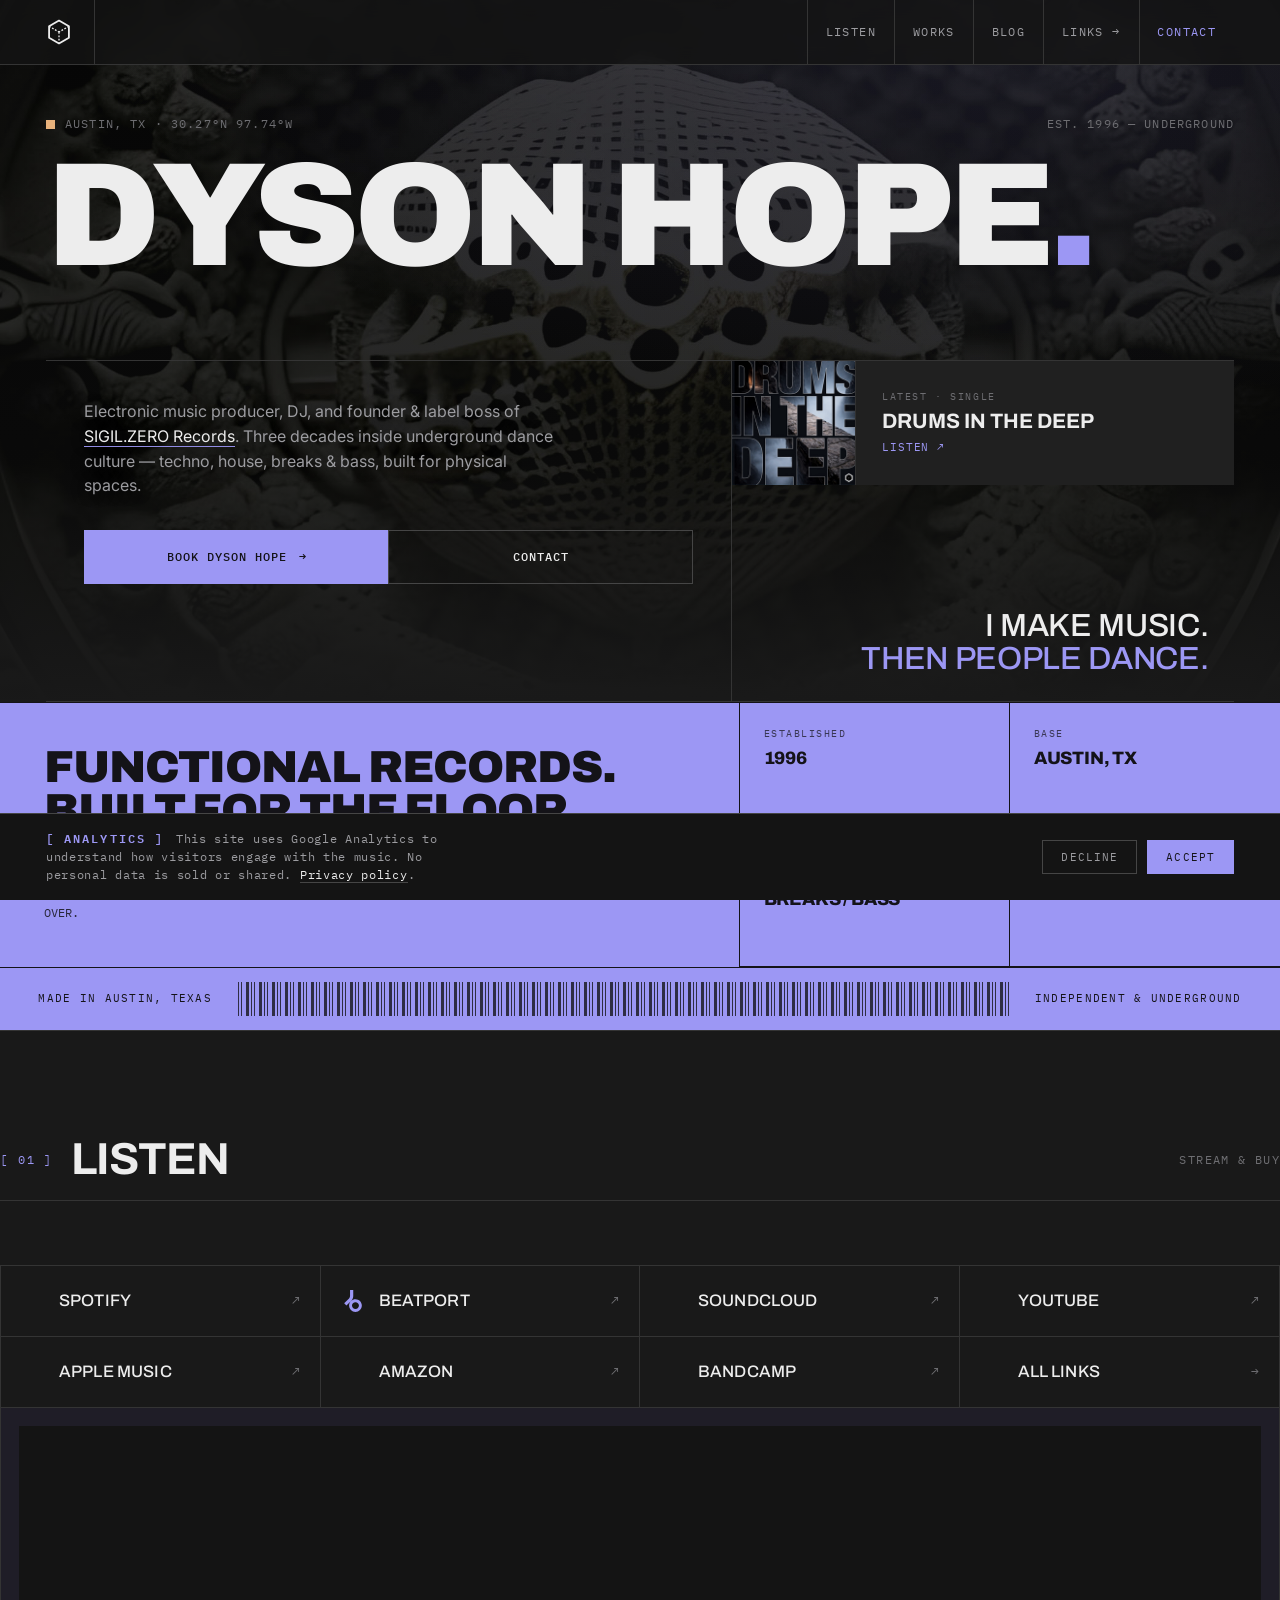
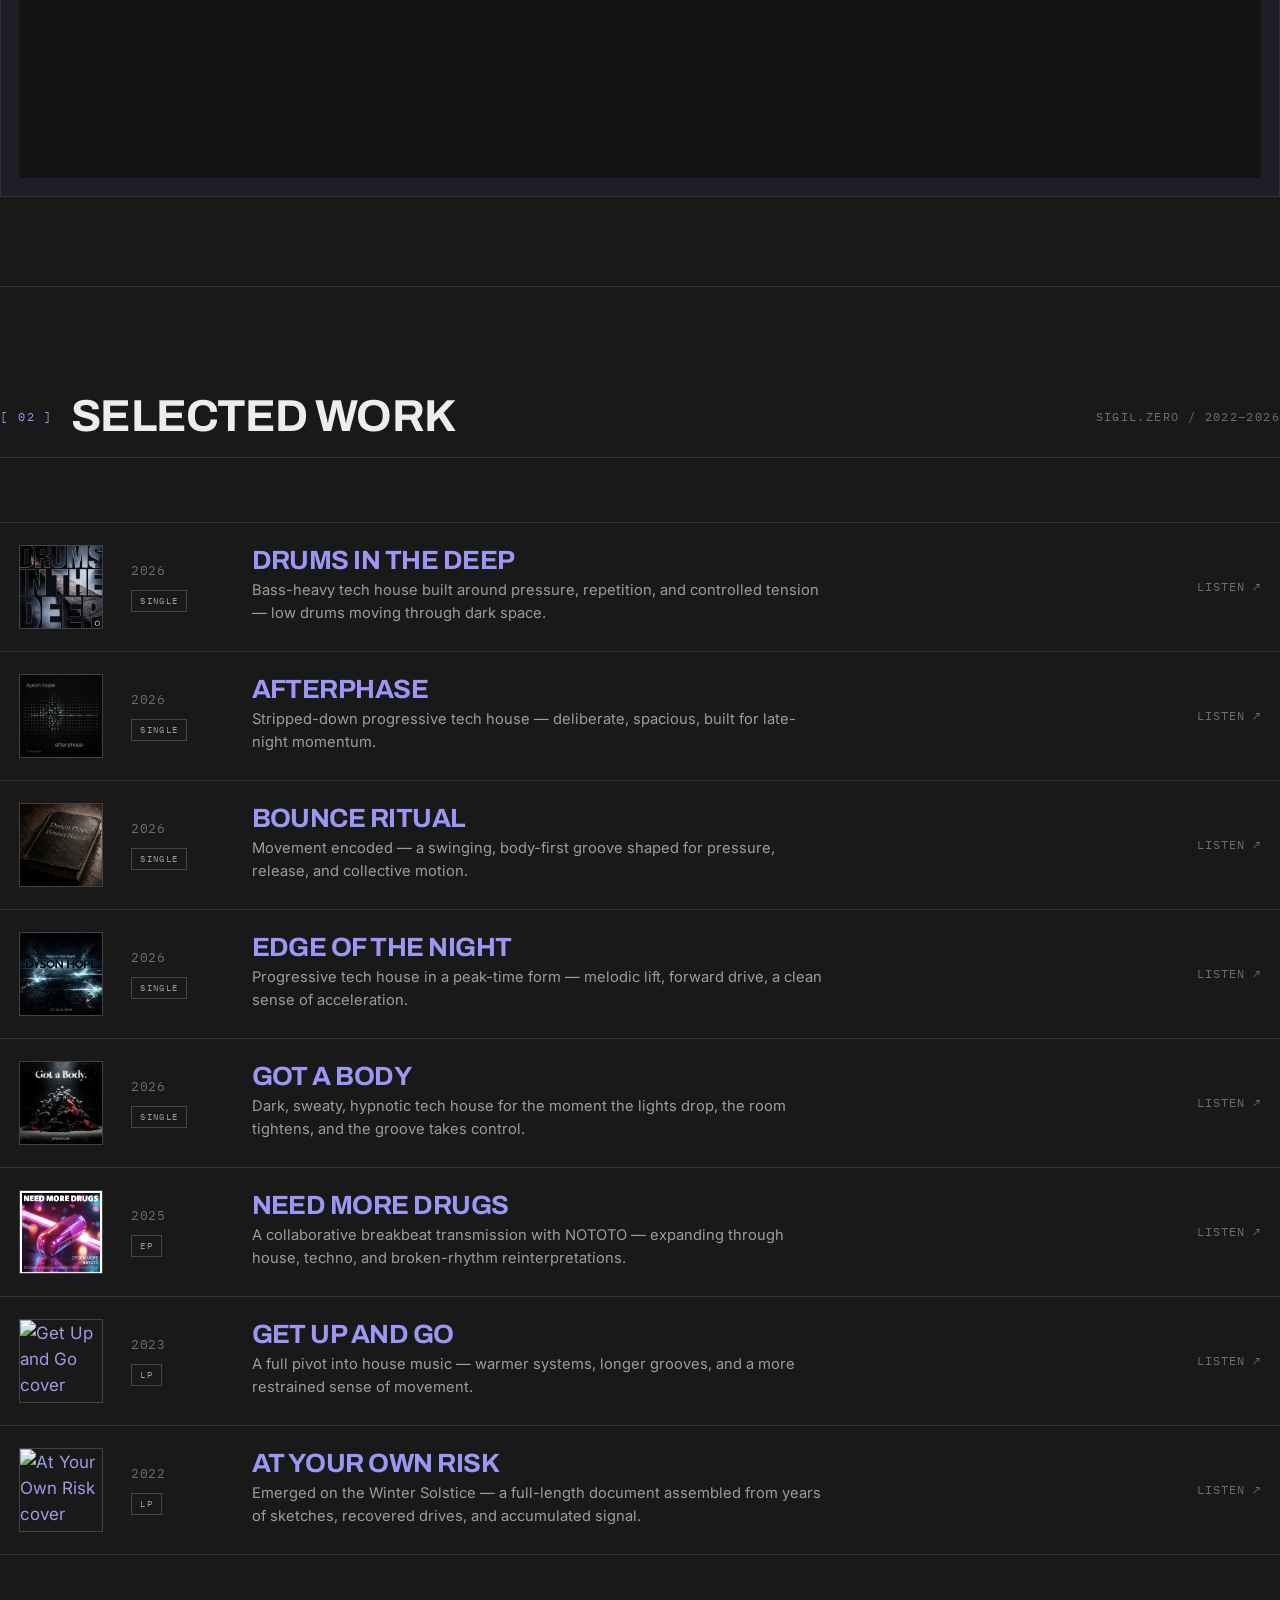
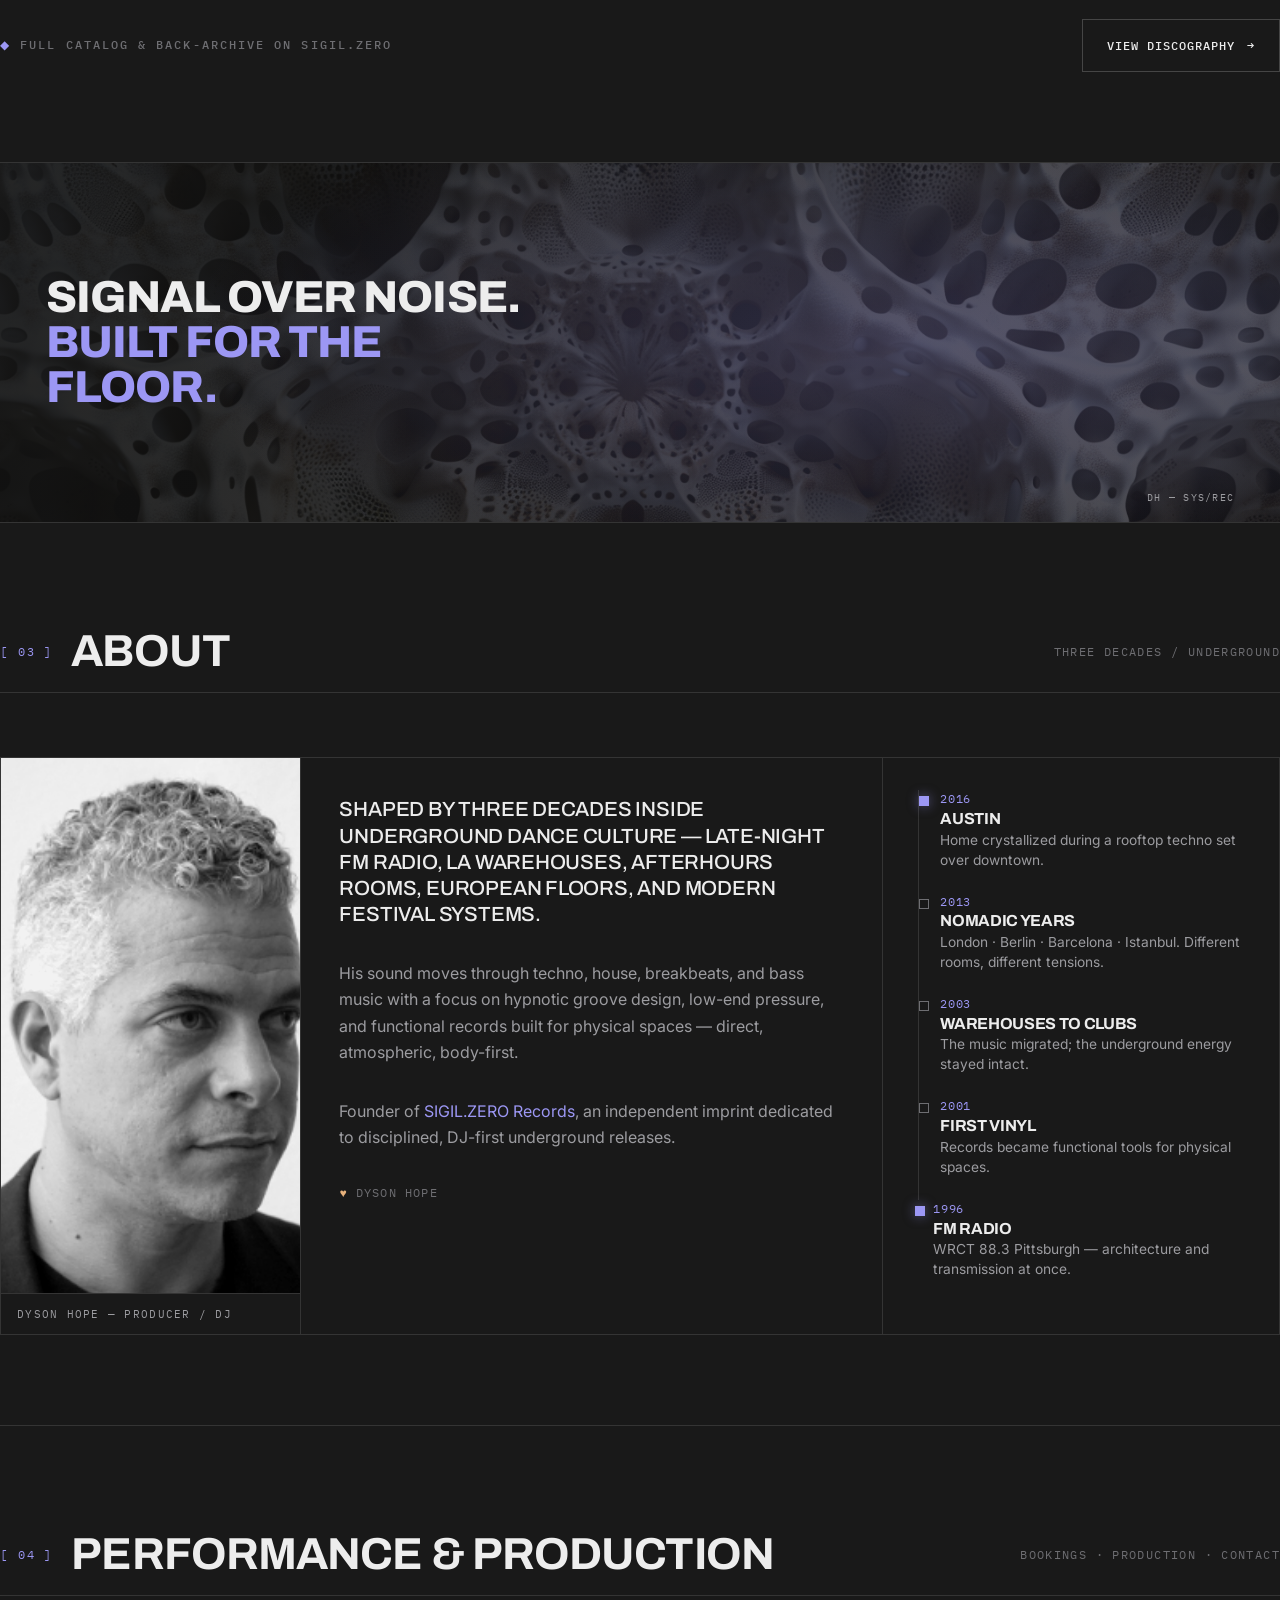
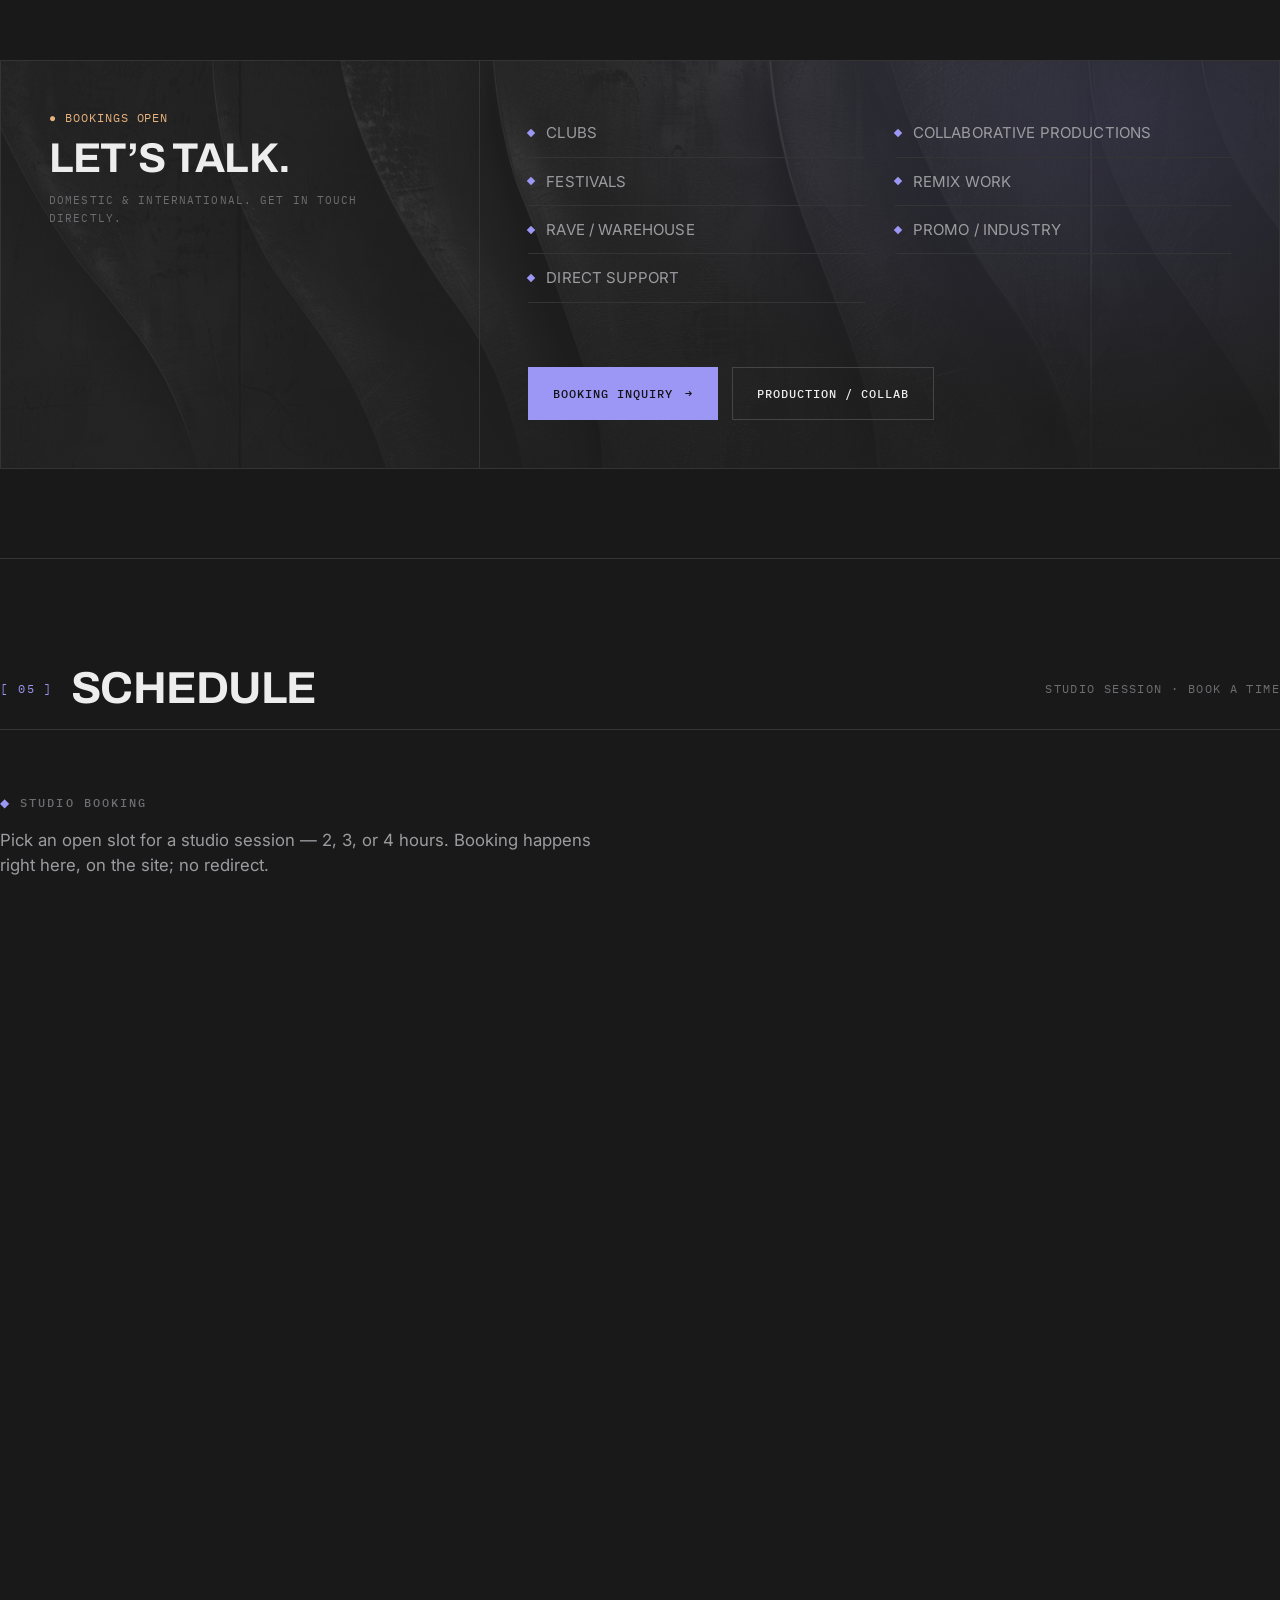
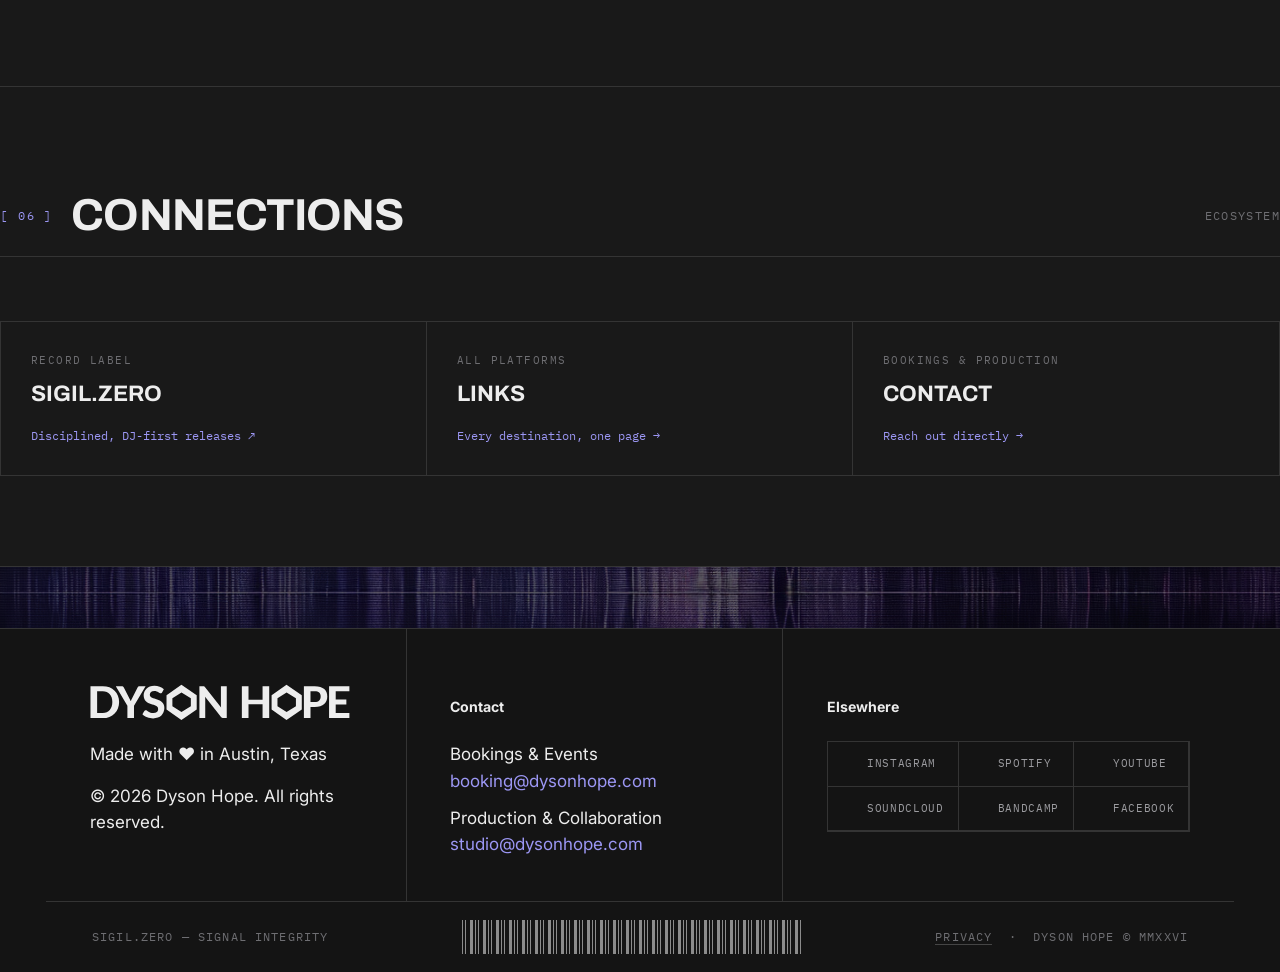
==== commit 56e722a3: "feat(schedule): add on-domain Cal.com studio booking embed, retire external redirect" ====
--- a/index.html
+++ b/index.html
@@ -52,6 +52,16 @@
 	<link href="assets/plugins/font-awesome/css/all.css" rel="stylesheet">
 	<!-- Design system -->
 	<link rel="stylesheet" href="assets/css/dysonhope.css">
+	<!-- Schedule section (Cal.com embed) — page-specific layout -->
+	<style>
+	.sched{display:block;max-width:920px}
+	.sched-lead{margin-bottom:clamp(20px,3.4vw,38px)}
+	.sched-lead .eyebrow b{color:var(--accent)}
+	.sched-sub{color:var(--text-2);max-width:54ch;margin:14px 0 0;font-size:1.05rem;line-height:1.5}
+	.sched-embed{position:relative;width:100%}
+	.sched-embed iframe{display:block;border:none;width:100%;min-height:680px;color-scheme:dark}
+	@media(max-width:560px){.sched-embed iframe{min-height:760px}}
+	</style>
 </head>
 <body>
 <!-- Cookie consent bar -->
@@ -313,6 +323,27 @@
   </div>
 </section>
 
+<!-- SCHEDULE -->
+<!-- Studio booking via Cal.com inline embed (jasoncookdesign/studio). Always visible; anchor-reachable only (no nav item). "Schedule" names studio booking; "Calendar" is reserved for live event dates below. -->
+<section id="schedule">
+  <div class="container sec-pad">
+    <div class="sec-head reveal"><span class="tag">[ 05 ]</span><h2>Schedule</h2><span class="meta">Studio Session &middot; Book a Time</span></div>
+    <div class="sched reveal">
+      <div class="sched-lead">
+        <p class="eyebrow"><b>&#9670;</b> Studio booking</p>
+        <p class="sched-sub">Pick an open slot for a studio session &mdash; 2, 3, or 4 hours. Booking happens right here, on the site; no redirect.</p>
+      </div>
+      <div class="sched-embed">
+        <iframe
+          src="https://cal.com/jasoncookdesign/studio?embed=true&theme=dark&brandColor=9C97F4&hideEventTypeDetails=false&layout=month_view"
+          title="Book a studio session with Dyson Hope"
+          loading="lazy"
+          data-track="true" data-entity="cta" data-action="view" data-target="studio_session" data-page-type="home" data-cta-type="schedule"></iframe>
+      </div>
+    </div>
+  </div>
+</section>
+
 <!-- CALENDAR -->
 <!-- Live event dates: populate .events div when confirmed dates exist. Remove section + nav link when empty. -->
 <!--
@@ -330,7 +361,7 @@
 <!-- CONNECTIONS -->
 <section id="connections">
   <div class="container sec-pad">
-    <div class="sec-head reveal"><span class="tag">[ 05 ]</span><h2>Connections</h2><span class="meta">Ecosystem</span></div>
+    <div class="sec-head reveal"><span class="tag">[ 06 ]</span><h2>Connections</h2><span class="meta">Ecosystem</span></div>
     <div class="eco reveal">
       <a href="https://sigilzero.com" target="_blank" rel="noopener" data-track="true" data-entity="label" data-action="click" data-target="sigilzero" data-platform="website" data-page-type="home"><span class="role">Record Label</span><span class="nm">SIGIL.ZERO</span><span class="arw2">Disciplined, DJ-first releases &#8599;</span></a>
       <a href="./links/index.html" data-track="true" data-entity="cta" data-action="click" data-target="links" data-page-type="home"><span class="role">All Platforms</span><span class="nm">Links</span><span class="arw2">Every destination, one page &rarr;</span></a>
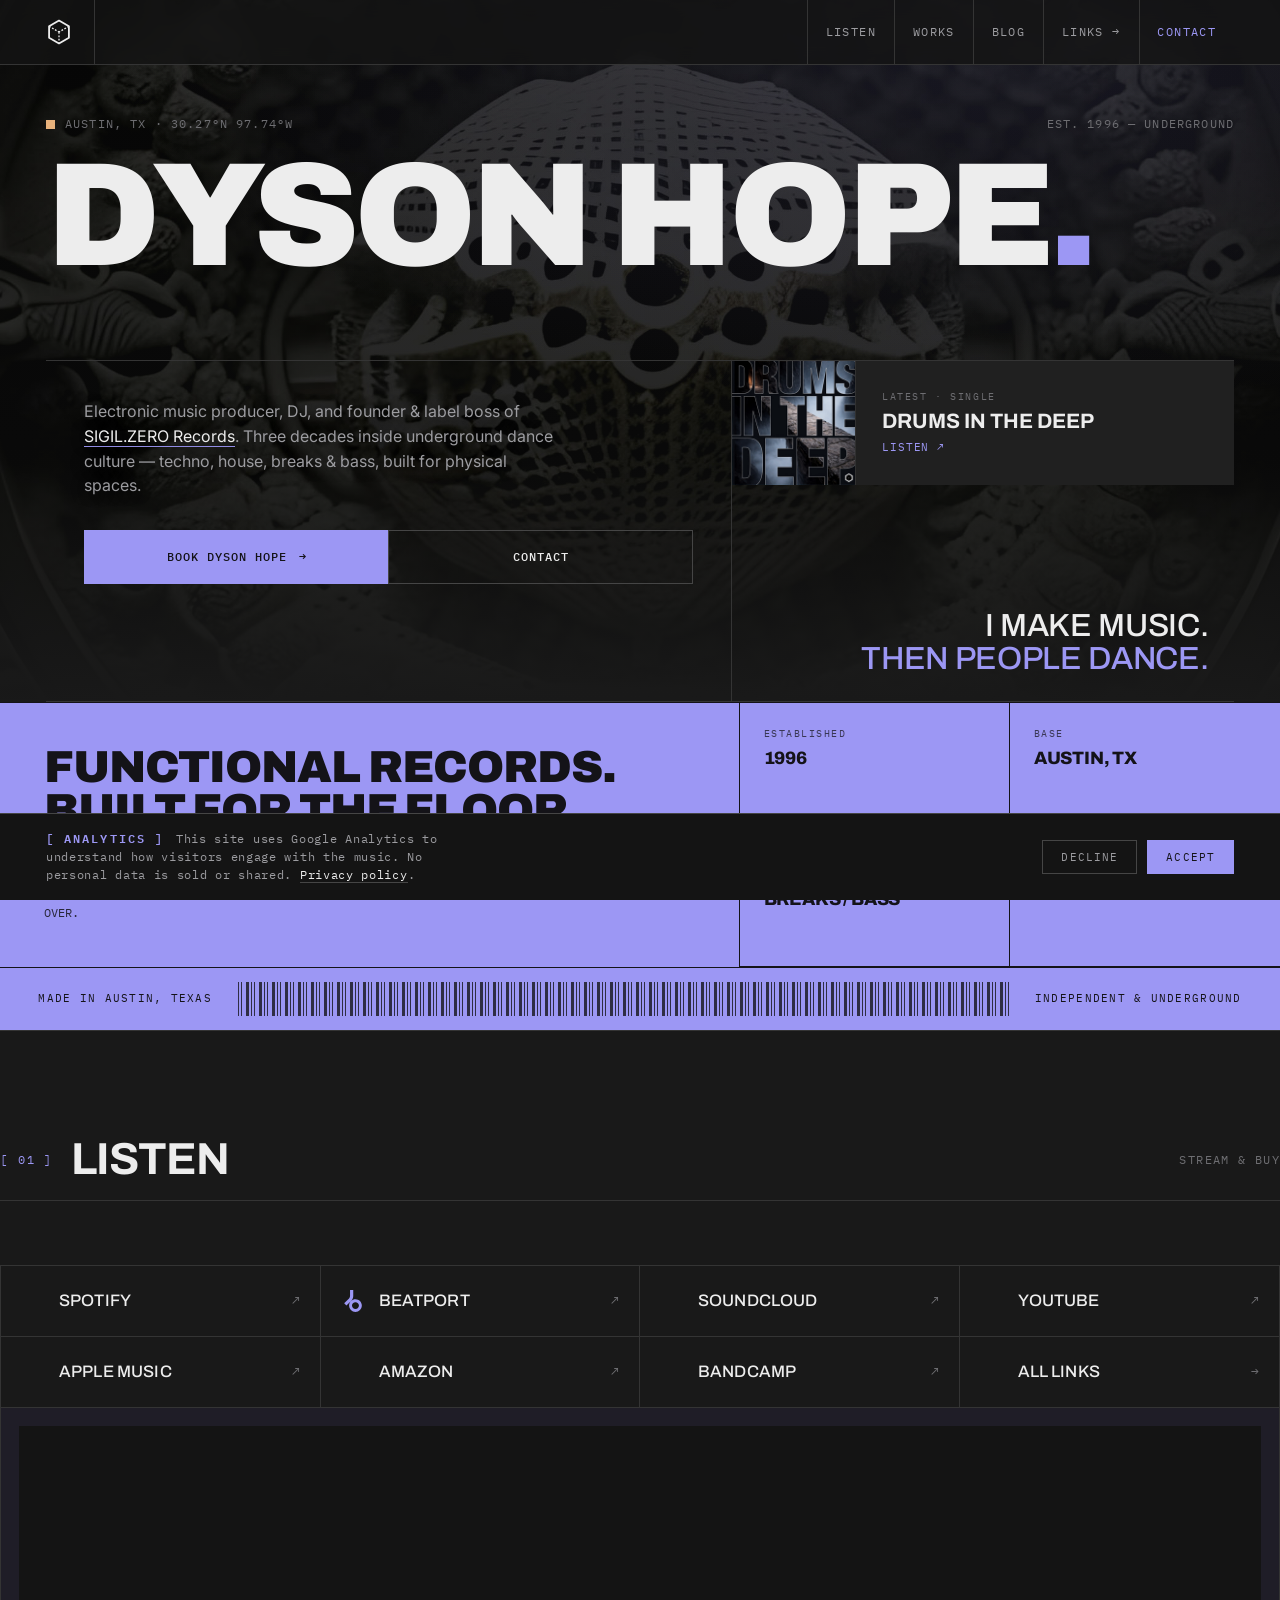
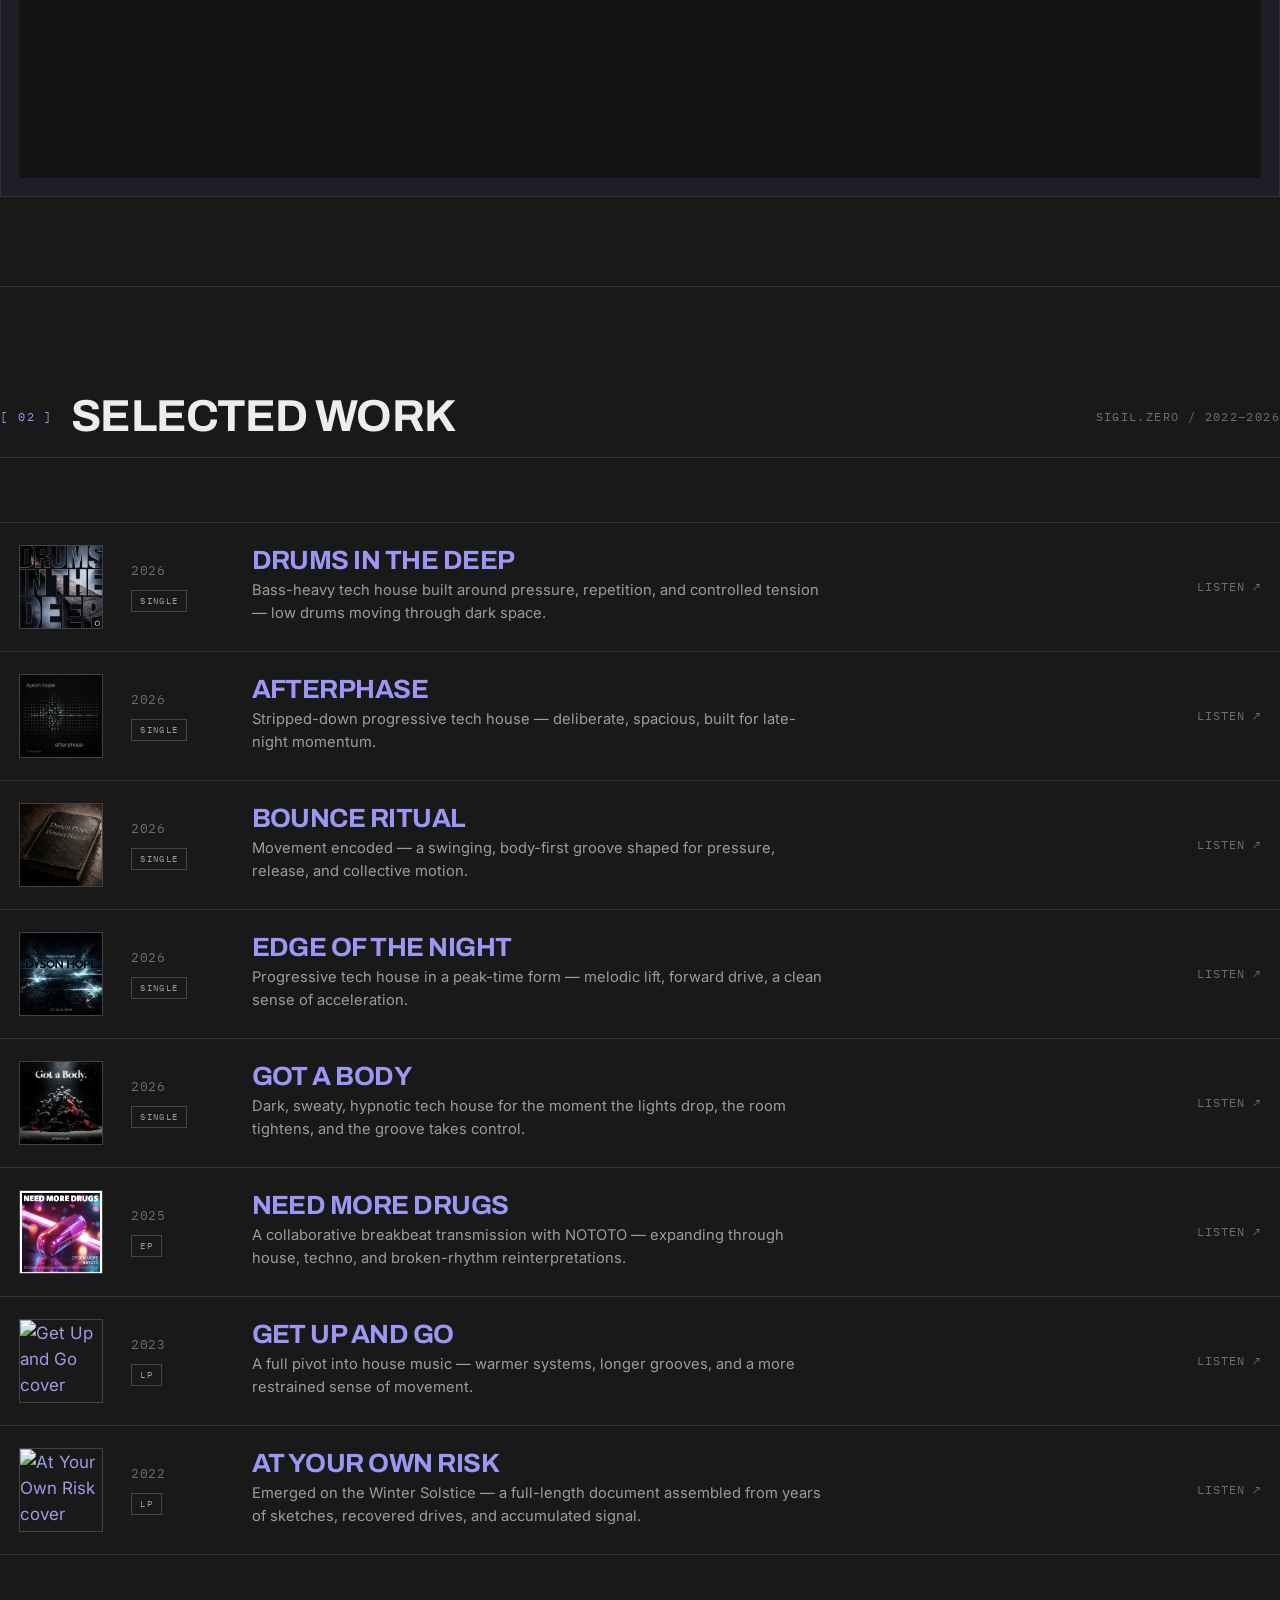
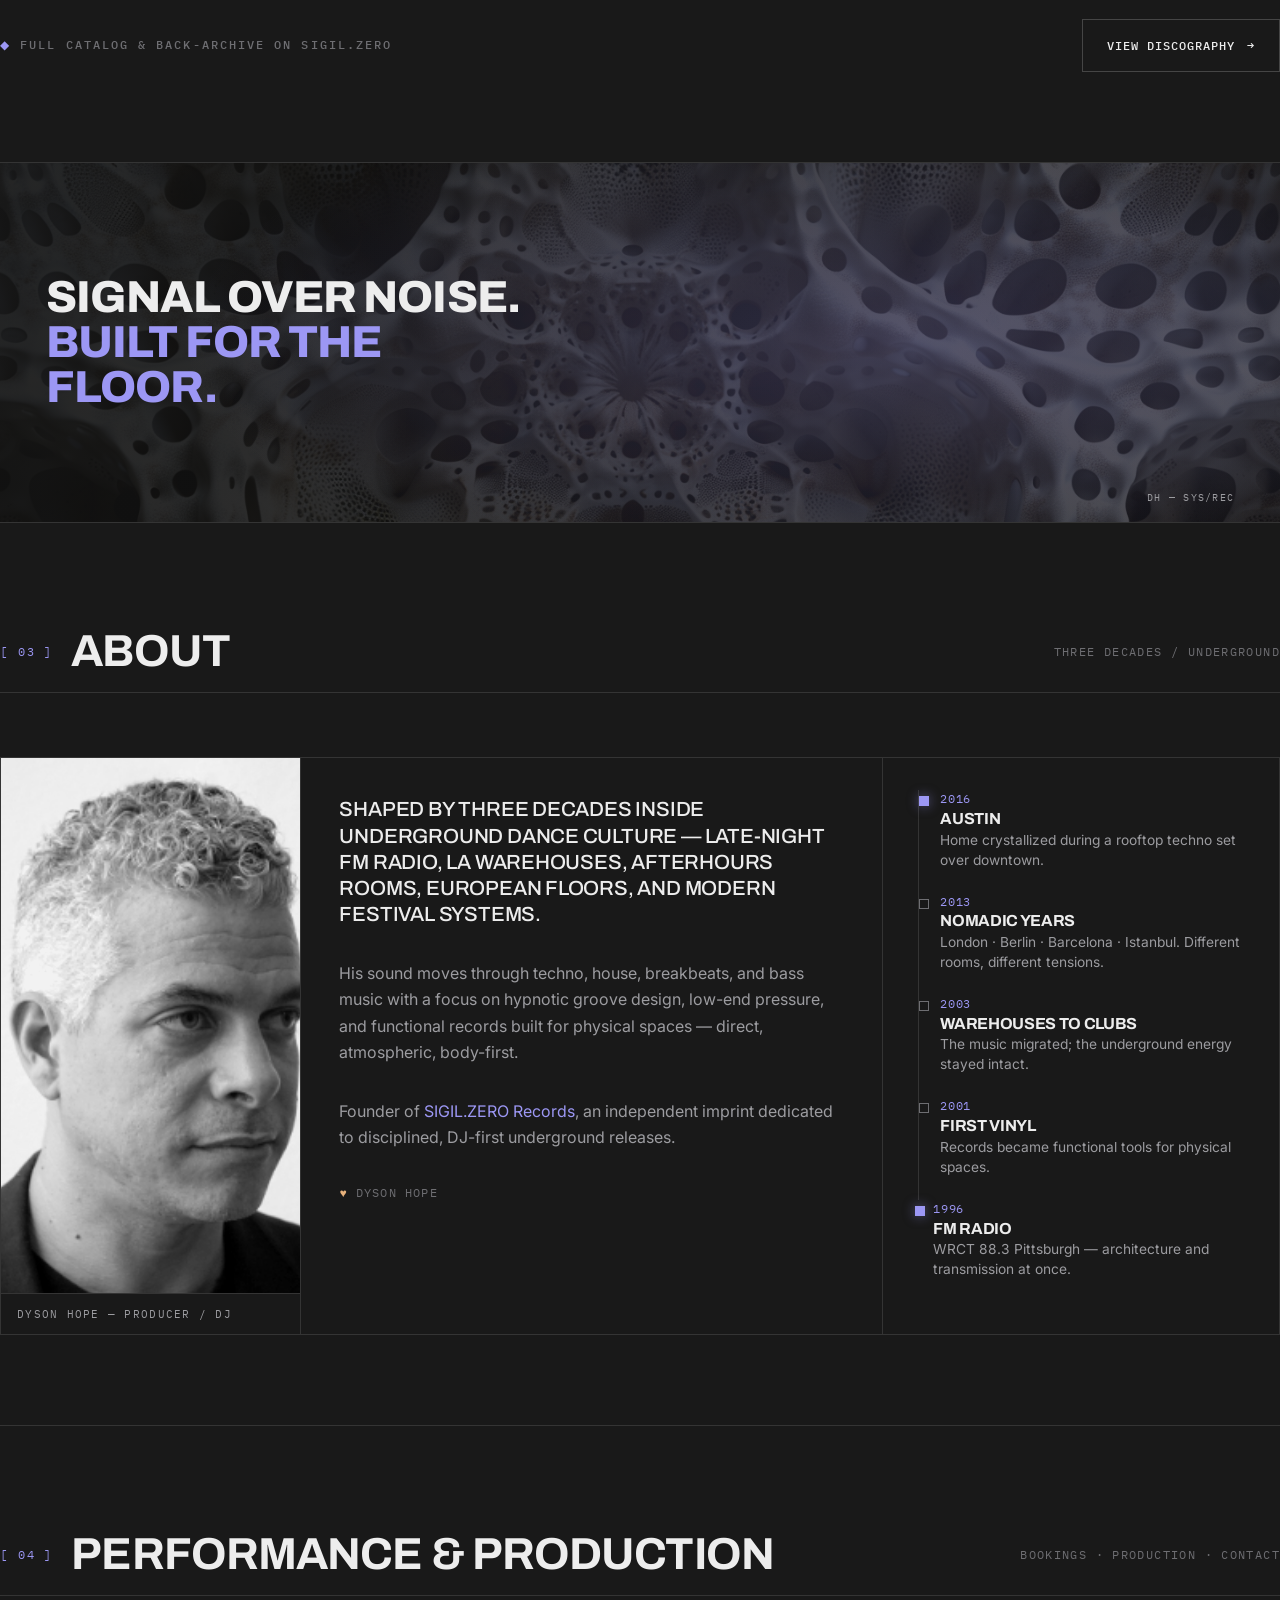
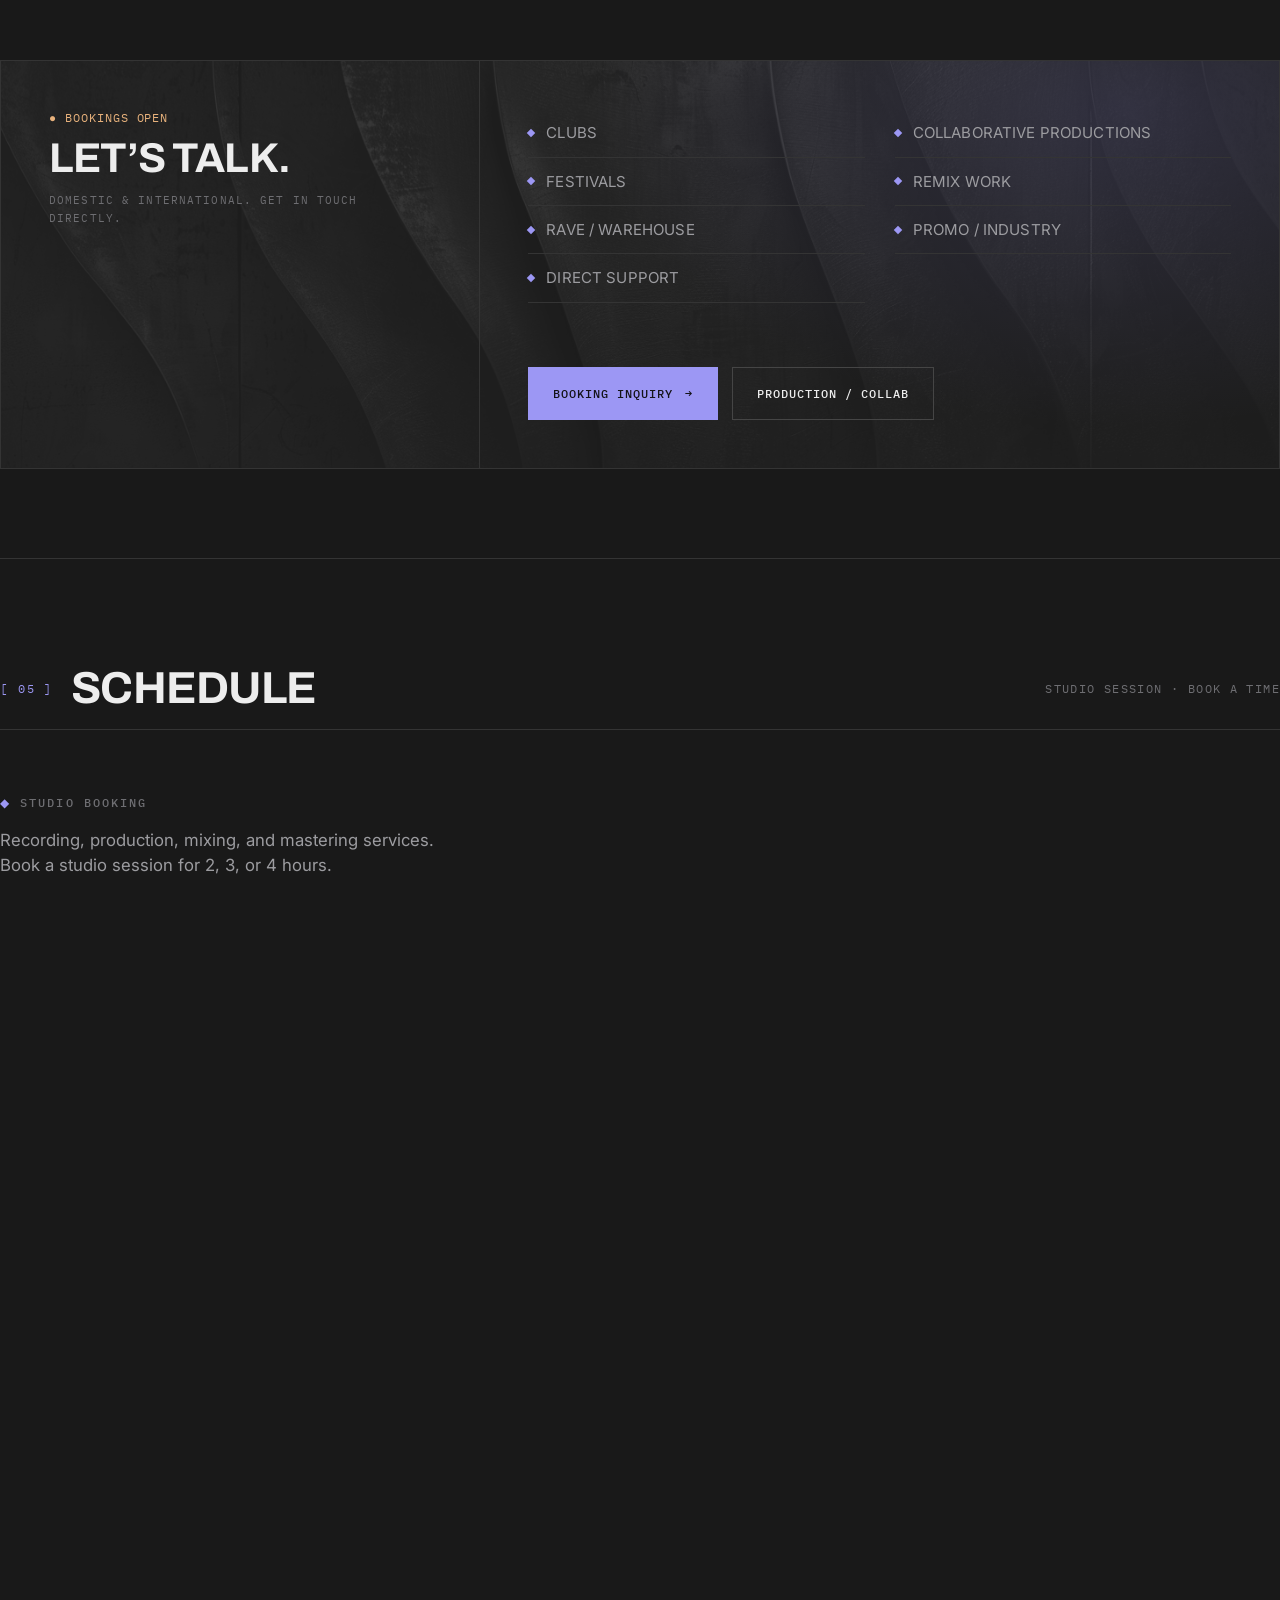
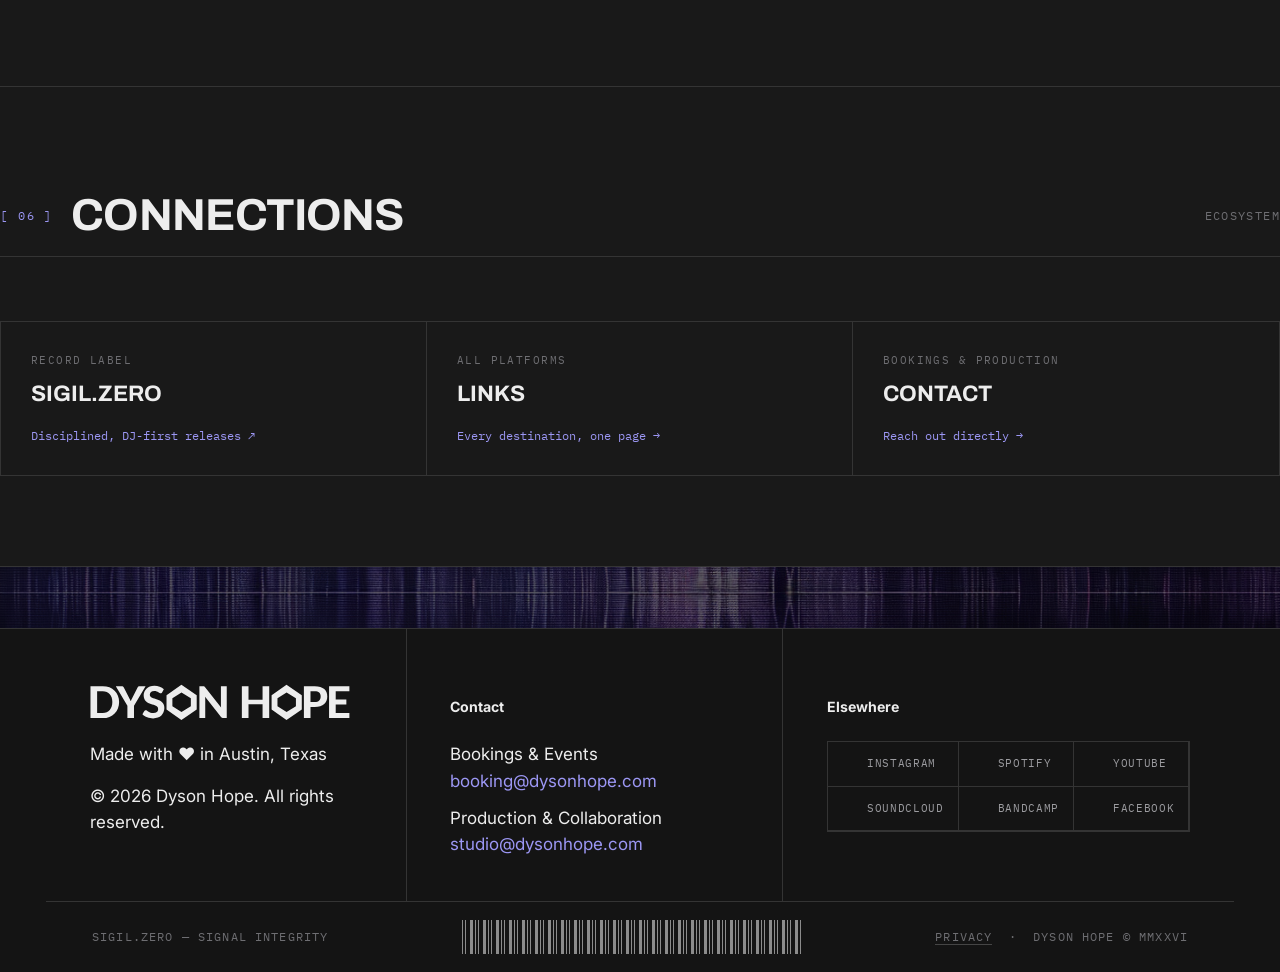
==== commit de3def1a: "style(text): change schedule copy" ====
--- a/index.html
+++ b/index.html
@@ -331,7 +331,7 @@
     <div class="sched reveal">
       <div class="sched-lead">
         <p class="eyebrow"><b>&#9670;</b> Studio booking</p>
-        <p class="sched-sub">Pick an open slot for a studio session &mdash; 2, 3, or 4 hours. Booking happens right here, on the site; no redirect.</p>
+        <p class="sched-sub"> Recording, production, mixing, and mastering services.<br>Book a studio session for 2, 3, or 4 hours.</p>
       </div>
       <div class="sched-embed">
         <iframe
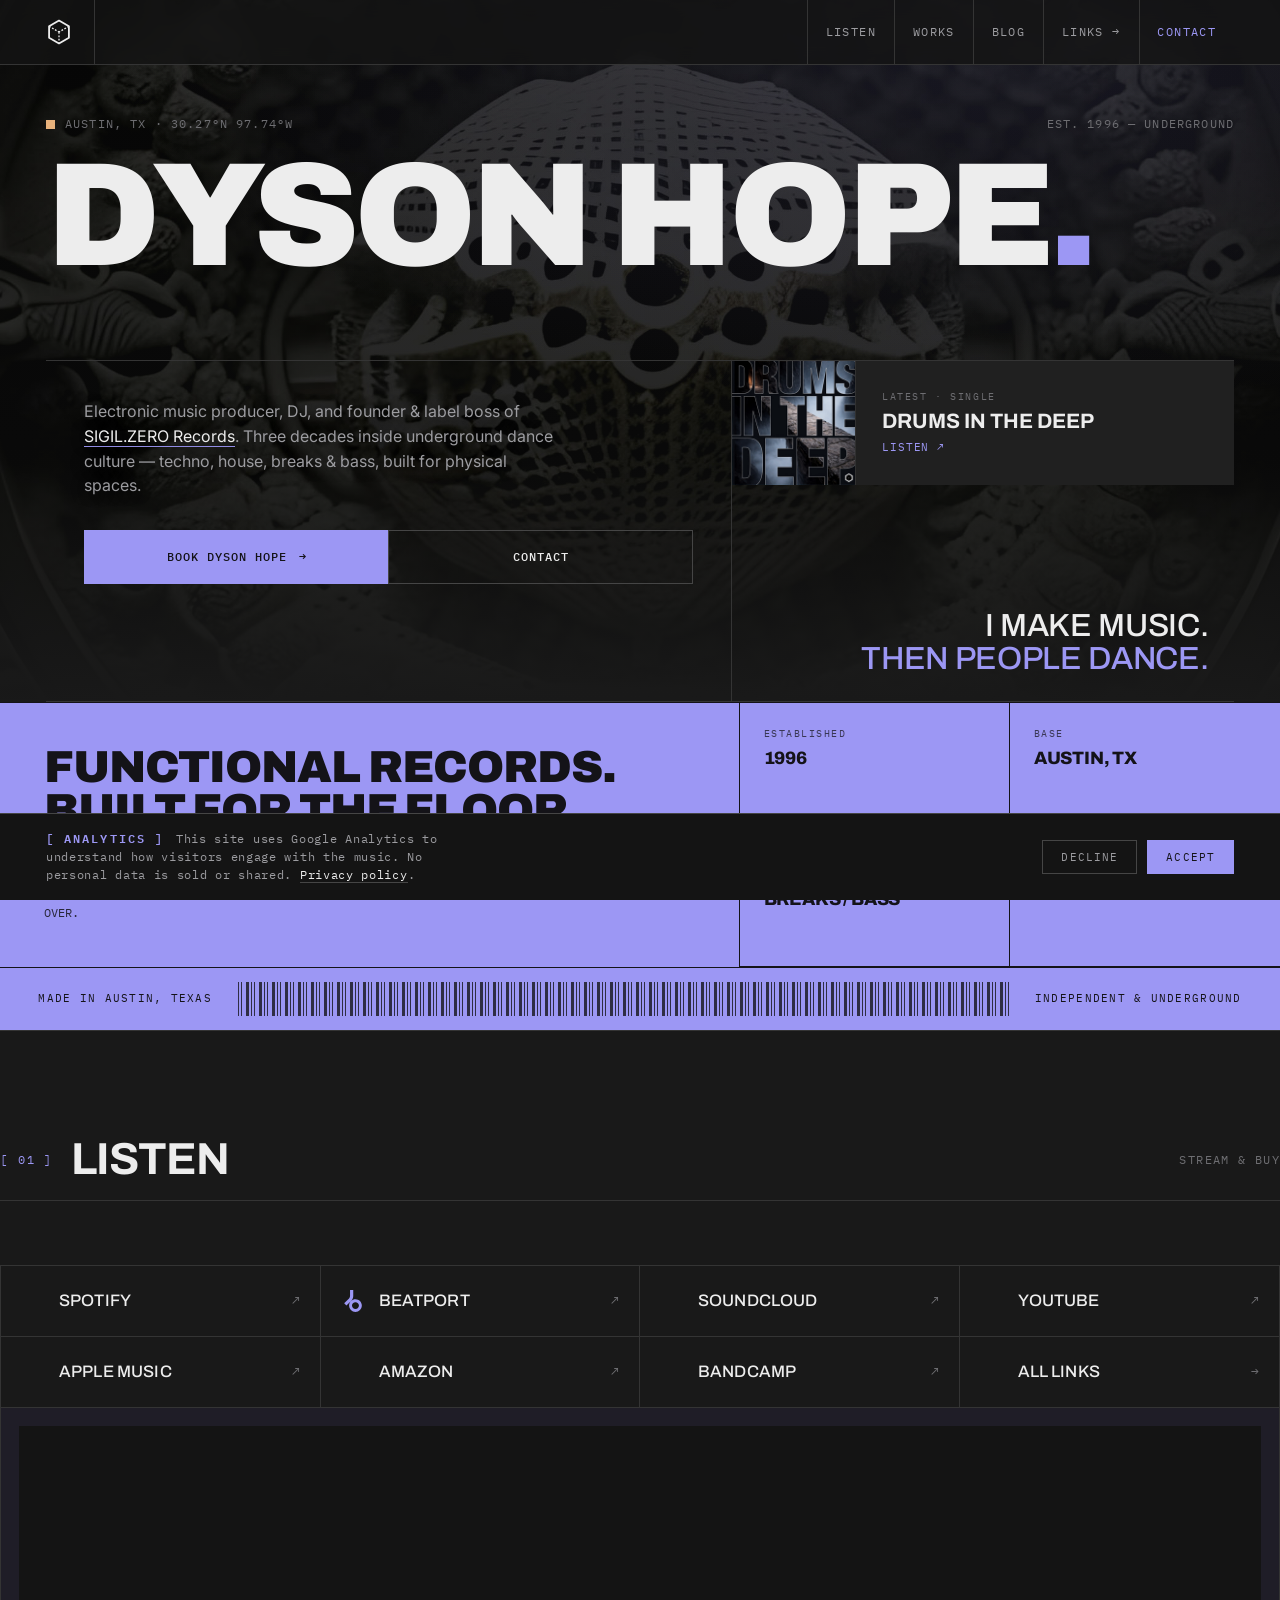
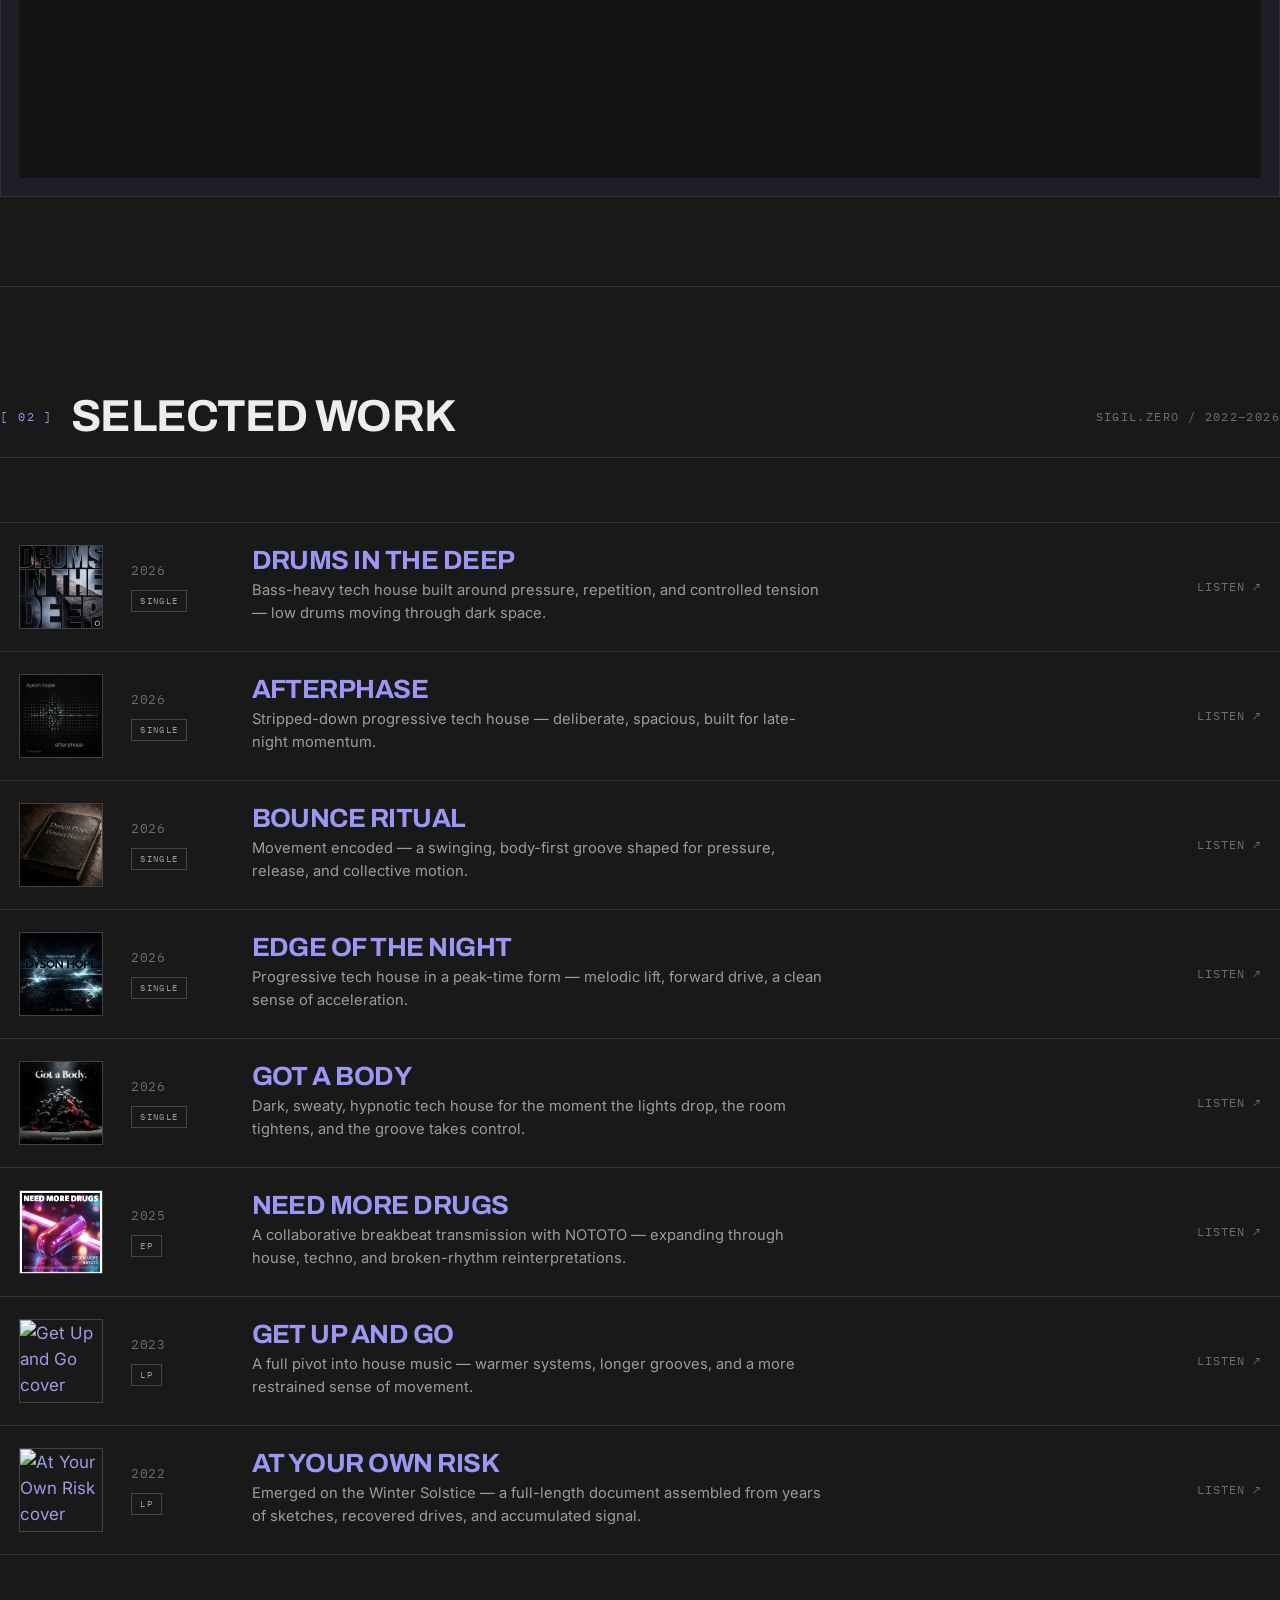
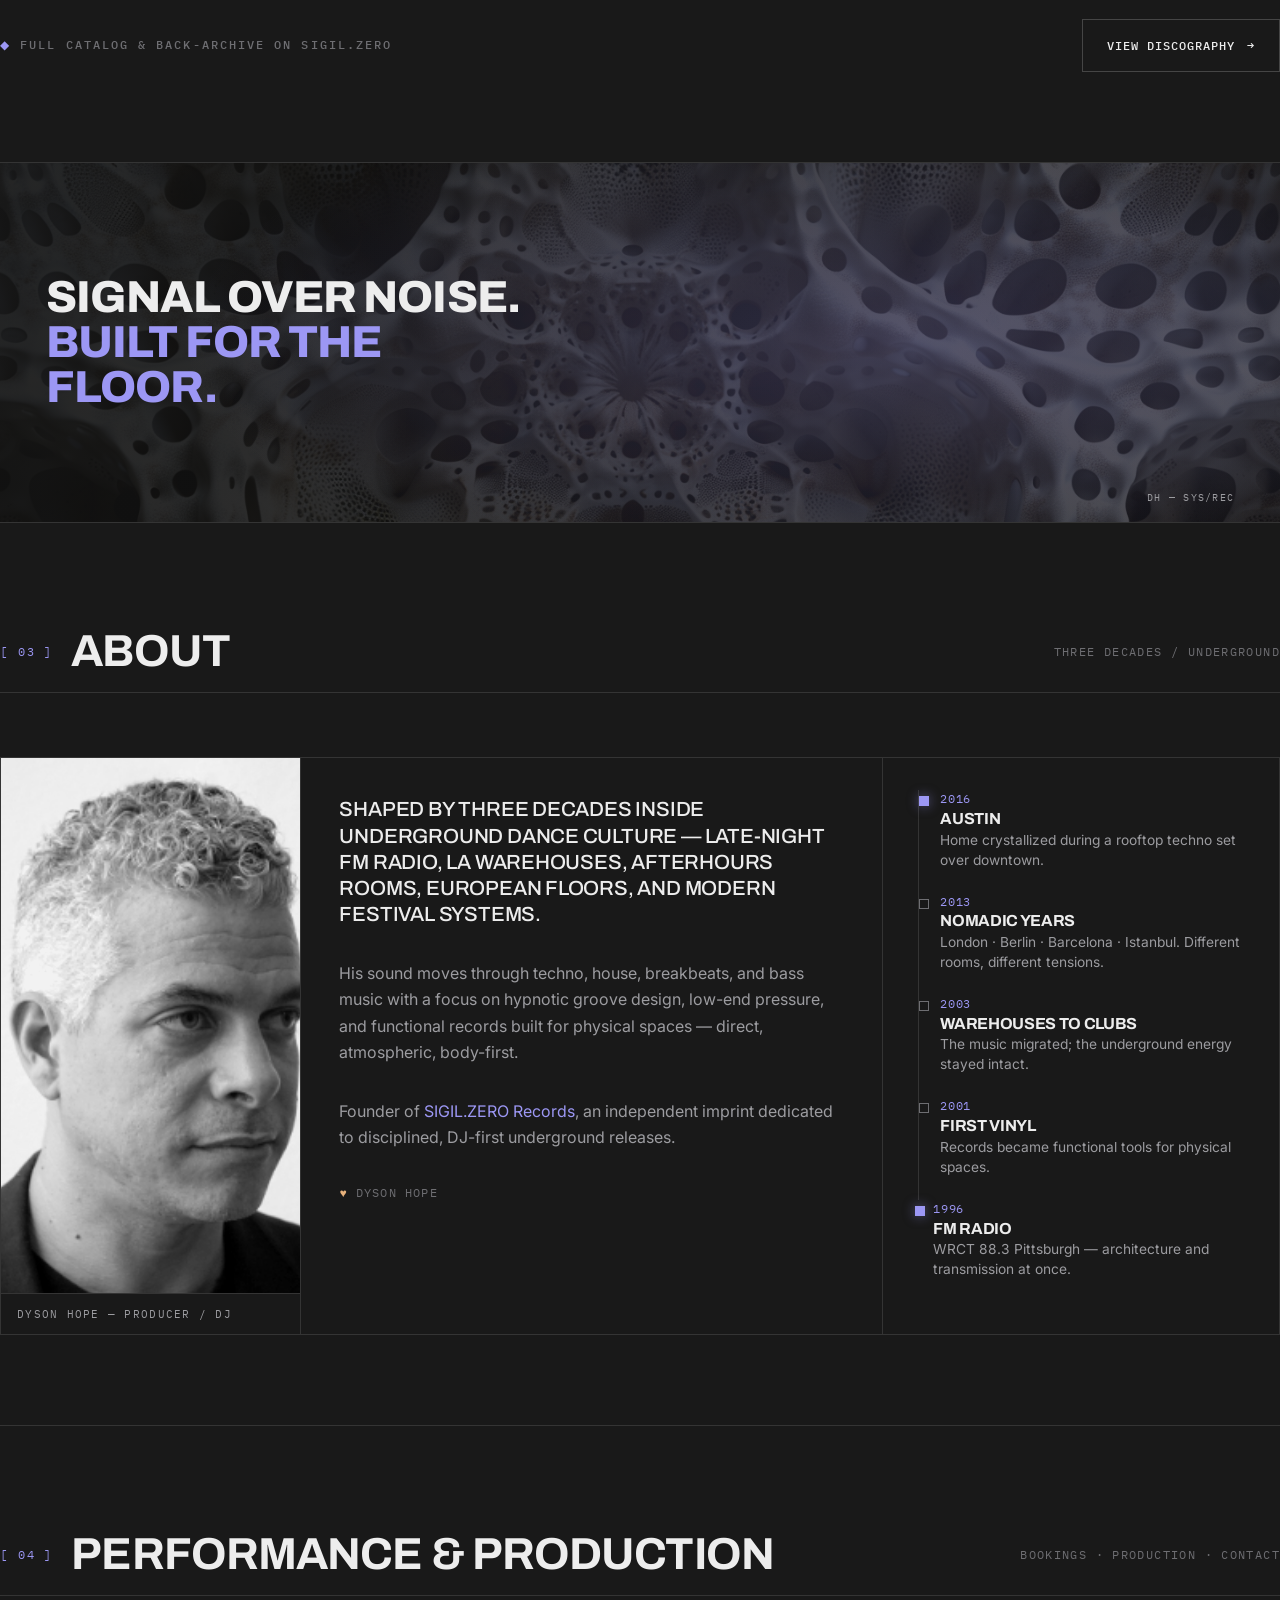
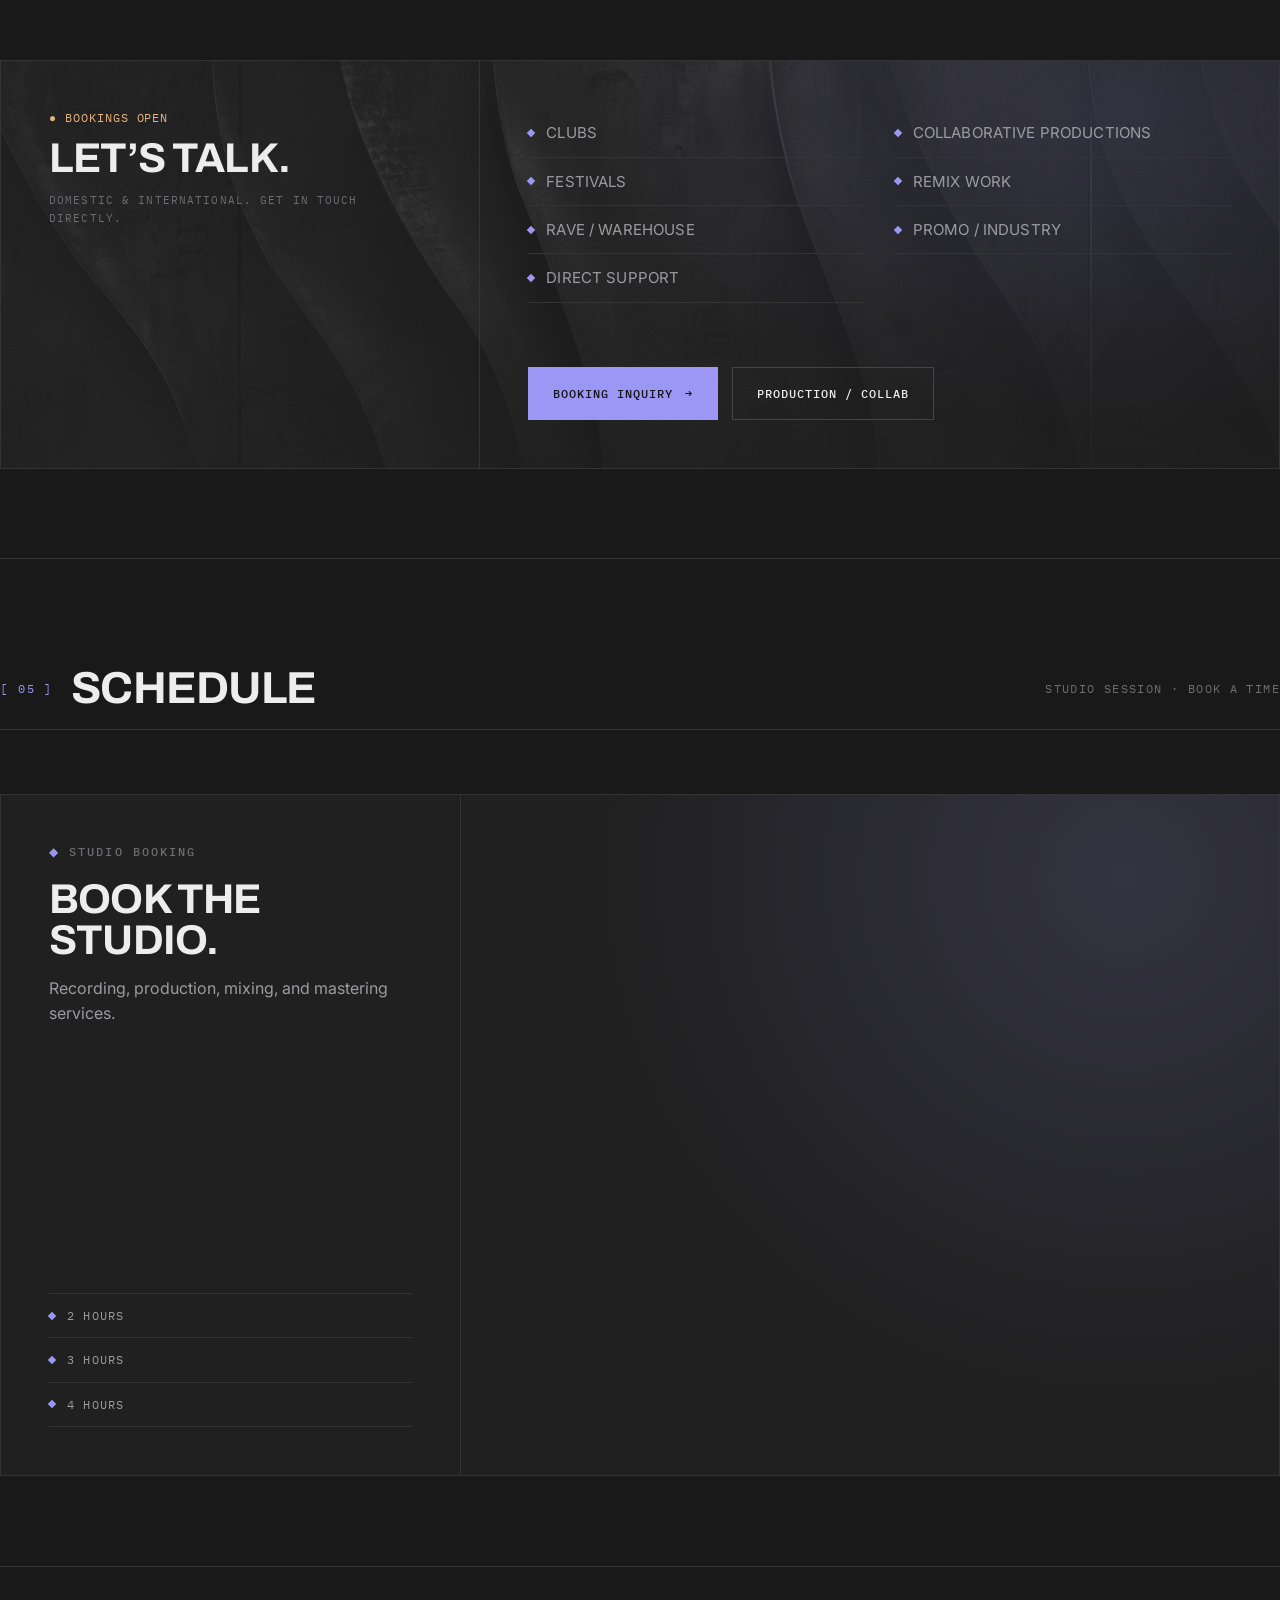
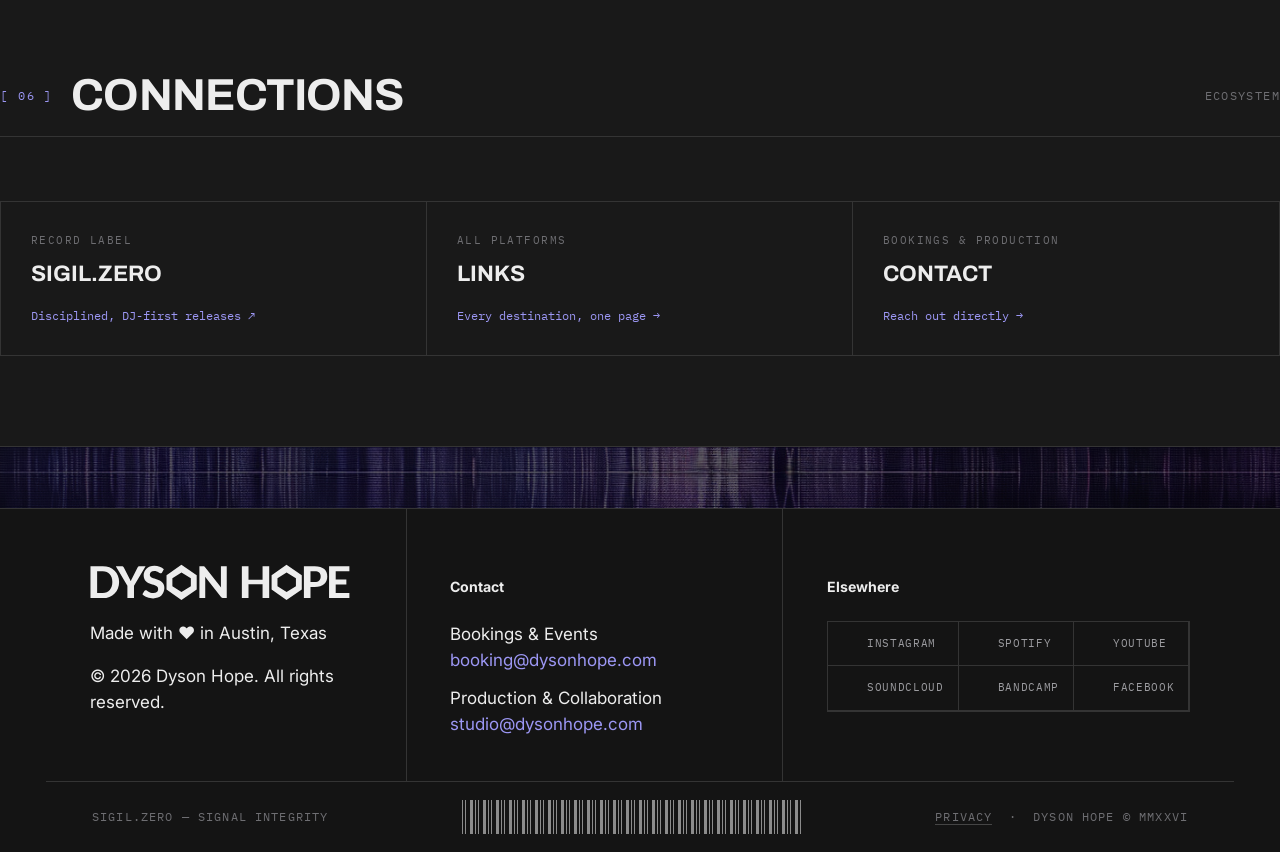
==== commit 4a28407f: "style(schedule): frame Cal.com embed in a two-column grid with text rail so its width reads as delib" ====
--- a/index.html
+++ b/index.html
@@ -52,15 +52,21 @@
 	<link href="assets/plugins/font-awesome/css/all.css" rel="stylesheet">
 	<!-- Design system -->
 	<link rel="stylesheet" href="assets/css/dysonhope.css">
-	<!-- Schedule section (Cal.com embed) — page-specific layout -->
+	<!-- Schedule section (Cal.com embed) — brutalist two-column grid (mirrors #contact .book) -->
 	<style>
-	.sched{display:block;max-width:920px}
-	.sched-lead{margin-bottom:clamp(20px,3.4vw,38px)}
+	.sched{position:relative;overflow:hidden;border:1.5px solid var(--line);display:grid;grid-template-columns:.9fr 1.6fr;background:radial-gradient(70% 130% at 88% 12%,rgba(156,151,244,.16),transparent 60%),var(--surface)}
+	.sched-lead{position:relative;z-index:1;display:flex;flex-direction:column;padding:clamp(28px,4vw,48px);border-right:1.5px solid var(--line)}
+	.sched-lead .eyebrow{margin-bottom:18px}
 	.sched-lead .eyebrow b{color:var(--accent)}
-	.sched-sub{color:var(--text-2);max-width:54ch;margin:14px 0 0;font-size:1.05rem;line-height:1.5}
-	.sched-embed{position:relative;width:100%}
-	.sched-embed iframe{display:block;border:none;width:100%;min-height:680px;color-scheme:dark}
-	@media(max-width:560px){.sched-embed iframe{min-height:760px}}
+	.sched-lead h2{font-size:clamp(1.7rem,3.4vw,2.6rem);margin-bottom:16px}
+	.sched-copy{color:var(--text-2);font-size:1rem;line-height:1.55;margin:0 0 26px;max-width:34ch}
+	.sched-durs{list-style:none;margin:auto 0 0;padding:0}
+	.sched-durs li{display:flex;align-items:center;gap:12px;padding:12px 0;border-bottom:1.5px solid var(--line);color:var(--text-2);font-family:var(--mono);font-size:.78rem;letter-spacing:.1em;text-transform:uppercase}
+	.sched-durs li:first-child{border-top:1.5px solid var(--line)}
+	.sched-durs li::before{content:"";width:6px;height:6px;background:var(--accent);transform:rotate(45deg);flex:none}
+	.sched-embed{position:relative;z-index:1;min-width:0}
+	.sched-embed iframe{display:block;border:none;width:100%;height:100%;min-height:680px;color-scheme:dark}
+	@media(max-width:880px){.sched{grid-template-columns:1fr}.sched-lead{border-right:0;border-bottom:1.5px solid var(--line)}.sched-embed iframe{min-height:720px}}
 	</style>
 </head>
 <body>
@@ -331,7 +337,13 @@
     <div class="sched reveal">
       <div class="sched-lead">
         <p class="eyebrow"><b>&#9670;</b> Studio booking</p>
-        <p class="sched-sub"> Recording, production, mixing, and mastering services.<br>Book a studio session for 2, 3, or 4 hours.</p>
+        <h2>Book the studio.</h2>
+        <p class="sched-copy">Recording, production, mixing, and mastering services.</p>
+        <ul class="sched-durs">
+          <li>2 hours</li>
+          <li>3 hours</li>
+          <li>4 hours</li>
+        </ul>
       </div>
       <div class="sched-embed">
         <iframe
